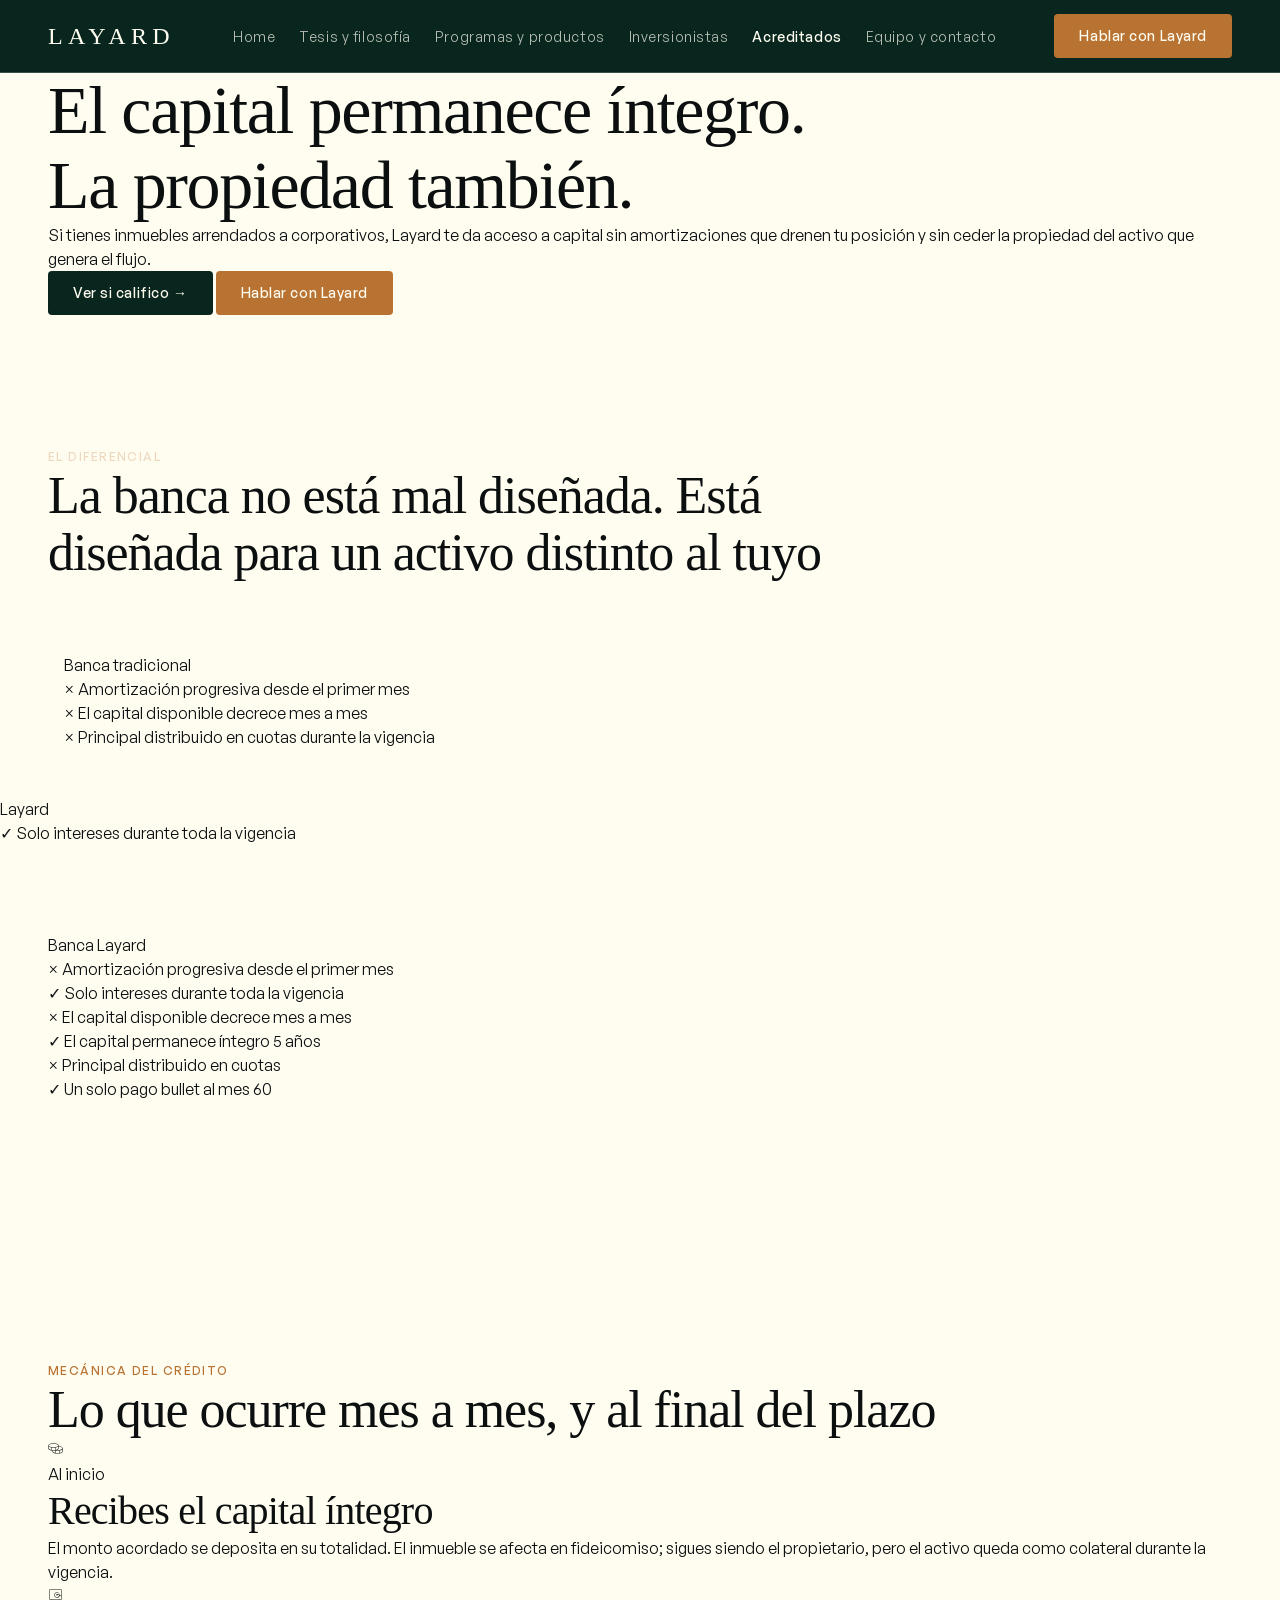
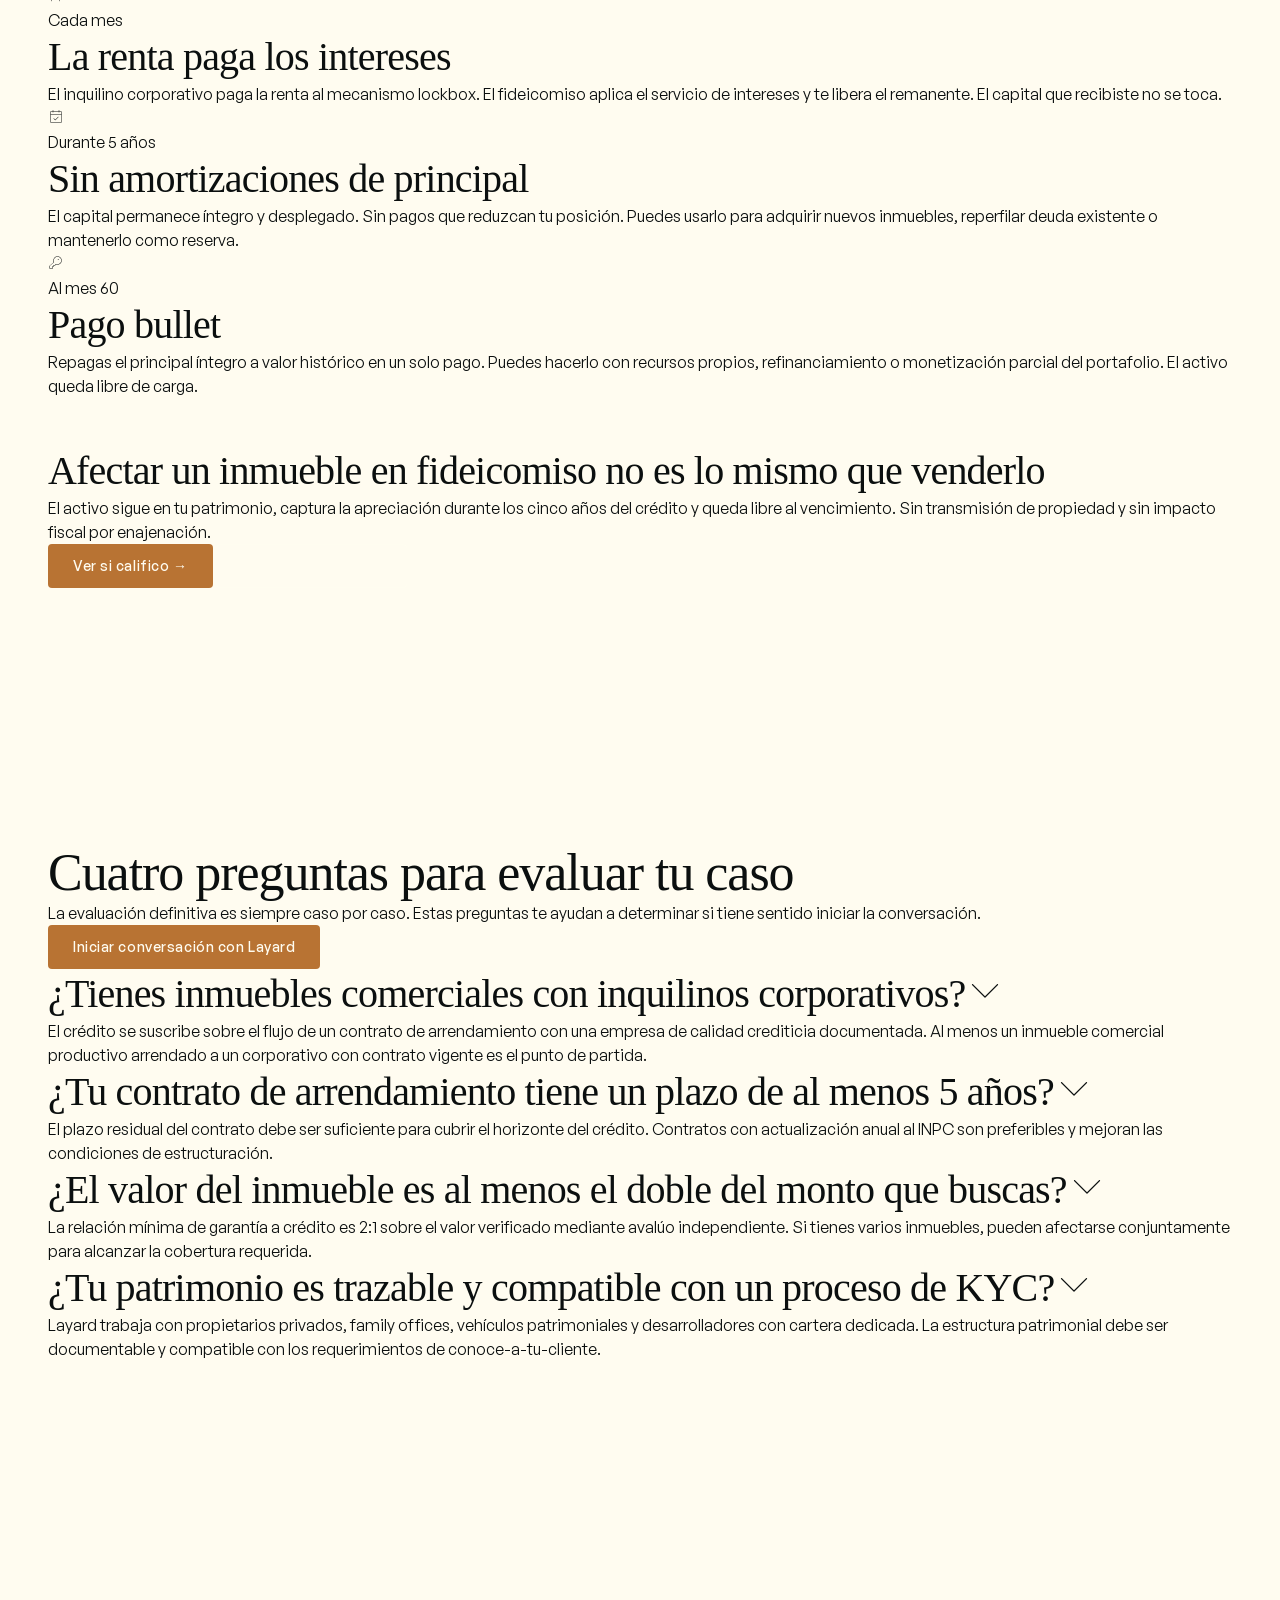
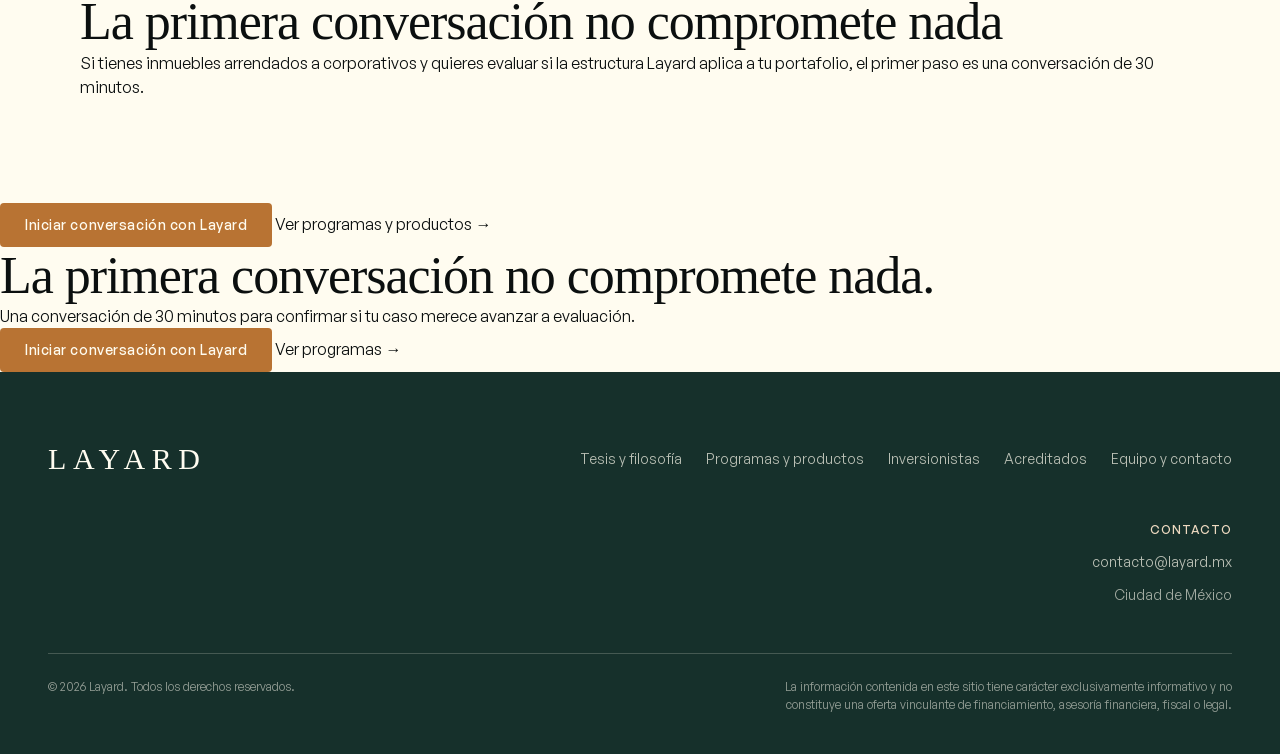
==== acreditados.html @ d3f542ac "Layard Beta v1.4" ====
<!DOCTYPE html>
<html lang="es-MX">
<head>
  <meta charset="UTF-8">
  <meta name="viewport" content="width=device-width, initial-scale=1.0">
  <title>Layard · Acreditados</title>

  <meta name="description" content="Acreditados — Layard origina crédito privado interest-only con garantía fiduciaria para propietarios de inmuebles con inquilinos corporativos. Capital íntegro, propiedad preservada.">
  <meta name="theme-color" content="#08261E">

  <meta property="og:type" content="website">
  <meta property="og:site_name" content="Layard">
  <meta property="og:title" content="Layard · Acreditados">
  <meta property="og:description" content="El capital permanece íntegro. La propiedad también. Crédito privado interest-only con garantía fiduciaria para propietarios de inmuebles con inquilinos corporativos.">
  <meta property="og:locale" content="es_MX">
  <meta property="og:image" content="assets/img/og-image.png">
  <meta property="og:image:width" content="1200">
  <meta property="og:image:height" content="630">
  <meta name="twitter:card" content="summary_large_image">
  <meta name="twitter:image" content="assets/img/og-image.png">

  <!-- Favicons -->
  <link rel="icon" type="image/png" href="assets/img/favicon-dark.png" media="(prefers-color-scheme: light)">
  <link rel="icon" type="image/png" href="assets/img/favicon-light.png" media="(prefers-color-scheme: dark)">
  <link rel="apple-touch-icon" href="assets/img/favicon-dark.png">

  <link rel="stylesheet" href="css/phosphor-thin.css">
  <link rel="stylesheet" href="css/layard.css">
  <link rel="stylesheet" href="css/acreditados.css">
</head>
<body>

  <!-- ========================================================
       COMPONENTE · Navegación principal
       ======================================================== -->
  <header class="navbar animate-in">
    <div class="container">
      <div class="navbar__inner">
        <a href="index.html" class="brand" title="Layard · inicio" aria-label="Layard · inicio">Layard</a>

        <nav class="navbar__links" aria-label="Navegación principal" style="text-align: center; justify-content: center; letter-spacing: 0px; gap: 24px">
          <a class="navbar__link" href="index.html" title="Inicio">Home</a>
          <a class="navbar__link" href="tesis-y-filosofia.html" title="Tesis y filosofía de Layard">Tesis y filosofía</a>
          <a class="navbar__link" href="programas-y-productos.html" title="Programas y productos de crédito">Programas y productos</a>
          <a class="navbar__link" href="inversionistas.html" title="Tesis de inversión para institucionales">Inversionistas</a>
          <a class="navbar__link" href="acreditados.html" title="Estructura para propietarios acreditados" aria-current="page">Acreditados</a>
          <a class="navbar__link" href="equipo-y-contacto.html" title="Equipo y contacto">Equipo y contacto</a>
        </nav>

        <a href="equipo-y-contacto.html#formulario" class="btn btn--accent navbar__cta" title="Hablar con Layard">Hablar con Layard</a>

        <button class="navbar__toggle" data-nav-toggle aria-label="Abrir menú" aria-expanded="false" aria-controls="nav-mobile">
          <i class="ph-thin ph-list" aria-hidden="true"></i>
        </button>
      </div>

      <nav class="navbar__mobile" id="nav-mobile" data-nav-mobile aria-label="Navegación principal (móvil)">
        <a href="index.html" title="Inicio">Home</a>
        <a href="tesis-y-filosofia.html" title="Tesis y filosofía de Layard">Tesis y filosofía</a>
        <a href="programas-y-productos.html" title="Programas y productos de crédito">Programas y productos</a>
        <a href="inversionistas.html" title="Tesis de inversión para institucionales">Inversionistas</a>
        <a href="acreditados.html" title="Estructura para propietarios acreditados" aria-current="page">Acreditados</a>
        <a href="equipo-y-contacto.html" title="Equipo y contacto">Equipo y contacto</a>
        <a href="equipo-y-contacto.html#formulario" class="btn btn--accent" title="Hablar con Layard">Hablar con Layard</a>
      </nav>
    </div>
  </header>

  <main>

    <!-- ====================================================
         SECCIÓN 01 · HERO — IMAGEN CON OVERLAY
         ==================================================== -->
    <section class="acr-hero" aria-labelledby="acr-hero-title" data-screen-label="Hero">
      <div class="acr-hero__bg animate-in" aria-hidden="true"></div>
      <div class="acr-hero__overlay animate-in" aria-hidden="true"></div>
      <div class="container">
        <div class="acr-hero__inner">
          <h1 id="acr-hero-title" class="acr-hero__title animate-in">El capital permanece íntegro. La propiedad también.</h1>
          <p class="acr-hero__lead animate-in">Si tienes inmuebles arrendados a corporativos, Layard te da acceso a capital sin amortizaciones que drenen tu posición y sin ceder la propiedad del activo que genera el flujo.</p>
          <div class="acr-hero__actions animate-in">
            <a href="#elegibilidad" class="btn btn--primary" title="Ver si califico">Ver si califico&nbsp;→</a>
            <a href="equipo-y-contacto.html?perfil=acreditado#formulario" class="btn btn--accent" title="Hablar con Layard">Hablar con Layard</a>
          </div>
        </div>
      </div>
    </section>

    <!-- ====================================================
         SECCIÓN 02 · EL DIFERENCIAL — COLUMNAS ENFRENTADAS
         ==================================================== -->
    <section id="estructura" class="section acr-diff" aria-labelledby="acr-diff-title" data-screen-label="El diferencial">
      <div class="container">
        <div class="acr-diff__head">
          <span class="eyebrow eyebrow--inverse scroll-animate scroll-animate--eyebrow">El diferencial</span>
          <h2 id="acr-diff-title" class="h2 scroll-animate scroll-animate--title" style="--sa-delay: 100ms">La banca no está mal diseñada. Está diseñada para un activo distinto al tuyo</h2>
        </div>
      </div>

      <div class="acr-diff__cols" style="padding: 24px 0px 40px">
        <div class="acr-diff__col acr-diff__col--bank scroll-animate" style="padding: 48px 48px 48px 64px">
          <span class="acr-diff__label">Banca tradicional</span>
          <ul class="acr-diff__list">
            <li class="acr-diff__item scroll-animate" style="--sa-delay: 0ms">
              <span class="acr-diff__icon" aria-hidden="true">×</span>
              <span>Amortización progresiva desde el primer mes</span>
            </li>
            <li class="acr-diff__item scroll-animate" style="--sa-delay: 80ms">
              <span class="acr-diff__icon" aria-hidden="true">×</span>
              <span>El capital disponible decrece mes a mes</span>
            </li>
            <li class="acr-diff__item scroll-animate" style="--sa-delay: 160ms">
              <span class="acr-diff__icon" aria-hidden="true">×</span>
              <span>Principal distribuido en cuotas durante la vigencia</span>
            </li>
          </ul>
        </div>

        <div class="acr-diff__col acr-diff__col--layard scroll-animate">
          <span class="acr-diff__label">Layard</span>
          <ul class="acr-diff__list">
            <li class="acr-diff__item scroll-animate" style="--sa-delay: 0ms">
              <span class="acr-diff__icon" aria-hidden="true">✓</span>
              <span>Solo intereses durante toda la vigencia</span>
            </li>
            <li class="acr-diff__item scroll-animate" style="--sa-delay: 80ms">
              <span class="acr-diff__icon" aria-hidden="true">✓</span>
              <span>El capital permanece íntegro 5 años</span>
            </li>
            <li class="acr-diff__item scroll-animate" style="--sa-delay: 160ms">
              <span class="acr-diff__icon" aria-hidden="true">✓</span>
              <span>Un solo pago bullet al mes 60, a valor histórico</span>
            </li>
          </ul>
        </div>
      </div>

      <div class="acr-diff__mobile" aria-hidden="true">
        <div class="container">
          <div class="acr-diff-rows">
            <div class="acr-diff-rows__head scroll-animate">
              <span class="acr-diff-rows__hcell acr-diff-rows__hcell--bank">Banca</span>
              <span class="acr-diff-rows__hcell acr-diff-rows__hcell--layard">Layard</span>
            </div>
            <div class="acr-diff-rows__row scroll-animate" style="--sa-delay: 0ms">
              <div class="acr-diff-rows__cell acr-diff-rows__cell--bank">
                <span class="acr-diff-rows__mark" aria-hidden="true">×</span>
                <span class="acr-diff-rows__text">Amortización progresiva desde el primer mes</span>
              </div>
              <div class="acr-diff-rows__cell acr-diff-rows__cell--layard">
                <span class="acr-diff-rows__mark" aria-hidden="true">✓</span>
                <span class="acr-diff-rows__text">Solo intereses durante toda la vigencia</span>
              </div>
            </div>
            <div class="acr-diff-rows__row scroll-animate" style="--sa-delay: 100ms">
              <div class="acr-diff-rows__cell acr-diff-rows__cell--bank">
                <span class="acr-diff-rows__mark" aria-hidden="true">×</span>
                <span class="acr-diff-rows__text">El capital disponible decrece mes a mes</span>
              </div>
              <div class="acr-diff-rows__cell acr-diff-rows__cell--layard">
                <span class="acr-diff-rows__mark" aria-hidden="true">✓</span>
                <span class="acr-diff-rows__text">El capital permanece íntegro 5 años</span>
              </div>
            </div>
            <div class="acr-diff-rows__row scroll-animate" style="--sa-delay: 200ms">
              <div class="acr-diff-rows__cell acr-diff-rows__cell--bank">
                <span class="acr-diff-rows__mark" aria-hidden="true">×</span>
                <span class="acr-diff-rows__text">Principal distribuido en cuotas</span>
              </div>
              <div class="acr-diff-rows__cell acr-diff-rows__cell--layard">
                <span class="acr-diff-rows__mark" aria-hidden="true">✓</span>
                <span class="acr-diff-rows__text">Un solo pago bullet al mes 60</span>
              </div>
            </div>
          </div>
        </div>
      </div>
    </section>

    <!-- ====================================================
         SECCIÓN 03 · CÓMO FUNCIONA — NÚMEROS GRANDES LATERALES
         ==================================================== -->
    <section class="section acr-mech" aria-labelledby="acr-mech-title" data-screen-label="Cómo funciona">
      <div class="container">
        <div class="acr-mech__head">
          <span class="eyebrow scroll-animate scroll-animate--eyebrow">Mecánica del crédito</span>
          <h2 id="acr-mech-title" class="h2 scroll-animate scroll-animate--title" style="--sa-delay: 100ms">Lo que ocurre mes a mes, y al final del plazo</h2>
        </div>

        <div class="acr-flow">
          <div class="acr-flow__block" data-flow>
            <i class="ph-thin ph-coins acr-flow__num" aria-hidden="true"></i>
            <div class="acr-flow__body">
              <span class="acr-flow__moment">Al inicio</span>
              <h3 class="acr-flow__title">Recibes el capital íntegro</h3>
              <p class="acr-flow__desc">El monto acordado se deposita en su totalidad. El inmueble se afecta en fideicomiso; sigues siendo el propietario, pero el activo queda como colateral durante la vigencia.</p>
            </div>
          </div>

          <div class="acr-flow__block" data-flow>
            <span class="acr-flow__sep" aria-hidden="true"></span>
            <i class="ph-thin ph-vault acr-flow__num" aria-hidden="true"></i>
            <div class="acr-flow__body">
              <span class="acr-flow__moment">Cada mes</span>
              <h3 class="acr-flow__title">La renta paga los intereses</h3>
              <p class="acr-flow__desc">El inquilino corporativo paga la renta al mecanismo lockbox. El fideicomiso aplica el servicio de intereses y te libera el remanente. El capital que recibiste no se toca.</p>
            </div>
          </div>

          <div class="acr-flow__block" data-flow>
            <span class="acr-flow__sep" aria-hidden="true"></span>
            <i class="ph-thin ph-calendar-check acr-flow__num" aria-hidden="true"></i>
            <div class="acr-flow__body">
              <span class="acr-flow__moment">Durante 5 años</span>
              <h3 class="acr-flow__title">Sin amortizaciones de principal</h3>
              <p class="acr-flow__desc">El capital permanece íntegro y desplegado. Sin pagos que reduzcan tu posición. Puedes usarlo para adquirir nuevos inmuebles, reperfilar deuda existente o mantenerlo como reserva.</p>
            </div>
          </div>

          <div class="acr-flow__block" data-flow>
            <span class="acr-flow__sep" aria-hidden="true"></span>
            <i class="ph-thin ph-key acr-flow__num" aria-hidden="true"></i>
            <div class="acr-flow__body">
              <span class="acr-flow__moment">Al mes 60</span>
              <h3 class="acr-flow__title">Pago bullet</h3>
              <p class="acr-flow__desc">Repagas el principal íntegro a valor histórico en un solo pago. Puedes hacerlo con recursos propios, refinanciamiento o monetización parcial del portafolio. El activo queda libre de carga.</p>
            </div>
          </div>
        </div>

        <div class="acr-preserve scroll-animate" style="margin: 48px 0px 0px; gap: 32px">
          <h3 class="acr-preserve__title">Afectar un inmueble en fideicomiso no es lo mismo que venderlo</h3>
          <p class="acr-preserve__desc">El activo sigue en tu patrimonio, captura la apreciación durante los cinco años del crédito y queda libre al vencimiento. Sin transmisión de propiedad y sin impacto fiscal por enajenación.</p>
          <div class="acr-preserve__actions">
            <a href="#elegibilidad" class="btn btn--accent" title="Ver si califico">Ver si califico&nbsp;→</a>
            <a href="equipo-y-contacto.html?perfil=acreditado#formulario" class="btn btn--ghost-inverse" title="Iniciar conversación">Iniciar conversación</a>
          </div>
        </div>
      </div>
    </section>

    <!-- ====================================================
         SECCIÓN 04 · ELEGIBILIDAD — FAQ PREGUNTA / RESPUESTA
         ==================================================== -->
    <section id="elegibilidad" class="section acr-elig" aria-labelledby="acr-elig-title" data-screen-label="Elegibilidad">
      <div class="container">
        <div class="acr-elig__grid">
          <aside class="acr-elig__side scroll-animate">
            <h2 id="acr-elig-title" class="h2">Cuatro preguntas para evaluar tu caso</h2>
            <p>La evaluación definitiva es siempre caso por caso. Estas preguntas te ayudan a determinar si tiene sentido iniciar la conversación.</p>
            <a href="equipo-y-contacto.html?perfil=acreditado#formulario" class="btn btn--accent" title="Iniciar conversación con Layard">Iniciar conversación con Layard</a>
          </aside>

          <div class="acr-faqs">
            <div class="acr-faq">
              <h3 class="acr-faq__q scroll-animate" style="--sa-delay: 0ms"><span class="acr-faq__qtext">¿Tienes inmuebles comerciales con inquilinos corporativos?</span><i class="ph-thin ph-caret-down acr-faq__chevron" aria-hidden="true"></i></h3>
              <p class="acr-faq__a scroll-animate" style="--sa-delay: 0ms">El crédito se suscribe sobre el flujo de un contrato de arrendamiento con una empresa de calidad crediticia documentada. Al menos un inmueble comercial productivo arrendado a un corporativo con contrato vigente es el punto de partida.</p>
            </div>
            <div class="acr-faq">
              <h3 class="acr-faq__q scroll-animate" style="--sa-delay: 100ms"><span class="acr-faq__qtext">¿Tu contrato de arrendamiento tiene un plazo de al menos 5 años?</span><i class="ph-thin ph-caret-down acr-faq__chevron" aria-hidden="true"></i></h3>
              <p class="acr-faq__a scroll-animate" style="--sa-delay: 100ms">El plazo residual del contrato debe ser suficiente para cubrir el horizonte del crédito. Contratos con actualización anual al INPC son preferibles y mejoran las condiciones de estructuración.</p>
            </div>
            <div class="acr-faq">
              <h3 class="acr-faq__q scroll-animate" style="--sa-delay: 200ms"><span class="acr-faq__qtext">¿El valor del inmueble es al menos el doble del monto que buscas?</span><i class="ph-thin ph-caret-down acr-faq__chevron" aria-hidden="true"></i></h3>
              <p class="acr-faq__a scroll-animate" style="--sa-delay: 200ms">La relación mínima de garantía a crédito es 2:1 sobre el valor verificado mediante avalúo independiente. Si tienes varios inmuebles, pueden afectarse conjuntamente para alcanzar la cobertura requerida.</p>
            </div>
            <div class="acr-faq">
              <h3 class="acr-faq__q scroll-animate" style="--sa-delay: 300ms"><span class="acr-faq__qtext">¿Tu patrimonio es trazable y compatible con un proceso de KYC?</span><i class="ph-thin ph-caret-down acr-faq__chevron" aria-hidden="true"></i></h3>
              <p class="acr-faq__a scroll-animate" style="--sa-delay: 300ms">Layard trabaja con propietarios privados, family offices, vehículos patrimoniales y desarrolladores con cartera dedicada. La estructura patrimonial debe ser documentable y compatible con los requerimientos de conoce-a-tu-cliente.</p>
            </div>
          </div>
        </div>
      </div>
    </section>

    <!-- ====================================================
         SECCIÓN 05 · CTA FINAL
         ==================================================== -->
    <section class="acr-cta" aria-labelledby="acr-cta-title" data-screen-label="CTA final">
      <div class="acr-cta__left scroll-animate" style="padding: 104px 64px 104px max(80px, calc((100vw - var(--container-max)) / 2 + var(--space-12)))">
        <h2 id="acr-cta-title" class="acr-cta__title">La primera conversación no compromete nada</h2>
        <p class="acr-cta__p">Si tienes inmuebles arrendados a corporativos y quieres evaluar si la estructura Layard aplica a tu portafolio, el primer paso es una conversación de 30 minutos.</p>
      </div>
      <div class="acr-cta__right scroll-animate" style="gap: 32px; align-items: center">
        <a href="equipo-y-contacto.html?perfil=acreditado#formulario" class="btn btn--accent acr-cta__btn" title="Iniciar conversación con Layard">Iniciar conversación con Layard</a>
        <a href="programas-y-productos.html" class="acr-cta__link" title="Programas y productos">Ver programas y productos&nbsp;→</a>
      </div>

      <div class="acr-cta__mobile scroll-animate" aria-hidden="true">
        <h2 class="acr-cta-m__title">La primera conversación no compromete nada.</h2>
        <span class="acr-cta-m__rule" aria-hidden="true"></span>
        <p class="acr-cta-m__p">Una conversación de 30 minutos para confirmar si tu caso merece avanzar a evaluación.</p>
        <a href="equipo-y-contacto.html?perfil=acreditado#formulario" class="btn btn--accent acr-cta-m__btn" title="Iniciar conversación con Layard">Iniciar conversación con Layard</a>
        <a href="programas-y-productos.html" class="acr-cta-m__link" title="Programas y productos">Ver programas&nbsp;→</a>
      </div>
    </section>

  </main>

  <!-- ========================================================
       COMPONENTE · Footer
       ======================================================== -->
  <footer class="footer">
    <div class="container">
      <div class="footer__top">
        <div class="footer__brand-col">
          <div class="footer__brand" style="margin: 0px">Layard</div>
        </div>
        <nav class="footer__nav" aria-label="Navegación secundaria">
          <a href="tesis-y-filosofia.html" title="Tesis y filosofía">Tesis y filosofía</a>
          <a href="programas-y-productos.html" title="Programas y productos">Programas y productos</a>
          <a href="inversionistas.html" title="Inversionistas">Inversionistas</a>
          <a href="acreditados.html" title="Acreditados">Acreditados</a>
          <a href="equipo-y-contacto.html" title="Equipo y contacto">Equipo y contacto</a>
        </nav>
        <div class="footer__contact">
          <span class="footer__contact-label">Contacto</span>
          <a href="mailto:contacto@layard.mx" title="Escribir a Layard">contacto@layard.mx</a>
          <span class="footer__contact-city">Ciudad de México</span>
        </div>
      </div>

      <div class="footer__bottom">
        <span class="footer__copy">© 2026 Layard. Todos los derechos reservados.</span>
        <p class="footer__legal">La información contenida en este sitio tiene carácter exclusivamente informativo y no constituye una oferta vinculante de financiamiento, asesoría financiera, fiscal o legal.</p>
      </div>
    </div>
  </footer>

  <script src="js/main.js"></script>

  <!-- Script específico de la página -->
  <script>
    (function () {
      'use strict';
      var reduced = window.matchMedia('(prefers-reduced-motion: reduce)').matches;

      /* ----- Bloques de mecánica: revelado individual -----
         IntersectionObserver propio con threshold 0.4. Cada bloque
         se anima de forma individual al entrar al viewport. */
      var blocks = Array.prototype.slice.call(document.querySelectorAll('[data-flow]'));

      function showBlock(block) {
        block.classList.add('is-shown');
      }

      if (blocks.length) {
        if (reduced || !('IntersectionObserver' in window)) {
          blocks.forEach(showBlock);
        } else {
          var flowObs = new IntersectionObserver(function (entries) {
            entries.forEach(function (e) {
              if (e.isIntersecting) { showBlock(e.target); flowObs.unobserve(e.target); }
            });
          }, { threshold: 0.4 });
          blocks.forEach(function (b) { flowObs.observe(b); });

          /* Red de seguridad: revela cualquier bloque ya en pantalla. */
          window.setTimeout(function () {
            blocks.forEach(function (b) {
              if (!b.classList.contains('is-shown')) {
                var r = b.getBoundingClientRect();
                var h = window.innerHeight || document.documentElement.clientHeight;
                if (r.top < h && r.bottom > 0) { showBlock(b); }
              }
            });
          }, 2500);
        }
      }

      /* ----- FAQ desplegable (acordeón) — solo tablet y mobile -----
         En desktop todas las respuestas se muestran siempre. En
         pantallas < 1024px las preguntas son clicables: revelan su
         respuesta. La primera arranca abierta. */
      var faqs = Array.prototype.slice.call(document.querySelectorAll('.acr-faq'));
      var faqMq = window.matchMedia('(max-width: 1023px)');

      faqs.forEach(function (faq, i) {
        var q = faq.querySelector('.acr-faq__q');
        if (!q) { return; }
        if (i === 0) { faq.classList.add('is-open'); }
        q.setAttribute('role', 'button');
        q.setAttribute('tabindex', '0');
        q.setAttribute('aria-expanded', i === 0 ? 'true' : 'false');

        function toggle() {
          if (!faqMq.matches) { return; }
          var open = faq.classList.toggle('is-open');
          q.setAttribute('aria-expanded', String(open));
        }
        q.addEventListener('click', toggle);
        q.addEventListener('keydown', function (e) {
          if ((e.key === 'Enter' || e.key === ' ') && faqMq.matches) {
            e.preventDefault();
            toggle();
          }
        });
      });
    })();
  </script>

</body>
</html>
---- css/phosphor-thin.css ----
/* ============================================================
   LAYARD — Phosphor Icons (Thin) · alojado localmente
   Fuente y glifos de Phosphor v2.1.1, servidos desde el proyecto
   para funcionar offline en GitHub Pages (sin dependencia de CDN).
   ============================================================ */
@font-face {
  font-family: "Phosphor-Thin";
  src: url("../assets/fonts/Phosphor-Thin.woff2") format("woff2");
  font-weight: normal;
  font-style: normal;
  font-display: block;
}

.ph-thin {
  /* use !important to prevent issues with browser extensions that change fonts */
  font-family: "Phosphor-Thin" !important;
  speak: never;
  font-style: normal;
  font-weight: normal;
  font-variant: normal;
  text-transform: none;
  line-height: 1;

  /* Enable Ligatures ================ */
  letter-spacing: 0;
  -webkit-font-feature-settings: "liga";
  -moz-font-feature-settings: "liga=1";
  -moz-font-feature-settings: "liga";
  -ms-font-feature-settings: "liga" 1;
  font-feature-settings: "liga";
  -webkit-font-variant-ligatures: discretionary-ligatures;
  font-variant-ligatures: discretionary-ligatures;

  /* Better Font Rendering =========== */
  -webkit-font-smoothing: antialiased;
  -moz-osx-font-smoothing: grayscale;
}

.ph-thin.ph-acorn:before {
  content: "\eb9a";
}
.ph-thin.ph-address-book:before {
  content: "\e6f8";
}
.ph-thin.ph-address-book-tabs:before {
  content: "\ee4e";
}
.ph-thin.ph-air-traffic-control:before {
  content: "\ecd8";
}
.ph-thin.ph-airplane:before {
  content: "\e002";
}
.ph-thin.ph-airplane-in-flight:before {
  content: "\e4fe";
}
.ph-thin.ph-airplane-landing:before {
  content: "\e502";
}
.ph-thin.ph-airplane-takeoff:before {
  content: "\e504";
}
.ph-thin.ph-airplane-taxiing:before {
  content: "\e500";
}
.ph-thin.ph-airplane-tilt:before {
  content: "\e5d6";
}
.ph-thin.ph-airplay:before {
  content: "\e004";
}
.ph-thin.ph-alarm:before {
  content: "\e006";
}
.ph-thin.ph-alien:before {
  content: "\e8a6";
}
.ph-thin.ph-align-bottom:before {
  content: "\e506";
}
.ph-thin.ph-align-bottom-simple:before {
  content: "\eb0c";
}
.ph-thin.ph-align-center-horizontal:before {
  content: "\e50a";
}
.ph-thin.ph-align-center-horizontal-simple:before {
  content: "\eb0e";
}
.ph-thin.ph-align-center-vertical:before {
  content: "\e50c";
}
.ph-thin.ph-align-center-vertical-simple:before {
  content: "\eb10";
}
.ph-thin.ph-align-left:before {
  content: "\e50e";
}
.ph-thin.ph-align-left-simple:before {
  content: "\eaee";
}
.ph-thin.ph-align-right:before {
  content: "\e510";
}
.ph-thin.ph-align-right-simple:before {
  content: "\eb12";
}
.ph-thin.ph-align-top:before {
  content: "\e512";
}
.ph-thin.ph-align-top-simple:before {
  content: "\eb14";
}
.ph-thin.ph-amazon-logo:before {
  content: "\e96c";
}
.ph-thin.ph-ambulance:before {
  content: "\e572";
}
.ph-thin.ph-anchor:before {
  content: "\e514";
}
.ph-thin.ph-anchor-simple:before {
  content: "\e5d8";
}
.ph-thin.ph-android-logo:before {
  content: "\e008";
}
.ph-thin.ph-angle:before {
  content: "\e7bc";
}
.ph-thin.ph-angular-logo:before {
  content: "\eb80";
}
.ph-thin.ph-aperture:before {
  content: "\e00a";
}
.ph-thin.ph-app-store-logo:before {
  content: "\e974";
}
.ph-thin.ph-app-window:before {
  content: "\e5da";
}
.ph-thin.ph-apple-logo:before {
  content: "\e516";
}
.ph-thin.ph-apple-podcasts-logo:before {
  content: "\eb96";
}
.ph-thin.ph-approximate-equals:before {
  content: "\edaa";
}
.ph-thin.ph-archive:before {
  content: "\e00c";
}
.ph-thin.ph-armchair:before {
  content: "\e012";
}
.ph-thin.ph-arrow-arc-left:before {
  content: "\e014";
}
.ph-thin.ph-arrow-arc-right:before {
  content: "\e016";
}
.ph-thin.ph-arrow-bend-double-up-left:before {
  content: "\e03a";
}
.ph-thin.ph-arrow-bend-double-up-right:before {
  content: "\e03c";
}
.ph-thin.ph-arrow-bend-down-left:before {
  content: "\e018";
}
.ph-thin.ph-arrow-bend-down-right:before {
  content: "\e01a";
}
.ph-thin.ph-arrow-bend-left-down:before {
  content: "\e01c";
}
.ph-thin.ph-arrow-bend-left-up:before {
  content: "\e01e";
}
.ph-thin.ph-arrow-bend-right-down:before {
  content: "\e020";
}
.ph-thin.ph-arrow-bend-right-up:before {
  content: "\e022";
}
.ph-thin.ph-arrow-bend-up-left:before {
  content: "\e024";
}
.ph-thin.ph-arrow-bend-up-right:before {
  content: "\e026";
}
.ph-thin.ph-arrow-circle-down:before {
  content: "\e028";
}
.ph-thin.ph-arrow-circle-down-left:before {
  content: "\e02a";
}
.ph-thin.ph-arrow-circle-down-right:before {
  content: "\e02c";
}
.ph-thin.ph-arrow-circle-left:before {
  content: "\e05a";
}
.ph-thin.ph-arrow-circle-right:before {
  content: "\e02e";
}
.ph-thin.ph-arrow-circle-up:before {
  content: "\e030";
}
.ph-thin.ph-arrow-circle-up-left:before {
  content: "\e032";
}
.ph-thin.ph-arrow-circle-up-right:before {
  content: "\e034";
}
.ph-thin.ph-arrow-clockwise:before {
  content: "\e036";
}
.ph-thin.ph-arrow-counter-clockwise:before {
  content: "\e038";
}
.ph-thin.ph-arrow-down:before {
  content: "\e03e";
}
.ph-thin.ph-arrow-down-left:before {
  content: "\e040";
}
.ph-thin.ph-arrow-down-right:before {
  content: "\e042";
}
.ph-thin.ph-arrow-elbow-down-left:before {
  content: "\e044";
}
.ph-thin.ph-arrow-elbow-down-right:before {
  content: "\e046";
}
.ph-thin.ph-arrow-elbow-left:before {
  content: "\e048";
}
.ph-thin.ph-arrow-elbow-left-down:before {
  content: "\e04a";
}
.ph-thin.ph-arrow-elbow-left-up:before {
  content: "\e04c";
}
.ph-thin.ph-arrow-elbow-right:before {
  content: "\e04e";
}
.ph-thin.ph-arrow-elbow-right-down:before {
  content: "\e050";
}
.ph-thin.ph-arrow-elbow-right-up:before {
  content: "\e052";
}
.ph-thin.ph-arrow-elbow-up-left:before {
  content: "\e054";
}
.ph-thin.ph-arrow-elbow-up-right:before {
  content: "\e056";
}
.ph-thin.ph-arrow-fat-down:before {
  content: "\e518";
}
.ph-thin.ph-arrow-fat-left:before {
  content: "\e51a";
}
.ph-thin.ph-arrow-fat-line-down:before {
  content: "\e51c";
}
.ph-thin.ph-arrow-fat-line-left:before {
  content: "\e51e";
}
.ph-thin.ph-arrow-fat-line-right:before {
  content: "\e520";
}
.ph-thin.ph-arrow-fat-line-up:before {
  content: "\e522";
}
.ph-thin.ph-arrow-fat-lines-down:before {
  content: "\e524";
}
.ph-thin.ph-arrow-fat-lines-left:before {
  content: "\e526";
}
.ph-thin.ph-arrow-fat-lines-right:before {
  content: "\e528";
}
.ph-thin.ph-arrow-fat-lines-up:before {
  content: "\e52a";
}
.ph-thin.ph-arrow-fat-right:before {
  content: "\e52c";
}
.ph-thin.ph-arrow-fat-up:before {
  content: "\e52e";
}
.ph-thin.ph-arrow-left:before {
  content: "\e058";
}
.ph-thin.ph-arrow-line-down:before {
  content: "\e05c";
}
.ph-thin.ph-arrow-line-down-left:before {
  content: "\e05e";
}
.ph-thin.ph-arrow-line-down-right:before {
  content: "\e060";
}
.ph-thin.ph-arrow-line-left:before {
  content: "\e062";
}
.ph-thin.ph-arrow-line-right:before {
  content: "\e064";
}
.ph-thin.ph-arrow-line-up:before {
  content: "\e066";
}
.ph-thin.ph-arrow-line-up-left:before {
  content: "\e068";
}
.ph-thin.ph-arrow-line-up-right:before {
  content: "\e06a";
}
.ph-thin.ph-arrow-right:before {
  content: "\e06c";
}
.ph-thin.ph-arrow-square-down:before {
  content: "\e06e";
}
.ph-thin.ph-arrow-square-down-left:before {
  content: "\e070";
}
.ph-thin.ph-arrow-square-down-right:before {
  content: "\e072";
}
.ph-thin.ph-arrow-square-in:before {
  content: "\e5dc";
}
.ph-thin.ph-arrow-square-left:before {
  content: "\e074";
}
.ph-thin.ph-arrow-square-out:before {
  content: "\e5de";
}
.ph-thin.ph-arrow-square-right:before {
  content: "\e076";
}
.ph-thin.ph-arrow-square-up:before {
  content: "\e078";
}
.ph-thin.ph-arrow-square-up-left:before {
  content: "\e07a";
}
.ph-thin.ph-arrow-square-up-right:before {
  content: "\e07c";
}
.ph-thin.ph-arrow-u-down-left:before {
  content: "\e07e";
}
.ph-thin.ph-arrow-u-down-right:before {
  content: "\e080";
}
.ph-thin.ph-arrow-u-left-down:before {
  content: "\e082";
}
.ph-thin.ph-arrow-u-left-up:before {
  content: "\e084";
}
.ph-thin.ph-arrow-u-right-down:before {
  content: "\e086";
}
.ph-thin.ph-arrow-u-right-up:before {
  content: "\e088";
}
.ph-thin.ph-arrow-u-up-left:before {
  content: "\e08a";
}
.ph-thin.ph-arrow-u-up-right:before {
  content: "\e08c";
}
.ph-thin.ph-arrow-up:before {
  content: "\e08e";
}
.ph-thin.ph-arrow-up-left:before {
  content: "\e090";
}
.ph-thin.ph-arrow-up-right:before {
  content: "\e092";
}
.ph-thin.ph-arrows-clockwise:before {
  content: "\e094";
}
.ph-thin.ph-arrows-counter-clockwise:before {
  content: "\e096";
}
.ph-thin.ph-arrows-down-up:before {
  content: "\e098";
}
.ph-thin.ph-arrows-horizontal:before {
  content: "\eb06";
}
.ph-thin.ph-arrows-in:before {
  content: "\e09a";
}
.ph-thin.ph-arrows-in-cardinal:before {
  content: "\e09c";
}
.ph-thin.ph-arrows-in-line-horizontal:before {
  content: "\e530";
}
.ph-thin.ph-arrows-in-line-vertical:before {
  content: "\e532";
}
.ph-thin.ph-arrows-in-simple:before {
  content: "\e09e";
}
.ph-thin.ph-arrows-left-right:before {
  content: "\e0a0";
}
.ph-thin.ph-arrows-merge:before {
  content: "\ed3e";
}
.ph-thin.ph-arrows-out:before {
  content: "\e0a2";
}
.ph-thin.ph-arrows-out-cardinal:before {
  content: "\e0a4";
}
.ph-thin.ph-arrows-out-line-horizontal:before {
  content: "\e534";
}
.ph-thin.ph-arrows-out-line-vertical:before {
  content: "\e536";
}
.ph-thin.ph-arrows-out-simple:before {
  content: "\e0a6";
}
.ph-thin.ph-arrows-split:before {
  content: "\ed3c";
}
.ph-thin.ph-arrows-vertical:before {
  content: "\eb04";
}
.ph-thin.ph-article:before {
  content: "\e0a8";
}
.ph-thin.ph-article-medium:before {
  content: "\e5e0";
}
.ph-thin.ph-article-ny-times:before {
  content: "\e5e2";
}
.ph-thin.ph-asclepius:before {
  content: "\ee34";
}
.ph-thin.ph-caduceus:before {
  content: "\ee34";
}
.ph-thin.ph-asterisk:before {
  content: "\e0aa";
}
.ph-thin.ph-asterisk-simple:before {
  content: "\e832";
}
.ph-thin.ph-at:before {
  content: "\e0ac";
}
.ph-thin.ph-atom:before {
  content: "\e5e4";
}
.ph-thin.ph-avocado:before {
  content: "\ee04";
}
.ph-thin.ph-axe:before {
  content: "\e9fc";
}
.ph-thin.ph-baby:before {
  content: "\e774";
}
.ph-thin.ph-baby-carriage:before {
  content: "\e818";
}
.ph-thin.ph-backpack:before {
  content: "\e922";
}
.ph-thin.ph-backspace:before {
  content: "\e0ae";
}
.ph-thin.ph-bag:before {
  content: "\e0b0";
}
.ph-thin.ph-bag-simple:before {
  content: "\e5e6";
}
.ph-thin.ph-balloon:before {
  content: "\e76c";
}
.ph-thin.ph-bandaids:before {
  content: "\e0b2";
}
.ph-thin.ph-bank:before {
  content: "\e0b4";
}
.ph-thin.ph-barbell:before {
  content: "\e0b6";
}
.ph-thin.ph-barcode:before {
  content: "\e0b8";
}
.ph-thin.ph-barn:before {
  content: "\ec72";
}
.ph-thin.ph-barricade:before {
  content: "\e948";
}
.ph-thin.ph-baseball:before {
  content: "\e71a";
}
.ph-thin.ph-baseball-cap:before {
  content: "\ea28";
}
.ph-thin.ph-baseball-helmet:before {
  content: "\ee4a";
}
.ph-thin.ph-basket:before {
  content: "\e964";
}
.ph-thin.ph-basketball:before {
  content: "\e724";
}
.ph-thin.ph-bathtub:before {
  content: "\e81e";
}
.ph-thin.ph-battery-charging:before {
  content: "\e0ba";
}
.ph-thin.ph-battery-charging-vertical:before {
  content: "\e0bc";
}
.ph-thin.ph-battery-empty:before {
  content: "\e0be";
}
.ph-thin.ph-battery-full:before {
  content: "\e0c0";
}
.ph-thin.ph-battery-high:before {
  content: "\e0c2";
}
.ph-thin.ph-battery-low:before {
  content: "\e0c4";
}
.ph-thin.ph-battery-medium:before {
  content: "\e0c6";
}
.ph-thin.ph-battery-plus:before {
  content: "\e808";
}
.ph-thin.ph-battery-plus-vertical:before {
  content: "\ec50";
}
.ph-thin.ph-battery-vertical-empty:before {
  content: "\e7c6";
}
.ph-thin.ph-battery-vertical-full:before {
  content: "\e7c4";
}
.ph-thin.ph-battery-vertical-high:before {
  content: "\e7c2";
}
.ph-thin.ph-battery-vertical-low:before {
  content: "\e7be";
}
.ph-thin.ph-battery-vertical-medium:before {
  content: "\e7c0";
}
.ph-thin.ph-battery-warning:before {
  content: "\e0c8";
}
.ph-thin.ph-battery-warning-vertical:before {
  content: "\e0ca";
}
.ph-thin.ph-beach-ball:before {
  content: "\ed24";
}
.ph-thin.ph-beanie:before {
  content: "\ea2a";
}
.ph-thin.ph-bed:before {
  content: "\e0cc";
}
.ph-thin.ph-beer-bottle:before {
  content: "\e7b0";
}
.ph-thin.ph-beer-stein:before {
  content: "\eb62";
}
.ph-thin.ph-behance-logo:before {
  content: "\e7f4";
}
.ph-thin.ph-bell:before {
  content: "\e0ce";
}
.ph-thin.ph-bell-ringing:before {
  content: "\e5e8";
}
.ph-thin.ph-bell-simple:before {
  content: "\e0d0";
}
.ph-thin.ph-bell-simple-ringing:before {
  content: "\e5ea";
}
.ph-thin.ph-bell-simple-slash:before {
  content: "\e0d2";
}
.ph-thin.ph-bell-simple-z:before {
  content: "\e5ec";
}
.ph-thin.ph-bell-slash:before {
  content: "\e0d4";
}
.ph-thin.ph-bell-z:before {
  content: "\e5ee";
}
.ph-thin.ph-belt:before {
  content: "\ea2c";
}
.ph-thin.ph-bezier-curve:before {
  content: "\eb00";
}
.ph-thin.ph-bicycle:before {
  content: "\e0d6";
}
.ph-thin.ph-binary:before {
  content: "\ee60";
}
.ph-thin.ph-binoculars:before {
  content: "\ea64";
}
.ph-thin.ph-biohazard:before {
  content: "\e9e0";
}
.ph-thin.ph-bird:before {
  content: "\e72c";
}
.ph-thin.ph-blueprint:before {
  content: "\eda0";
}
.ph-thin.ph-bluetooth:before {
  content: "\e0da";
}
.ph-thin.ph-bluetooth-connected:before {
  content: "\e0dc";
}
.ph-thin.ph-bluetooth-slash:before {
  content: "\e0de";
}
.ph-thin.ph-bluetooth-x:before {
  content: "\e0e0";
}
.ph-thin.ph-boat:before {
  content: "\e786";
}
.ph-thin.ph-bomb:before {
  content: "\ee0a";
}
.ph-thin.ph-bone:before {
  content: "\e7f2";
}
.ph-thin.ph-book:before {
  content: "\e0e2";
}
.ph-thin.ph-book-bookmark:before {
  content: "\e0e4";
}
.ph-thin.ph-book-open:before {
  content: "\e0e6";
}
.ph-thin.ph-book-open-text:before {
  content: "\e8f2";
}
.ph-thin.ph-book-open-user:before {
  content: "\ede0";
}
.ph-thin.ph-bookmark:before {
  content: "\e0e8";
}
.ph-thin.ph-bookmark-simple:before {
  content: "\e0ea";
}
.ph-thin.ph-bookmarks:before {
  content: "\e0ec";
}
.ph-thin.ph-bookmarks-simple:before {
  content: "\e5f0";
}
.ph-thin.ph-books:before {
  content: "\e758";
}
.ph-thin.ph-boot:before {
  content: "\ecca";
}
.ph-thin.ph-boules:before {
  content: "\e722";
}
.ph-thin.ph-bounding-box:before {
  content: "\e6ce";
}
.ph-thin.ph-bowl-food:before {
  content: "\eaa4";
}
.ph-thin.ph-bowl-steam:before {
  content: "\e8e4";
}
.ph-thin.ph-bowling-ball:before {
  content: "\ea34";
}
.ph-thin.ph-box-arrow-down:before {
  content: "\e00e";
}
.ph-thin.ph-archive-box:before {
  content: "\e00e";
}
.ph-thin.ph-box-arrow-up:before {
  content: "\ee54";
}
.ph-thin.ph-boxing-glove:before {
  content: "\ea36";
}
.ph-thin.ph-brackets-angle:before {
  content: "\e862";
}
.ph-thin.ph-brackets-curly:before {
  content: "\e860";
}
.ph-thin.ph-brackets-round:before {
  content: "\e864";
}
.ph-thin.ph-brackets-square:before {
  content: "\e85e";
}
.ph-thin.ph-brain:before {
  content: "\e74e";
}
.ph-thin.ph-brandy:before {
  content: "\e6b4";
}
.ph-thin.ph-bread:before {
  content: "\e81c";
}
.ph-thin.ph-bridge:before {
  content: "\ea68";
}
.ph-thin.ph-briefcase:before {
  content: "\e0ee";
}
.ph-thin.ph-briefcase-metal:before {
  content: "\e5f2";
}
.ph-thin.ph-broadcast:before {
  content: "\e0f2";
}
.ph-thin.ph-broom:before {
  content: "\ec54";
}
.ph-thin.ph-browser:before {
  content: "\e0f4";
}
.ph-thin.ph-browsers:before {
  content: "\e0f6";
}
.ph-thin.ph-bug:before {
  content: "\e5f4";
}
.ph-thin.ph-bug-beetle:before {
  content: "\e5f6";
}
.ph-thin.ph-bug-droid:before {
  content: "\e5f8";
}
.ph-thin.ph-building:before {
  content: "\e100";
}
.ph-thin.ph-building-apartment:before {
  content: "\e0fe";
}
.ph-thin.ph-building-office:before {
  content: "\e0ff";
}
.ph-thin.ph-buildings:before {
  content: "\e102";
}
.ph-thin.ph-bulldozer:before {
  content: "\ec6c";
}
.ph-thin.ph-bus:before {
  content: "\e106";
}
.ph-thin.ph-butterfly:before {
  content: "\ea6e";
}
.ph-thin.ph-cable-car:before {
  content: "\e49c";
}
.ph-thin.ph-cactus:before {
  content: "\e918";
}
.ph-thin.ph-cake:before {
  content: "\e780";
}
.ph-thin.ph-calculator:before {
  content: "\e538";
}
.ph-thin.ph-calendar:before {
  content: "\e108";
}
.ph-thin.ph-calendar-blank:before {
  content: "\e10a";
}
.ph-thin.ph-calendar-check:before {
  content: "\e712";
}
.ph-thin.ph-calendar-dot:before {
  content: "\e7b2";
}
.ph-thin.ph-calendar-dots:before {
  content: "\e7b4";
}
.ph-thin.ph-calendar-heart:before {
  content: "\e8b0";
}
.ph-thin.ph-calendar-minus:before {
  content: "\ea14";
}
.ph-thin.ph-calendar-plus:before {
  content: "\e714";
}
.ph-thin.ph-calendar-slash:before {
  content: "\ea12";
}
.ph-thin.ph-calendar-star:before {
  content: "\e8b2";
}
.ph-thin.ph-calendar-x:before {
  content: "\e10c";
}
.ph-thin.ph-call-bell:before {
  content: "\e7de";
}
.ph-thin.ph-camera:before {
  content: "\e10e";
}
.ph-thin.ph-camera-plus:before {
  content: "\ec58";
}
.ph-thin.ph-camera-rotate:before {
  content: "\e7a4";
}
.ph-thin.ph-camera-slash:before {
  content: "\e110";
}
.ph-thin.ph-campfire:before {
  content: "\e9d8";
}
.ph-thin.ph-car:before {
  content: "\e112";
}
.ph-thin.ph-car-battery:before {
  content: "\ee30";
}
.ph-thin.ph-car-profile:before {
  content: "\e8cc";
}
.ph-thin.ph-car-simple:before {
  content: "\e114";
}
.ph-thin.ph-cardholder:before {
  content: "\e5fa";
}
.ph-thin.ph-cards:before {
  content: "\e0f8";
}
.ph-thin.ph-cards-three:before {
  content: "\ee50";
}
.ph-thin.ph-caret-circle-double-down:before {
  content: "\e116";
}
.ph-thin.ph-caret-circle-double-left:before {
  content: "\e118";
}
.ph-thin.ph-caret-circle-double-right:before {
  content: "\e11a";
}
.ph-thin.ph-caret-circle-double-up:before {
  content: "\e11c";
}
.ph-thin.ph-caret-circle-down:before {
  content: "\e11e";
}
.ph-thin.ph-caret-circle-left:before {
  content: "\e120";
}
.ph-thin.ph-caret-circle-right:before {
  content: "\e122";
}
.ph-thin.ph-caret-circle-up:before {
  content: "\e124";
}
.ph-thin.ph-caret-circle-up-down:before {
  content: "\e13e";
}
.ph-thin.ph-caret-double-down:before {
  content: "\e126";
}
.ph-thin.ph-caret-double-left:before {
  content: "\e128";
}
.ph-thin.ph-caret-double-right:before {
  content: "\e12a";
}
.ph-thin.ph-caret-double-up:before {
  content: "\e12c";
}
.ph-thin.ph-caret-down:before {
  content: "\e136";
}
.ph-thin.ph-caret-left:before {
  content: "\e138";
}
.ph-thin.ph-caret-line-down:before {
  content: "\e134";
}
.ph-thin.ph-caret-line-left:before {
  content: "\e132";
}
.ph-thin.ph-caret-line-right:before {
  content: "\e130";
}
.ph-thin.ph-caret-line-up:before {
  content: "\e12e";
}
.ph-thin.ph-caret-right:before {
  content: "\e13a";
}
.ph-thin.ph-caret-up:before {
  content: "\e13c";
}
.ph-thin.ph-caret-up-down:before {
  content: "\e140";
}
.ph-thin.ph-carrot:before {
  content: "\ed38";
}
.ph-thin.ph-cash-register:before {
  content: "\ed80";
}
.ph-thin.ph-cassette-tape:before {
  content: "\ed2e";
}
.ph-thin.ph-castle-turret:before {
  content: "\e9d0";
}
.ph-thin.ph-cat:before {
  content: "\e748";
}
.ph-thin.ph-cell-signal-full:before {
  content: "\e142";
}
.ph-thin.ph-cell-signal-high:before {
  content: "\e144";
}
.ph-thin.ph-cell-signal-low:before {
  content: "\e146";
}
.ph-thin.ph-cell-signal-medium:before {
  content: "\e148";
}
.ph-thin.ph-cell-signal-none:before {
  content: "\e14a";
}
.ph-thin.ph-cell-signal-slash:before {
  content: "\e14c";
}
.ph-thin.ph-cell-signal-x:before {
  content: "\e14e";
}
.ph-thin.ph-cell-tower:before {
  content: "\ebaa";
}
.ph-thin.ph-certificate:before {
  content: "\e766";
}
.ph-thin.ph-chair:before {
  content: "\e950";
}
.ph-thin.ph-chalkboard:before {
  content: "\e5fc";
}
.ph-thin.ph-chalkboard-simple:before {
  content: "\e5fe";
}
.ph-thin.ph-chalkboard-teacher:before {
  content: "\e600";
}
.ph-thin.ph-champagne:before {
  content: "\eaca";
}
.ph-thin.ph-charging-station:before {
  content: "\e8d0";
}
.ph-thin.ph-chart-bar:before {
  content: "\e150";
}
.ph-thin.ph-chart-bar-horizontal:before {
  content: "\e152";
}
.ph-thin.ph-chart-donut:before {
  content: "\eaa6";
}
.ph-thin.ph-chart-line:before {
  content: "\e154";
}
.ph-thin.ph-chart-line-down:before {
  content: "\e8b6";
}
.ph-thin.ph-chart-line-up:before {
  content: "\e156";
}
.ph-thin.ph-chart-pie:before {
  content: "\e158";
}
.ph-thin.ph-chart-pie-slice:before {
  content: "\e15a";
}
.ph-thin.ph-chart-polar:before {
  content: "\eaa8";
}
.ph-thin.ph-chart-scatter:before {
  content: "\eaac";
}
.ph-thin.ph-chat:before {
  content: "\e15c";
}
.ph-thin.ph-chat-centered:before {
  content: "\e160";
}
.ph-thin.ph-chat-centered-dots:before {
  content: "\e164";
}
.ph-thin.ph-chat-centered-slash:before {
  content: "\e162";
}
.ph-thin.ph-chat-centered-text:before {
  content: "\e166";
}
.ph-thin.ph-chat-circle:before {
  content: "\e168";
}
.ph-thin.ph-chat-circle-dots:before {
  content: "\e16c";
}
.ph-thin.ph-chat-circle-slash:before {
  content: "\e16a";
}
.ph-thin.ph-chat-circle-text:before {
  content: "\e16e";
}
.ph-thin.ph-chat-dots:before {
  content: "\e170";
}
.ph-thin.ph-chat-slash:before {
  content: "\e15e";
}
.ph-thin.ph-chat-teardrop:before {
  content: "\e172";
}
.ph-thin.ph-chat-teardrop-dots:before {
  content: "\e176";
}
.ph-thin.ph-chat-teardrop-slash:before {
  content: "\e174";
}
.ph-thin.ph-chat-teardrop-text:before {
  content: "\e178";
}
.ph-thin.ph-chat-text:before {
  content: "\e17a";
}
.ph-thin.ph-chats:before {
  content: "\e17c";
}
.ph-thin.ph-chats-circle:before {
  content: "\e17e";
}
.ph-thin.ph-chats-teardrop:before {
  content: "\e180";
}
.ph-thin.ph-check:before {
  content: "\e182";
}
.ph-thin.ph-check-circle:before {
  content: "\e184";
}
.ph-thin.ph-check-fat:before {
  content: "\eba6";
}
.ph-thin.ph-check-square:before {
  content: "\e186";
}
.ph-thin.ph-check-square-offset:before {
  content: "\e188";
}
.ph-thin.ph-checkerboard:before {
  content: "\e8c4";
}
.ph-thin.ph-checks:before {
  content: "\e53a";
}
.ph-thin.ph-cheers:before {
  content: "\ea4a";
}
.ph-thin.ph-cheese:before {
  content: "\e9fe";
}
.ph-thin.ph-chef-hat:before {
  content: "\ed8e";
}
.ph-thin.ph-cherries:before {
  content: "\e830";
}
.ph-thin.ph-church:before {
  content: "\ecea";
}
.ph-thin.ph-cigarette:before {
  content: "\ed90";
}
.ph-thin.ph-cigarette-slash:before {
  content: "\ed92";
}
.ph-thin.ph-circle:before {
  content: "\e18a";
}
.ph-thin.ph-circle-dashed:before {
  content: "\e602";
}
.ph-thin.ph-circle-half:before {
  content: "\e18c";
}
.ph-thin.ph-circle-half-tilt:before {
  content: "\e18e";
}
.ph-thin.ph-circle-notch:before {
  content: "\eb44";
}
.ph-thin.ph-circles-four:before {
  content: "\e190";
}
.ph-thin.ph-circles-three:before {
  content: "\e192";
}
.ph-thin.ph-circles-three-plus:before {
  content: "\e194";
}
.ph-thin.ph-circuitry:before {
  content: "\e9c2";
}
.ph-thin.ph-city:before {
  content: "\ea6a";
}
.ph-thin.ph-clipboard:before {
  content: "\e196";
}
.ph-thin.ph-clipboard-text:before {
  content: "\e198";
}
.ph-thin.ph-clock:before {
  content: "\e19a";
}
.ph-thin.ph-clock-afternoon:before {
  content: "\e19c";
}
.ph-thin.ph-clock-clockwise:before {
  content: "\e19e";
}
.ph-thin.ph-clock-countdown:before {
  content: "\ed2c";
}
.ph-thin.ph-clock-counter-clockwise:before {
  content: "\e1a0";
}
.ph-thin.ph-clock-user:before {
  content: "\edec";
}
.ph-thin.ph-closed-captioning:before {
  content: "\e1a4";
}
.ph-thin.ph-cloud:before {
  content: "\e1aa";
}
.ph-thin.ph-cloud-arrow-down:before {
  content: "\e1ac";
}
.ph-thin.ph-cloud-arrow-up:before {
  content: "\e1ae";
}
.ph-thin.ph-cloud-check:before {
  content: "\e1b0";
}
.ph-thin.ph-cloud-fog:before {
  content: "\e53c";
}
.ph-thin.ph-cloud-lightning:before {
  content: "\e1b2";
}
.ph-thin.ph-cloud-moon:before {
  content: "\e53e";
}
.ph-thin.ph-cloud-rain:before {
  content: "\e1b4";
}
.ph-thin.ph-cloud-slash:before {
  content: "\e1b6";
}
.ph-thin.ph-cloud-snow:before {
  content: "\e1b8";
}
.ph-thin.ph-cloud-sun:before {
  content: "\e540";
}
.ph-thin.ph-cloud-warning:before {
  content: "\ea98";
}
.ph-thin.ph-cloud-x:before {
  content: "\ea96";
}
.ph-thin.ph-clover:before {
  content: "\edc8";
}
.ph-thin.ph-club:before {
  content: "\e1ba";
}
.ph-thin.ph-coat-hanger:before {
  content: "\e7fe";
}
.ph-thin.ph-coda-logo:before {
  content: "\e7ce";
}
.ph-thin.ph-code:before {
  content: "\e1bc";
}
.ph-thin.ph-code-block:before {
  content: "\eafe";
}
.ph-thin.ph-code-simple:before {
  content: "\e1be";
}
.ph-thin.ph-codepen-logo:before {
  content: "\e978";
}
.ph-thin.ph-codesandbox-logo:before {
  content: "\ea06";
}
.ph-thin.ph-coffee:before {
  content: "\e1c2";
}
.ph-thin.ph-coffee-bean:before {
  content: "\e1c0";
}
.ph-thin.ph-coin:before {
  content: "\e60e";
}
.ph-thin.ph-coin-vertical:before {
  content: "\eb48";
}
.ph-thin.ph-coins:before {
  content: "\e78e";
}
.ph-thin.ph-columns:before {
  content: "\e546";
}
.ph-thin.ph-columns-plus-left:before {
  content: "\e544";
}
.ph-thin.ph-columns-plus-right:before {
  content: "\e542";
}
.ph-thin.ph-command:before {
  content: "\e1c4";
}
.ph-thin.ph-compass:before {
  content: "\e1c8";
}
.ph-thin.ph-compass-rose:before {
  content: "\e1c6";
}
.ph-thin.ph-compass-tool:before {
  content: "\ea0e";
}
.ph-thin.ph-computer-tower:before {
  content: "\e548";
}
.ph-thin.ph-confetti:before {
  content: "\e81a";
}
.ph-thin.ph-contactless-payment:before {
  content: "\ed42";
}
.ph-thin.ph-control:before {
  content: "\eca6";
}
.ph-thin.ph-cookie:before {
  content: "\e6ca";
}
.ph-thin.ph-cooking-pot:before {
  content: "\e764";
}
.ph-thin.ph-copy:before {
  content: "\e1ca";
}
.ph-thin.ph-copy-simple:before {
  content: "\e1cc";
}
.ph-thin.ph-copyleft:before {
  content: "\e86a";
}
.ph-thin.ph-copyright:before {
  content: "\e54a";
}
.ph-thin.ph-corners-in:before {
  content: "\e1ce";
}
.ph-thin.ph-corners-out:before {
  content: "\e1d0";
}
.ph-thin.ph-couch:before {
  content: "\e7f6";
}
.ph-thin.ph-court-basketball:before {
  content: "\ee36";
}
.ph-thin.ph-cow:before {
  content: "\eabe";
}
.ph-thin.ph-cowboy-hat:before {
  content: "\ed12";
}
.ph-thin.ph-cpu:before {
  content: "\e610";
}
.ph-thin.ph-crane:before {
  content: "\ed48";
}
.ph-thin.ph-crane-tower:before {
  content: "\ed49";
}
.ph-thin.ph-credit-card:before {
  content: "\e1d2";
}
.ph-thin.ph-cricket:before {
  content: "\ee12";
}
.ph-thin.ph-crop:before {
  content: "\e1d4";
}
.ph-thin.ph-cross:before {
  content: "\e8a0";
}
.ph-thin.ph-crosshair:before {
  content: "\e1d6";
}
.ph-thin.ph-crosshair-simple:before {
  content: "\e1d8";
}
.ph-thin.ph-crown:before {
  content: "\e614";
}
.ph-thin.ph-crown-cross:before {
  content: "\ee5e";
}
.ph-thin.ph-crown-simple:before {
  content: "\e616";
}
.ph-thin.ph-cube:before {
  content: "\e1da";
}
.ph-thin.ph-cube-focus:before {
  content: "\ed0a";
}
.ph-thin.ph-cube-transparent:before {
  content: "\ec7c";
}
.ph-thin.ph-currency-btc:before {
  content: "\e618";
}
.ph-thin.ph-currency-circle-dollar:before {
  content: "\e54c";
}
.ph-thin.ph-currency-cny:before {
  content: "\e54e";
}
.ph-thin.ph-currency-dollar:before {
  content: "\e550";
}
.ph-thin.ph-currency-dollar-simple:before {
  content: "\e552";
}
.ph-thin.ph-currency-eth:before {
  content: "\eada";
}
.ph-thin.ph-currency-eur:before {
  content: "\e554";
}
.ph-thin.ph-currency-gbp:before {
  content: "\e556";
}
.ph-thin.ph-currency-inr:before {
  content: "\e558";
}
.ph-thin.ph-currency-jpy:before {
  content: "\e55a";
}
.ph-thin.ph-currency-krw:before {
  content: "\e55c";
}
.ph-thin.ph-currency-kzt:before {
  content: "\ec4c";
}
.ph-thin.ph-currency-ngn:before {
  content: "\eb52";
}
.ph-thin.ph-currency-rub:before {
  content: "\e55e";
}
.ph-thin.ph-cursor:before {
  content: "\e1dc";
}
.ph-thin.ph-cursor-click:before {
  content: "\e7c8";
}
.ph-thin.ph-cursor-text:before {
  content: "\e7d8";
}
.ph-thin.ph-cylinder:before {
  content: "\e8fc";
}
.ph-thin.ph-database:before {
  content: "\e1de";
}
.ph-thin.ph-desk:before {
  content: "\ed16";
}
.ph-thin.ph-desktop:before {
  content: "\e560";
}
.ph-thin.ph-desktop-tower:before {
  content: "\e562";
}
.ph-thin.ph-detective:before {
  content: "\e83e";
}
.ph-thin.ph-dev-to-logo:before {
  content: "\ed0e";
}
.ph-thin.ph-device-mobile:before {
  content: "\e1e0";
}
.ph-thin.ph-device-mobile-camera:before {
  content: "\e1e2";
}
.ph-thin.ph-device-mobile-slash:before {
  content: "\ee46";
}
.ph-thin.ph-device-mobile-speaker:before {
  content: "\e1e4";
}
.ph-thin.ph-device-rotate:before {
  content: "\edf2";
}
.ph-thin.ph-device-tablet:before {
  content: "\e1e6";
}
.ph-thin.ph-device-tablet-camera:before {
  content: "\e1e8";
}
.ph-thin.ph-device-tablet-speaker:before {
  content: "\e1ea";
}
.ph-thin.ph-devices:before {
  content: "\eba4";
}
.ph-thin.ph-diamond:before {
  content: "\e1ec";
}
.ph-thin.ph-diamonds-four:before {
  content: "\e8f4";
}
.ph-thin.ph-dice-five:before {
  content: "\e1ee";
}
.ph-thin.ph-dice-four:before {
  content: "\e1f0";
}
.ph-thin.ph-dice-one:before {
  content: "\e1f2";
}
.ph-thin.ph-dice-six:before {
  content: "\e1f4";
}
.ph-thin.ph-dice-three:before {
  content: "\e1f6";
}
.ph-thin.ph-dice-two:before {
  content: "\e1f8";
}
.ph-thin.ph-disc:before {
  content: "\e564";
}
.ph-thin.ph-disco-ball:before {
  content: "\ed98";
}
.ph-thin.ph-discord-logo:before {
  content: "\e61a";
}
.ph-thin.ph-divide:before {
  content: "\e1fa";
}
.ph-thin.ph-dna:before {
  content: "\e924";
}
.ph-thin.ph-dog:before {
  content: "\e74a";
}
.ph-thin.ph-door:before {
  content: "\e61c";
}
.ph-thin.ph-door-open:before {
  content: "\e7e6";
}
.ph-thin.ph-dot:before {
  content: "\ecde";
}
.ph-thin.ph-dot-outline:before {
  content: "\ece0";
}
.ph-thin.ph-dots-nine:before {
  content: "\e1fc";
}
.ph-thin.ph-dots-six:before {
  content: "\e794";
}
.ph-thin.ph-dots-six-vertical:before {
  content: "\eae2";
}
.ph-thin.ph-dots-three:before {
  content: "\e1fe";
}
.ph-thin.ph-dots-three-circle:before {
  content: "\e200";
}
.ph-thin.ph-dots-three-circle-vertical:before {
  content: "\e202";
}
.ph-thin.ph-dots-three-outline:before {
  content: "\e204";
}
.ph-thin.ph-dots-three-outline-vertical:before {
  content: "\e206";
}
.ph-thin.ph-dots-three-vertical:before {
  content: "\e208";
}
.ph-thin.ph-download:before {
  content: "\e20a";
}
.ph-thin.ph-download-simple:before {
  content: "\e20c";
}
.ph-thin.ph-dress:before {
  content: "\ea7e";
}
.ph-thin.ph-dresser:before {
  content: "\e94e";
}
.ph-thin.ph-dribbble-logo:before {
  content: "\e20e";
}
.ph-thin.ph-drone:before {
  content: "\ed74";
}
.ph-thin.ph-drop:before {
  content: "\e210";
}
.ph-thin.ph-drop-half:before {
  content: "\e566";
}
.ph-thin.ph-drop-half-bottom:before {
  content: "\eb40";
}
.ph-thin.ph-drop-simple:before {
  content: "\ee32";
}
.ph-thin.ph-drop-slash:before {
  content: "\e954";
}
.ph-thin.ph-dropbox-logo:before {
  content: "\e7d0";
}
.ph-thin.ph-ear:before {
  content: "\e70c";
}
.ph-thin.ph-ear-slash:before {
  content: "\e70e";
}
.ph-thin.ph-egg:before {
  content: "\e812";
}
.ph-thin.ph-egg-crack:before {
  content: "\eb64";
}
.ph-thin.ph-eject:before {
  content: "\e212";
}
.ph-thin.ph-eject-simple:before {
  content: "\e6ae";
}
.ph-thin.ph-elevator:before {
  content: "\ecc0";
}
.ph-thin.ph-empty:before {
  content: "\edbc";
}
.ph-thin.ph-engine:before {
  content: "\ea80";
}
.ph-thin.ph-envelope:before {
  content: "\e214";
}
.ph-thin.ph-envelope-open:before {
  content: "\e216";
}
.ph-thin.ph-envelope-simple:before {
  content: "\e218";
}
.ph-thin.ph-envelope-simple-open:before {
  content: "\e21a";
}
.ph-thin.ph-equalizer:before {
  content: "\ebbc";
}
.ph-thin.ph-equals:before {
  content: "\e21c";
}
.ph-thin.ph-eraser:before {
  content: "\e21e";
}
.ph-thin.ph-escalator-down:before {
  content: "\ecba";
}
.ph-thin.ph-escalator-up:before {
  content: "\ecbc";
}
.ph-thin.ph-exam:before {
  content: "\e742";
}
.ph-thin.ph-exclamation-mark:before {
  content: "\ee44";
}
.ph-thin.ph-exclude:before {
  content: "\e882";
}
.ph-thin.ph-exclude-square:before {
  content: "\e880";
}
.ph-thin.ph-export:before {
  content: "\eaf0";
}
.ph-thin.ph-eye:before {
  content: "\e220";
}
.ph-thin.ph-eye-closed:before {
  content: "\e222";
}
.ph-thin.ph-eye-slash:before {
  content: "\e224";
}
.ph-thin.ph-eyedropper:before {
  content: "\e568";
}
.ph-thin.ph-eyedropper-sample:before {
  content: "\eac4";
}
.ph-thin.ph-eyeglasses:before {
  content: "\e7ba";
}
.ph-thin.ph-eyes:before {
  content: "\ee5c";
}
.ph-thin.ph-face-mask:before {
  content: "\e56a";
}
.ph-thin.ph-facebook-logo:before {
  content: "\e226";
}
.ph-thin.ph-factory:before {
  content: "\e760";
}
.ph-thin.ph-faders:before {
  content: "\e228";
}
.ph-thin.ph-faders-horizontal:before {
  content: "\e22a";
}
.ph-thin.ph-fallout-shelter:before {
  content: "\e9de";
}
.ph-thin.ph-fan:before {
  content: "\e9f2";
}
.ph-thin.ph-farm:before {
  content: "\ec70";
}
.ph-thin.ph-fast-forward:before {
  content: "\e6a6";
}
.ph-thin.ph-fast-forward-circle:before {
  content: "\e22c";
}
.ph-thin.ph-feather:before {
  content: "\e9c0";
}
.ph-thin.ph-fediverse-logo:before {
  content: "\ed66";
}
.ph-thin.ph-figma-logo:before {
  content: "\e22e";
}
.ph-thin.ph-file:before {
  content: "\e230";
}
.ph-thin.ph-file-archive:before {
  content: "\eb2a";
}
.ph-thin.ph-file-arrow-down:before {
  content: "\e232";
}
.ph-thin.ph-file-arrow-up:before {
  content: "\e61e";
}
.ph-thin.ph-file-audio:before {
  content: "\ea20";
}
.ph-thin.ph-file-c:before {
  content: "\eb32";
}
.ph-thin.ph-file-c-sharp:before {
  content: "\eb30";
}
.ph-thin.ph-file-cloud:before {
  content: "\e95e";
}
.ph-thin.ph-file-code:before {
  content: "\e914";
}
.ph-thin.ph-file-cpp:before {
  content: "\eb2e";
}
.ph-thin.ph-file-css:before {
  content: "\eb34";
}
.ph-thin.ph-file-csv:before {
  content: "\eb1c";
}
.ph-thin.ph-file-dashed:before {
  content: "\e704";
}
.ph-thin.ph-file-dotted:before {
  content: "\e704";
}
.ph-thin.ph-file-doc:before {
  content: "\eb1e";
}
.ph-thin.ph-file-html:before {
  content: "\eb38";
}
.ph-thin.ph-file-image:before {
  content: "\ea24";
}
.ph-thin.ph-file-ini:before {
  content: "\eb33";
}
.ph-thin.ph-file-jpg:before {
  content: "\eb1a";
}
.ph-thin.ph-file-js:before {
  content: "\eb24";
}
.ph-thin.ph-file-jsx:before {
  content: "\eb3a";
}
.ph-thin.ph-file-lock:before {
  content: "\e95c";
}
.ph-thin.ph-file-magnifying-glass:before {
  content: "\e238";
}
.ph-thin.ph-file-search:before {
  content: "\e238";
}
.ph-thin.ph-file-md:before {
  content: "\ed50";
}
.ph-thin.ph-file-minus:before {
  content: "\e234";
}
.ph-thin.ph-file-pdf:before {
  content: "\e702";
}
.ph-thin.ph-file-plus:before {
  content: "\e236";
}
.ph-thin.ph-file-png:before {
  content: "\eb18";
}
.ph-thin.ph-file-ppt:before {
  content: "\eb20";
}
.ph-thin.ph-file-py:before {
  content: "\eb2c";
}
.ph-thin.ph-file-rs:before {
  content: "\eb28";
}
.ph-thin.ph-file-sql:before {
  content: "\ed4e";
}
.ph-thin.ph-file-svg:before {
  content: "\ed08";
}
.ph-thin.ph-file-text:before {
  content: "\e23a";
}
.ph-thin.ph-file-ts:before {
  content: "\eb26";
}
.ph-thin.ph-file-tsx:before {
  content: "\eb3c";
}
.ph-thin.ph-file-txt:before {
  content: "\eb35";
}
.ph-thin.ph-file-video:before {
  content: "\ea22";
}
.ph-thin.ph-file-vue:before {
  content: "\eb3e";
}
.ph-thin.ph-file-x:before {
  content: "\e23c";
}
.ph-thin.ph-file-xls:before {
  content: "\eb22";
}
.ph-thin.ph-file-zip:before {
  content: "\e958";
}
.ph-thin.ph-files:before {
  content: "\e710";
}
.ph-thin.ph-film-reel:before {
  content: "\e8c0";
}
.ph-thin.ph-film-script:before {
  content: "\eb50";
}
.ph-thin.ph-film-slate:before {
  content: "\e8c2";
}
.ph-thin.ph-film-strip:before {
  content: "\e792";
}
.ph-thin.ph-fingerprint:before {
  content: "\e23e";
}
.ph-thin.ph-fingerprint-simple:before {
  content: "\e240";
}
.ph-thin.ph-finn-the-human:before {
  content: "\e56c";
}
.ph-thin.ph-fire:before {
  content: "\e242";
}
.ph-thin.ph-fire-extinguisher:before {
  content: "\e9e8";
}
.ph-thin.ph-fire-simple:before {
  content: "\e620";
}
.ph-thin.ph-fire-truck:before {
  content: "\e574";
}
.ph-thin.ph-first-aid:before {
  content: "\e56e";
}
.ph-thin.ph-first-aid-kit:before {
  content: "\e570";
}
.ph-thin.ph-fish:before {
  content: "\e728";
}
.ph-thin.ph-fish-simple:before {
  content: "\e72a";
}
.ph-thin.ph-flag:before {
  content: "\e244";
}
.ph-thin.ph-flag-banner:before {
  content: "\e622";
}
.ph-thin.ph-flag-banner-fold:before {
  content: "\ecf2";
}
.ph-thin.ph-flag-checkered:before {
  content: "\ea38";
}
.ph-thin.ph-flag-pennant:before {
  content: "\ecf0";
}
.ph-thin.ph-flame:before {
  content: "\e624";
}
.ph-thin.ph-flashlight:before {
  content: "\e246";
}
.ph-thin.ph-flask:before {
  content: "\e79e";
}
.ph-thin.ph-flip-horizontal:before {
  content: "\ed6a";
}
.ph-thin.ph-flip-vertical:before {
  content: "\ed6c";
}
.ph-thin.ph-floppy-disk:before {
  content: "\e248";
}
.ph-thin.ph-floppy-disk-back:before {
  content: "\eaf4";
}
.ph-thin.ph-flow-arrow:before {
  content: "\e6ec";
}
.ph-thin.ph-flower:before {
  content: "\e75e";
}
.ph-thin.ph-flower-lotus:before {
  content: "\e6cc";
}
.ph-thin.ph-flower-tulip:before {
  content: "\eacc";
}
.ph-thin.ph-flying-saucer:before {
  content: "\eb4a";
}
.ph-thin.ph-folder:before {
  content: "\e24a";
}
.ph-thin.ph-folder-notch:before {
  content: "\e24a";
}
.ph-thin.ph-folder-dashed:before {
  content: "\e8f8";
}
.ph-thin.ph-folder-dotted:before {
  content: "\e8f8";
}
.ph-thin.ph-folder-lock:before {
  content: "\ea3c";
}
.ph-thin.ph-folder-minus:before {
  content: "\e254";
}
.ph-thin.ph-folder-notch-minus:before {
  content: "\e254";
}
.ph-thin.ph-folder-open:before {
  content: "\e256";
}
.ph-thin.ph-folder-notch-open:before {
  content: "\e256";
}
.ph-thin.ph-folder-plus:before {
  content: "\e258";
}
.ph-thin.ph-folder-notch-plus:before {
  content: "\e258";
}
.ph-thin.ph-folder-simple:before {
  content: "\e25a";
}
.ph-thin.ph-folder-simple-dashed:before {
  content: "\ec2a";
}
.ph-thin.ph-folder-simple-dotted:before {
  content: "\ec2a";
}
.ph-thin.ph-folder-simple-lock:before {
  content: "\eb5e";
}
.ph-thin.ph-folder-simple-minus:before {
  content: "\e25c";
}
.ph-thin.ph-folder-simple-plus:before {
  content: "\e25e";
}
.ph-thin.ph-folder-simple-star:before {
  content: "\ec2e";
}
.ph-thin.ph-folder-simple-user:before {
  content: "\eb60";
}
.ph-thin.ph-folder-star:before {
  content: "\ea86";
}
.ph-thin.ph-folder-user:before {
  content: "\eb46";
}
.ph-thin.ph-folders:before {
  content: "\e260";
}
.ph-thin.ph-football:before {
  content: "\e718";
}
.ph-thin.ph-football-helmet:before {
  content: "\ee4c";
}
.ph-thin.ph-footprints:before {
  content: "\ea88";
}
.ph-thin.ph-fork-knife:before {
  content: "\e262";
}
.ph-thin.ph-four-k:before {
  content: "\ea5c";
}
.ph-thin.ph-frame-corners:before {
  content: "\e626";
}
.ph-thin.ph-framer-logo:before {
  content: "\e264";
}
.ph-thin.ph-function:before {
  content: "\ebe4";
}
.ph-thin.ph-funnel:before {
  content: "\e266";
}
.ph-thin.ph-funnel-simple:before {
  content: "\e268";
}
.ph-thin.ph-funnel-simple-x:before {
  content: "\e26a";
}
.ph-thin.ph-funnel-x:before {
  content: "\e26c";
}
.ph-thin.ph-game-controller:before {
  content: "\e26e";
}
.ph-thin.ph-garage:before {
  content: "\ecd6";
}
.ph-thin.ph-gas-can:before {
  content: "\e8ce";
}
.ph-thin.ph-gas-pump:before {
  content: "\e768";
}
.ph-thin.ph-gauge:before {
  content: "\e628";
}
.ph-thin.ph-gavel:before {
  content: "\ea32";
}
.ph-thin.ph-gear:before {
  content: "\e270";
}
.ph-thin.ph-gear-fine:before {
  content: "\e87c";
}
.ph-thin.ph-gear-six:before {
  content: "\e272";
}
.ph-thin.ph-gender-female:before {
  content: "\e6e0";
}
.ph-thin.ph-gender-intersex:before {
  content: "\e6e6";
}
.ph-thin.ph-gender-male:before {
  content: "\e6e2";
}
.ph-thin.ph-gender-neuter:before {
  content: "\e6ea";
}
.ph-thin.ph-gender-nonbinary:before {
  content: "\e6e4";
}
.ph-thin.ph-gender-transgender:before {
  content: "\e6e8";
}
.ph-thin.ph-ghost:before {
  content: "\e62a";
}
.ph-thin.ph-gif:before {
  content: "\e274";
}
.ph-thin.ph-gift:before {
  content: "\e276";
}
.ph-thin.ph-git-branch:before {
  content: "\e278";
}
.ph-thin.ph-git-commit:before {
  content: "\e27a";
}
.ph-thin.ph-git-diff:before {
  content: "\e27c";
}
.ph-thin.ph-git-fork:before {
  content: "\e27e";
}
.ph-thin.ph-git-merge:before {
  content: "\e280";
}
.ph-thin.ph-git-pull-request:before {
  content: "\e282";
}
.ph-thin.ph-github-logo:before {
  content: "\e576";
}
.ph-thin.ph-gitlab-logo:before {
  content: "\e694";
}
.ph-thin.ph-gitlab-logo-simple:before {
  content: "\e696";
}
.ph-thin.ph-globe:before {
  content: "\e288";
}
.ph-thin.ph-globe-hemisphere-east:before {
  content: "\e28a";
}
.ph-thin.ph-globe-hemisphere-west:before {
  content: "\e28c";
}
.ph-thin.ph-globe-simple:before {
  content: "\e28e";
}
.ph-thin.ph-globe-simple-x:before {
  content: "\e284";
}
.ph-thin.ph-globe-stand:before {
  content: "\e290";
}
.ph-thin.ph-globe-x:before {
  content: "\e286";
}
.ph-thin.ph-goggles:before {
  content: "\ecb4";
}
.ph-thin.ph-golf:before {
  content: "\ea3e";
}
.ph-thin.ph-goodreads-logo:before {
  content: "\ed10";
}
.ph-thin.ph-google-cardboard-logo:before {
  content: "\e7b6";
}
.ph-thin.ph-google-chrome-logo:before {
  content: "\e976";
}
.ph-thin.ph-google-drive-logo:before {
  content: "\e8f6";
}
.ph-thin.ph-google-logo:before {
  content: "\e292";
}
.ph-thin.ph-google-photos-logo:before {
  content: "\eb92";
}
.ph-thin.ph-google-play-logo:before {
  content: "\e294";
}
.ph-thin.ph-google-podcasts-logo:before {
  content: "\eb94";
}
.ph-thin.ph-gps:before {
  content: "\edd8";
}
.ph-thin.ph-gps-fix:before {
  content: "\edd6";
}
.ph-thin.ph-gps-slash:before {
  content: "\edd4";
}
.ph-thin.ph-gradient:before {
  content: "\eb42";
}
.ph-thin.ph-graduation-cap:before {
  content: "\e62c";
}
.ph-thin.ph-grains:before {
  content: "\ec68";
}
.ph-thin.ph-grains-slash:before {
  content: "\ec6a";
}
.ph-thin.ph-graph:before {
  content: "\eb58";
}
.ph-thin.ph-graphics-card:before {
  content: "\e612";
}
.ph-thin.ph-greater-than:before {
  content: "\edc4";
}
.ph-thin.ph-greater-than-or-equal:before {
  content: "\eda2";
}
.ph-thin.ph-grid-four:before {
  content: "\e296";
}
.ph-thin.ph-grid-nine:before {
  content: "\ec8c";
}
.ph-thin.ph-guitar:before {
  content: "\ea8a";
}
.ph-thin.ph-hair-dryer:before {
  content: "\ea66";
}
.ph-thin.ph-hamburger:before {
  content: "\e790";
}
.ph-thin.ph-hammer:before {
  content: "\e80e";
}
.ph-thin.ph-hand:before {
  content: "\e298";
}
.ph-thin.ph-hand-arrow-down:before {
  content: "\ea4e";
}
.ph-thin.ph-hand-arrow-up:before {
  content: "\ee5a";
}
.ph-thin.ph-hand-coins:before {
  content: "\ea8c";
}
.ph-thin.ph-hand-deposit:before {
  content: "\ee82";
}
.ph-thin.ph-hand-eye:before {
  content: "\ea4c";
}
.ph-thin.ph-hand-fist:before {
  content: "\e57a";
}
.ph-thin.ph-hand-grabbing:before {
  content: "\e57c";
}
.ph-thin.ph-hand-heart:before {
  content: "\e810";
}
.ph-thin.ph-hand-palm:before {
  content: "\e57e";
}
.ph-thin.ph-hand-peace:before {
  content: "\e7cc";
}
.ph-thin.ph-hand-pointing:before {
  content: "\e29a";
}
.ph-thin.ph-hand-soap:before {
  content: "\e630";
}
.ph-thin.ph-hand-swipe-left:before {
  content: "\ec94";
}
.ph-thin.ph-hand-swipe-right:before {
  content: "\ec92";
}
.ph-thin.ph-hand-tap:before {
  content: "\ec90";
}
.ph-thin.ph-hand-waving:before {
  content: "\e580";
}
.ph-thin.ph-hand-withdraw:before {
  content: "\ee80";
}
.ph-thin.ph-handbag:before {
  content: "\e29c";
}
.ph-thin.ph-handbag-simple:before {
  content: "\e62e";
}
.ph-thin.ph-hands-clapping:before {
  content: "\e6a0";
}
.ph-thin.ph-hands-praying:before {
  content: "\ecc8";
}
.ph-thin.ph-handshake:before {
  content: "\e582";
}
.ph-thin.ph-hard-drive:before {
  content: "\e29e";
}
.ph-thin.ph-hard-drives:before {
  content: "\e2a0";
}
.ph-thin.ph-hard-hat:before {
  content: "\ed46";
}
.ph-thin.ph-hash:before {
  content: "\e2a2";
}
.ph-thin.ph-hash-straight:before {
  content: "\e2a4";
}
.ph-thin.ph-head-circuit:before {
  content: "\e7d4";
}
.ph-thin.ph-headlights:before {
  content: "\e6fe";
}
.ph-thin.ph-headphones:before {
  content: "\e2a6";
}
.ph-thin.ph-headset:before {
  content: "\e584";
}
.ph-thin.ph-heart:before {
  content: "\e2a8";
}
.ph-thin.ph-heart-break:before {
  content: "\ebe8";
}
.ph-thin.ph-heart-half:before {
  content: "\ec48";
}
.ph-thin.ph-heart-straight:before {
  content: "\e2aa";
}
.ph-thin.ph-heart-straight-break:before {
  content: "\eb98";
}
.ph-thin.ph-heartbeat:before {
  content: "\e2ac";
}
.ph-thin.ph-hexagon:before {
  content: "\e2ae";
}
.ph-thin.ph-high-definition:before {
  content: "\ea8e";
}
.ph-thin.ph-high-heel:before {
  content: "\e8e8";
}
.ph-thin.ph-highlighter:before {
  content: "\ec76";
}
.ph-thin.ph-highlighter-circle:before {
  content: "\e632";
}
.ph-thin.ph-hockey:before {
  content: "\ec86";
}
.ph-thin.ph-hoodie:before {
  content: "\ecd0";
}
.ph-thin.ph-horse:before {
  content: "\e2b0";
}
.ph-thin.ph-hospital:before {
  content: "\e844";
}
.ph-thin.ph-hourglass:before {
  content: "\e2b2";
}
.ph-thin.ph-hourglass-high:before {
  content: "\e2b4";
}
.ph-thin.ph-hourglass-low:before {
  content: "\e2b6";
}
.ph-thin.ph-hourglass-medium:before {
  content: "\e2b8";
}
.ph-thin.ph-hourglass-simple:before {
  content: "\e2ba";
}
.ph-thin.ph-hourglass-simple-high:before {
  content: "\e2bc";
}
.ph-thin.ph-hourglass-simple-low:before {
  content: "\e2be";
}
.ph-thin.ph-hourglass-simple-medium:before {
  content: "\e2c0";
}
.ph-thin.ph-house:before {
  content: "\e2c2";
}
.ph-thin.ph-house-line:before {
  content: "\e2c4";
}
.ph-thin.ph-house-simple:before {
  content: "\e2c6";
}
.ph-thin.ph-hurricane:before {
  content: "\e88e";
}
.ph-thin.ph-ice-cream:before {
  content: "\e804";
}
.ph-thin.ph-identification-badge:before {
  content: "\e6f6";
}
.ph-thin.ph-identification-card:before {
  content: "\e2c8";
}
.ph-thin.ph-image:before {
  content: "\e2ca";
}
.ph-thin.ph-image-broken:before {
  content: "\e7a8";
}
.ph-thin.ph-image-square:before {
  content: "\e2cc";
}
.ph-thin.ph-images:before {
  content: "\e836";
}
.ph-thin.ph-images-square:before {
  content: "\e834";
}
.ph-thin.ph-infinity:before {
  content: "\e634";
}
.ph-thin.ph-lemniscate:before {
  content: "\e634";
}
.ph-thin.ph-info:before {
  content: "\e2ce";
}
.ph-thin.ph-instagram-logo:before {
  content: "\e2d0";
}
.ph-thin.ph-intersect:before {
  content: "\e2d2";
}
.ph-thin.ph-intersect-square:before {
  content: "\e87a";
}
.ph-thin.ph-intersect-three:before {
  content: "\ecc4";
}
.ph-thin.ph-intersection:before {
  content: "\edba";
}
.ph-thin.ph-invoice:before {
  content: "\ee42";
}
.ph-thin.ph-island:before {
  content: "\ee06";
}
.ph-thin.ph-jar:before {
  content: "\e7e0";
}
.ph-thin.ph-jar-label:before {
  content: "\e7e1";
}
.ph-thin.ph-jeep:before {
  content: "\e2d4";
}
.ph-thin.ph-joystick:before {
  content: "\ea5e";
}
.ph-thin.ph-kanban:before {
  content: "\eb54";
}
.ph-thin.ph-key:before {
  content: "\e2d6";
}
.ph-thin.ph-key-return:before {
  content: "\e782";
}
.ph-thin.ph-keyboard:before {
  content: "\e2d8";
}
.ph-thin.ph-keyhole:before {
  content: "\ea78";
}
.ph-thin.ph-knife:before {
  content: "\e636";
}
.ph-thin.ph-ladder:before {
  content: "\e9e4";
}
.ph-thin.ph-ladder-simple:before {
  content: "\ec26";
}
.ph-thin.ph-lamp:before {
  content: "\e638";
}
.ph-thin.ph-lamp-pendant:before {
  content: "\ee2e";
}
.ph-thin.ph-laptop:before {
  content: "\e586";
}
.ph-thin.ph-lasso:before {
  content: "\edc6";
}
.ph-thin.ph-lastfm-logo:before {
  content: "\e842";
}
.ph-thin.ph-layout:before {
  content: "\e6d6";
}
.ph-thin.ph-leaf:before {
  content: "\e2da";
}
.ph-thin.ph-lectern:before {
  content: "\e95a";
}
.ph-thin.ph-lego:before {
  content: "\e8c6";
}
.ph-thin.ph-lego-smiley:before {
  content: "\e8c7";
}
.ph-thin.ph-less-than:before {
  content: "\edac";
}
.ph-thin.ph-less-than-or-equal:before {
  content: "\eda4";
}
.ph-thin.ph-letter-circle-h:before {
  content: "\ebf8";
}
.ph-thin.ph-letter-circle-p:before {
  content: "\ec08";
}
.ph-thin.ph-letter-circle-v:before {
  content: "\ec14";
}
.ph-thin.ph-lifebuoy:before {
  content: "\e63a";
}
.ph-thin.ph-lightbulb:before {
  content: "\e2dc";
}
.ph-thin.ph-lightbulb-filament:before {
  content: "\e63c";
}
.ph-thin.ph-lighthouse:before {
  content: "\e9f6";
}
.ph-thin.ph-lightning:before {
  content: "\e2de";
}
.ph-thin.ph-lightning-a:before {
  content: "\ea84";
}
.ph-thin.ph-lightning-slash:before {
  content: "\e2e0";
}
.ph-thin.ph-line-segment:before {
  content: "\e6d2";
}
.ph-thin.ph-line-segments:before {
  content: "\e6d4";
}
.ph-thin.ph-line-vertical:before {
  content: "\ed70";
}
.ph-thin.ph-link:before {
  content: "\e2e2";
}
.ph-thin.ph-link-break:before {
  content: "\e2e4";
}
.ph-thin.ph-link-simple:before {
  content: "\e2e6";
}
.ph-thin.ph-link-simple-break:before {
  content: "\e2e8";
}
.ph-thin.ph-link-simple-horizontal:before {
  content: "\e2ea";
}
.ph-thin.ph-link-simple-horizontal-break:before {
  content: "\e2ec";
}
.ph-thin.ph-linkedin-logo:before {
  content: "\e2ee";
}
.ph-thin.ph-linktree-logo:before {
  content: "\edee";
}
.ph-thin.ph-linux-logo:before {
  content: "\eb02";
}
.ph-thin.ph-list:before {
  content: "\e2f0";
}
.ph-thin.ph-list-bullets:before {
  content: "\e2f2";
}
.ph-thin.ph-list-checks:before {
  content: "\eadc";
}
.ph-thin.ph-list-dashes:before {
  content: "\e2f4";
}
.ph-thin.ph-list-heart:before {
  content: "\ebde";
}
.ph-thin.ph-list-magnifying-glass:before {
  content: "\ebe0";
}
.ph-thin.ph-list-numbers:before {
  content: "\e2f6";
}
.ph-thin.ph-list-plus:before {
  content: "\e2f8";
}
.ph-thin.ph-list-star:before {
  content: "\ebdc";
}
.ph-thin.ph-lock:before {
  content: "\e2fa";
}
.ph-thin.ph-lock-key:before {
  content: "\e2fe";
}
.ph-thin.ph-lock-key-open:before {
  content: "\e300";
}
.ph-thin.ph-lock-laminated:before {
  content: "\e302";
}
.ph-thin.ph-lock-laminated-open:before {
  content: "\e304";
}
.ph-thin.ph-lock-open:before {
  content: "\e306";
}
.ph-thin.ph-lock-simple:before {
  content: "\e308";
}
.ph-thin.ph-lock-simple-open:before {
  content: "\e30a";
}
.ph-thin.ph-lockers:before {
  content: "\ecb8";
}
.ph-thin.ph-log:before {
  content: "\ed82";
}
.ph-thin.ph-magic-wand:before {
  content: "\e6b6";
}
.ph-thin.ph-magnet:before {
  content: "\e680";
}
.ph-thin.ph-magnet-straight:before {
  content: "\e682";
}
.ph-thin.ph-magnifying-glass:before {
  content: "\e30c";
}
.ph-thin.ph-magnifying-glass-minus:before {
  content: "\e30e";
}
.ph-thin.ph-magnifying-glass-plus:before {
  content: "\e310";
}
.ph-thin.ph-mailbox:before {
  content: "\ec1e";
}
.ph-thin.ph-map-pin:before {
  content: "\e316";
}
.ph-thin.ph-map-pin-area:before {
  content: "\ee3a";
}
.ph-thin.ph-map-pin-line:before {
  content: "\e318";
}
.ph-thin.ph-map-pin-plus:before {
  content: "\e314";
}
.ph-thin.ph-map-pin-simple:before {
  content: "\ee3e";
}
.ph-thin.ph-map-pin-simple-area:before {
  content: "\ee3c";
}
.ph-thin.ph-map-pin-simple-line:before {
  content: "\ee38";
}
.ph-thin.ph-map-trifold:before {
  content: "\e31a";
}
.ph-thin.ph-markdown-logo:before {
  content: "\e508";
}
.ph-thin.ph-marker-circle:before {
  content: "\e640";
}
.ph-thin.ph-martini:before {
  content: "\e31c";
}
.ph-thin.ph-mask-happy:before {
  content: "\e9f4";
}
.ph-thin.ph-mask-sad:before {
  content: "\eb9e";
}
.ph-thin.ph-mastodon-logo:before {
  content: "\ed68";
}
.ph-thin.ph-math-operations:before {
  content: "\e31e";
}
.ph-thin.ph-matrix-logo:before {
  content: "\ed64";
}
.ph-thin.ph-medal:before {
  content: "\e320";
}
.ph-thin.ph-medal-military:before {
  content: "\ecfc";
}
.ph-thin.ph-medium-logo:before {
  content: "\e322";
}
.ph-thin.ph-megaphone:before {
  content: "\e324";
}
.ph-thin.ph-megaphone-simple:before {
  content: "\e642";
}
.ph-thin.ph-member-of:before {
  content: "\edc2";
}
.ph-thin.ph-memory:before {
  content: "\e9c4";
}
.ph-thin.ph-messenger-logo:before {
  content: "\e6d8";
}
.ph-thin.ph-meta-logo:before {
  content: "\ed02";
}
.ph-thin.ph-meteor:before {
  content: "\e9ba";
}
.ph-thin.ph-metronome:before {
  content: "\ec8e";
}
.ph-thin.ph-microphone:before {
  content: "\e326";
}
.ph-thin.ph-microphone-slash:before {
  content: "\e328";
}
.ph-thin.ph-microphone-stage:before {
  content: "\e75c";
}
.ph-thin.ph-microscope:before {
  content: "\ec7a";
}
.ph-thin.ph-microsoft-excel-logo:before {
  content: "\eb6c";
}
.ph-thin.ph-microsoft-outlook-logo:before {
  content: "\eb70";
}
.ph-thin.ph-microsoft-powerpoint-logo:before {
  content: "\eace";
}
.ph-thin.ph-microsoft-teams-logo:before {
  content: "\eb66";
}
.ph-thin.ph-microsoft-word-logo:before {
  content: "\eb6a";
}
.ph-thin.ph-minus:before {
  content: "\e32a";
}
.ph-thin.ph-minus-circle:before {
  content: "\e32c";
}
.ph-thin.ph-minus-square:before {
  content: "\ed4c";
}
.ph-thin.ph-money:before {
  content: "\e588";
}
.ph-thin.ph-money-wavy:before {
  content: "\ee68";
}
.ph-thin.ph-monitor:before {
  content: "\e32e";
}
.ph-thin.ph-monitor-arrow-up:before {
  content: "\e58a";
}
.ph-thin.ph-monitor-play:before {
  content: "\e58c";
}
.ph-thin.ph-moon:before {
  content: "\e330";
}
.ph-thin.ph-moon-stars:before {
  content: "\e58e";
}
.ph-thin.ph-moped:before {
  content: "\e824";
}
.ph-thin.ph-moped-front:before {
  content: "\e822";
}
.ph-thin.ph-mosque:before {
  content: "\ecee";
}
.ph-thin.ph-motorcycle:before {
  content: "\e80a";
}
.ph-thin.ph-mountains:before {
  content: "\e7ae";
}
.ph-thin.ph-mouse:before {
  content: "\e33a";
}
.ph-thin.ph-mouse-left-click:before {
  content: "\e334";
}
.ph-thin.ph-mouse-middle-click:before {
  content: "\e338";
}
.ph-thin.ph-mouse-right-click:before {
  content: "\e336";
}
.ph-thin.ph-mouse-scroll:before {
  content: "\e332";
}
.ph-thin.ph-mouse-simple:before {
  content: "\e644";
}
.ph-thin.ph-music-note:before {
  content: "\e33c";
}
.ph-thin.ph-music-note-simple:before {
  content: "\e33e";
}
.ph-thin.ph-music-notes:before {
  content: "\e340";
}
.ph-thin.ph-music-notes-minus:before {
  content: "\ee0c";
}
.ph-thin.ph-music-notes-plus:before {
  content: "\eb7c";
}
.ph-thin.ph-music-notes-simple:before {
  content: "\e342";
}
.ph-thin.ph-navigation-arrow:before {
  content: "\eade";
}
.ph-thin.ph-needle:before {
  content: "\e82e";
}
.ph-thin.ph-network:before {
  content: "\edde";
}
.ph-thin.ph-network-slash:before {
  content: "\eddc";
}
.ph-thin.ph-network-x:before {
  content: "\edda";
}
.ph-thin.ph-newspaper:before {
  content: "\e344";
}
.ph-thin.ph-newspaper-clipping:before {
  content: "\e346";
}
.ph-thin.ph-not-equals:before {
  content: "\eda6";
}
.ph-thin.ph-not-member-of:before {
  content: "\edae";
}
.ph-thin.ph-not-subset-of:before {
  content: "\edb0";
}
.ph-thin.ph-not-superset-of:before {
  content: "\edb2";
}
.ph-thin.ph-notches:before {
  content: "\ed3a";
}
.ph-thin.ph-note:before {
  content: "\e348";
}
.ph-thin.ph-note-blank:before {
  content: "\e34a";
}
.ph-thin.ph-note-pencil:before {
  content: "\e34c";
}
.ph-thin.ph-notebook:before {
  content: "\e34e";
}
.ph-thin.ph-notepad:before {
  content: "\e63e";
}
.ph-thin.ph-notification:before {
  content: "\e6fa";
}
.ph-thin.ph-notion-logo:before {
  content: "\e9a0";
}
.ph-thin.ph-nuclear-plant:before {
  content: "\ed7c";
}
.ph-thin.ph-number-circle-eight:before {
  content: "\e352";
}
.ph-thin.ph-number-circle-five:before {
  content: "\e358";
}
.ph-thin.ph-number-circle-four:before {
  content: "\e35e";
}
.ph-thin.ph-number-circle-nine:before {
  content: "\e364";
}
.ph-thin.ph-number-circle-one:before {
  content: "\e36a";
}
.ph-thin.ph-number-circle-seven:before {
  content: "\e370";
}
.ph-thin.ph-number-circle-six:before {
  content: "\e376";
}
.ph-thin.ph-number-circle-three:before {
  content: "\e37c";
}
.ph-thin.ph-number-circle-two:before {
  content: "\e382";
}
.ph-thin.ph-number-circle-zero:before {
  content: "\e388";
}
.ph-thin.ph-number-eight:before {
  content: "\e350";
}
.ph-thin.ph-number-five:before {
  content: "\e356";
}
.ph-thin.ph-number-four:before {
  content: "\e35c";
}
.ph-thin.ph-number-nine:before {
  content: "\e362";
}
.ph-thin.ph-number-one:before {
  content: "\e368";
}
.ph-thin.ph-number-seven:before {
  content: "\e36e";
}
.ph-thin.ph-number-six:before {
  content: "\e374";
}
.ph-thin.ph-number-square-eight:before {
  content: "\e354";
}
.ph-thin.ph-number-square-five:before {
  content: "\e35a";
}
.ph-thin.ph-number-square-four:before {
  content: "\e360";
}
.ph-thin.ph-number-square-nine:before {
  content: "\e366";
}
.ph-thin.ph-number-square-one:before {
  content: "\e36c";
}
.ph-thin.ph-number-square-seven:before {
  content: "\e372";
}
.ph-thin.ph-number-square-six:before {
  content: "\e378";
}
.ph-thin.ph-number-square-three:before {
  content: "\e37e";
}
.ph-thin.ph-number-square-two:before {
  content: "\e384";
}
.ph-thin.ph-number-square-zero:before {
  content: "\e38a";
}
.ph-thin.ph-number-three:before {
  content: "\e37a";
}
.ph-thin.ph-number-two:before {
  content: "\e380";
}
.ph-thin.ph-number-zero:before {
  content: "\e386";
}
.ph-thin.ph-numpad:before {
  content: "\e3c8";
}
.ph-thin.ph-nut:before {
  content: "\e38c";
}
.ph-thin.ph-ny-times-logo:before {
  content: "\e646";
}
.ph-thin.ph-octagon:before {
  content: "\e38e";
}
.ph-thin.ph-office-chair:before {
  content: "\ea46";
}
.ph-thin.ph-onigiri:before {
  content: "\ee2c";
}
.ph-thin.ph-open-ai-logo:before {
  content: "\e7d2";
}
.ph-thin.ph-option:before {
  content: "\e8a8";
}
.ph-thin.ph-orange:before {
  content: "\ee40";
}
.ph-thin.ph-orange-slice:before {
  content: "\ed36";
}
.ph-thin.ph-oven:before {
  content: "\ed8c";
}
.ph-thin.ph-package:before {
  content: "\e390";
}
.ph-thin.ph-paint-brush:before {
  content: "\e6f0";
}
.ph-thin.ph-paint-brush-broad:before {
  content: "\e590";
}
.ph-thin.ph-paint-brush-household:before {
  content: "\e6f2";
}
.ph-thin.ph-paint-bucket:before {
  content: "\e392";
}
.ph-thin.ph-paint-roller:before {
  content: "\e6f4";
}
.ph-thin.ph-palette:before {
  content: "\e6c8";
}
.ph-thin.ph-panorama:before {
  content: "\eaa2";
}
.ph-thin.ph-pants:before {
  content: "\ec88";
}
.ph-thin.ph-paper-plane:before {
  content: "\e394";
}
.ph-thin.ph-paper-plane-right:before {
  content: "\e396";
}
.ph-thin.ph-paper-plane-tilt:before {
  content: "\e398";
}
.ph-thin.ph-paperclip:before {
  content: "\e39a";
}
.ph-thin.ph-paperclip-horizontal:before {
  content: "\e592";
}
.ph-thin.ph-parachute:before {
  content: "\ea7c";
}
.ph-thin.ph-paragraph:before {
  content: "\e960";
}
.ph-thin.ph-parallelogram:before {
  content: "\ecc6";
}
.ph-thin.ph-park:before {
  content: "\ecb2";
}
.ph-thin.ph-password:before {
  content: "\e752";
}
.ph-thin.ph-path:before {
  content: "\e39c";
}
.ph-thin.ph-patreon-logo:before {
  content: "\e98a";
}
.ph-thin.ph-pause:before {
  content: "\e39e";
}
.ph-thin.ph-pause-circle:before {
  content: "\e3a0";
}
.ph-thin.ph-paw-print:before {
  content: "\e648";
}
.ph-thin.ph-paypal-logo:before {
  content: "\e98c";
}
.ph-thin.ph-peace:before {
  content: "\e3a2";
}
.ph-thin.ph-pen:before {
  content: "\e3aa";
}
.ph-thin.ph-pen-nib:before {
  content: "\e3ac";
}
.ph-thin.ph-pen-nib-straight:before {
  content: "\e64a";
}
.ph-thin.ph-pencil:before {
  content: "\e3ae";
}
.ph-thin.ph-pencil-circle:before {
  content: "\e3b0";
}
.ph-thin.ph-pencil-line:before {
  content: "\e3b2";
}
.ph-thin.ph-pencil-ruler:before {
  content: "\e906";
}
.ph-thin.ph-pencil-simple:before {
  content: "\e3b4";
}
.ph-thin.ph-pencil-simple-line:before {
  content: "\ebc6";
}
.ph-thin.ph-pencil-simple-slash:before {
  content: "\ecf6";
}
.ph-thin.ph-pencil-slash:before {
  content: "\ecf8";
}
.ph-thin.ph-pentagon:before {
  content: "\ec7e";
}
.ph-thin.ph-pentagram:before {
  content: "\ec5c";
}
.ph-thin.ph-pepper:before {
  content: "\e94a";
}
.ph-thin.ph-percent:before {
  content: "\e3b6";
}
.ph-thin.ph-person:before {
  content: "\e3a8";
}
.ph-thin.ph-person-arms-spread:before {
  content: "\ecfe";
}
.ph-thin.ph-person-simple:before {
  content: "\e72e";
}
.ph-thin.ph-person-simple-bike:before {
  content: "\e734";
}
.ph-thin.ph-person-simple-circle:before {
  content: "\ee58";
}
.ph-thin.ph-person-simple-hike:before {
  content: "\ed54";
}
.ph-thin.ph-person-simple-run:before {
  content: "\e730";
}
.ph-thin.ph-person-simple-ski:before {
  content: "\e71c";
}
.ph-thin.ph-person-simple-snowboard:before {
  content: "\e71e";
}
.ph-thin.ph-person-simple-swim:before {
  content: "\e736";
}
.ph-thin.ph-person-simple-tai-chi:before {
  content: "\ed5c";
}
.ph-thin.ph-person-simple-throw:before {
  content: "\e732";
}
.ph-thin.ph-person-simple-walk:before {
  content: "\e73a";
}
.ph-thin.ph-perspective:before {
  content: "\ebe6";
}
.ph-thin.ph-phone:before {
  content: "\e3b8";
}
.ph-thin.ph-phone-call:before {
  content: "\e3ba";
}
.ph-thin.ph-phone-disconnect:before {
  content: "\e3bc";
}
.ph-thin.ph-phone-incoming:before {
  content: "\e3be";
}
.ph-thin.ph-phone-list:before {
  content: "\e3cc";
}
.ph-thin.ph-phone-outgoing:before {
  content: "\e3c0";
}
.ph-thin.ph-phone-pause:before {
  content: "\e3ca";
}
.ph-thin.ph-phone-plus:before {
  content: "\ec56";
}
.ph-thin.ph-phone-slash:before {
  content: "\e3c2";
}
.ph-thin.ph-phone-transfer:before {
  content: "\e3c6";
}
.ph-thin.ph-phone-x:before {
  content: "\e3c4";
}
.ph-thin.ph-phosphor-logo:before {
  content: "\e3ce";
}
.ph-thin.ph-pi:before {
  content: "\ec80";
}
.ph-thin.ph-piano-keys:before {
  content: "\e9c8";
}
.ph-thin.ph-picnic-table:before {
  content: "\ee26";
}
.ph-thin.ph-picture-in-picture:before {
  content: "\e64c";
}
.ph-thin.ph-piggy-bank:before {
  content: "\ea04";
}
.ph-thin.ph-pill:before {
  content: "\e700";
}
.ph-thin.ph-ping-pong:before {
  content: "\ea42";
}
.ph-thin.ph-pint-glass:before {
  content: "\edd0";
}
.ph-thin.ph-pinterest-logo:before {
  content: "\e64e";
}
.ph-thin.ph-pinwheel:before {
  content: "\eb9c";
}
.ph-thin.ph-pipe:before {
  content: "\ed86";
}
.ph-thin.ph-pipe-wrench:before {
  content: "\ed88";
}
.ph-thin.ph-pix-logo:before {
  content: "\ecc2";
}
.ph-thin.ph-pizza:before {
  content: "\e796";
}
.ph-thin.ph-placeholder:before {
  content: "\e650";
}
.ph-thin.ph-planet:before {
  content: "\e652";
}
.ph-thin.ph-plant:before {
  content: "\ebae";
}
.ph-thin.ph-play:before {
  content: "\e3d0";
}
.ph-thin.ph-play-circle:before {
  content: "\e3d2";
}
.ph-thin.ph-play-pause:before {
  content: "\e8be";
}
.ph-thin.ph-playlist:before {
  content: "\e6aa";
}
.ph-thin.ph-plug:before {
  content: "\e946";
}
.ph-thin.ph-plug-charging:before {
  content: "\eb5c";
}
.ph-thin.ph-plugs:before {
  content: "\eb56";
}
.ph-thin.ph-plugs-connected:before {
  content: "\eb5a";
}
.ph-thin.ph-plus:before {
  content: "\e3d4";
}
.ph-thin.ph-plus-circle:before {
  content: "\e3d6";
}
.ph-thin.ph-plus-minus:before {
  content: "\e3d8";
}
.ph-thin.ph-plus-square:before {
  content: "\ed4a";
}
.ph-thin.ph-poker-chip:before {
  content: "\e594";
}
.ph-thin.ph-police-car:before {
  content: "\ec4a";
}
.ph-thin.ph-polygon:before {
  content: "\e6d0";
}
.ph-thin.ph-popcorn:before {
  content: "\eb4e";
}
.ph-thin.ph-popsicle:before {
  content: "\ebbe";
}
.ph-thin.ph-potted-plant:before {
  content: "\ec22";
}
.ph-thin.ph-power:before {
  content: "\e3da";
}
.ph-thin.ph-prescription:before {
  content: "\e7a2";
}
.ph-thin.ph-presentation:before {
  content: "\e654";
}
.ph-thin.ph-presentation-chart:before {
  content: "\e656";
}
.ph-thin.ph-printer:before {
  content: "\e3dc";
}
.ph-thin.ph-prohibit:before {
  content: "\e3de";
}
.ph-thin.ph-prohibit-inset:before {
  content: "\e3e0";
}
.ph-thin.ph-projector-screen:before {
  content: "\e658";
}
.ph-thin.ph-projector-screen-chart:before {
  content: "\e65a";
}
.ph-thin.ph-pulse:before {
  content: "\e000";
}
.ph-thin.ph-activity:before {
  content: "\e000";
}
.ph-thin.ph-push-pin:before {
  content: "\e3e2";
}
.ph-thin.ph-push-pin-simple:before {
  content: "\e65c";
}
.ph-thin.ph-push-pin-simple-slash:before {
  content: "\e65e";
}
.ph-thin.ph-push-pin-slash:before {
  content: "\e3e4";
}
.ph-thin.ph-puzzle-piece:before {
  content: "\e596";
}
.ph-thin.ph-qr-code:before {
  content: "\e3e6";
}
.ph-thin.ph-question:before {
  content: "\e3e8";
}
.ph-thin.ph-question-mark:before {
  content: "\e3e9";
}
.ph-thin.ph-queue:before {
  content: "\e6ac";
}
.ph-thin.ph-quotes:before {
  content: "\e660";
}
.ph-thin.ph-rabbit:before {
  content: "\eac2";
}
.ph-thin.ph-racquet:before {
  content: "\ee02";
}
.ph-thin.ph-radical:before {
  content: "\e3ea";
}
.ph-thin.ph-radio:before {
  content: "\e77e";
}
.ph-thin.ph-radio-button:before {
  content: "\eb08";
}
.ph-thin.ph-radioactive:before {
  content: "\e9dc";
}
.ph-thin.ph-rainbow:before {
  content: "\e598";
}
.ph-thin.ph-rainbow-cloud:before {
  content: "\e59a";
}
.ph-thin.ph-ranking:before {
  content: "\ed62";
}
.ph-thin.ph-read-cv-logo:before {
  content: "\ed0c";
}
.ph-thin.ph-receipt:before {
  content: "\e3ec";
}
.ph-thin.ph-receipt-x:before {
  content: "\ed40";
}
.ph-thin.ph-record:before {
  content: "\e3ee";
}
.ph-thin.ph-rectangle:before {
  content: "\e3f0";
}
.ph-thin.ph-rectangle-dashed:before {
  content: "\e3f2";
}
.ph-thin.ph-recycle:before {
  content: "\e75a";
}
.ph-thin.ph-reddit-logo:before {
  content: "\e59c";
}
.ph-thin.ph-repeat:before {
  content: "\e3f6";
}
.ph-thin.ph-repeat-once:before {
  content: "\e3f8";
}
.ph-thin.ph-replit-logo:before {
  content: "\eb8a";
}
.ph-thin.ph-resize:before {
  content: "\ed6e";
}
.ph-thin.ph-rewind:before {
  content: "\e6a8";
}
.ph-thin.ph-rewind-circle:before {
  content: "\e3fa";
}
.ph-thin.ph-road-horizon:before {
  content: "\e838";
}
.ph-thin.ph-robot:before {
  content: "\e762";
}
.ph-thin.ph-rocket:before {
  content: "\e3fc";
}
.ph-thin.ph-rocket-launch:before {
  content: "\e3fe";
}
.ph-thin.ph-rows:before {
  content: "\e5a2";
}
.ph-thin.ph-rows-plus-bottom:before {
  content: "\e59e";
}
.ph-thin.ph-rows-plus-top:before {
  content: "\e5a0";
}
.ph-thin.ph-rss:before {
  content: "\e400";
}
.ph-thin.ph-rss-simple:before {
  content: "\e402";
}
.ph-thin.ph-rug:before {
  content: "\ea1a";
}
.ph-thin.ph-ruler:before {
  content: "\e6b8";
}
.ph-thin.ph-sailboat:before {
  content: "\e78a";
}
.ph-thin.ph-scales:before {
  content: "\e750";
}
.ph-thin.ph-scan:before {
  content: "\ebb6";
}
.ph-thin.ph-scan-smiley:before {
  content: "\ebb4";
}
.ph-thin.ph-scissors:before {
  content: "\eae0";
}
.ph-thin.ph-scooter:before {
  content: "\e820";
}
.ph-thin.ph-screencast:before {
  content: "\e404";
}
.ph-thin.ph-screwdriver:before {
  content: "\e86e";
}
.ph-thin.ph-scribble:before {
  content: "\e806";
}
.ph-thin.ph-scribble-loop:before {
  content: "\e662";
}
.ph-thin.ph-scroll:before {
  content: "\eb7a";
}
.ph-thin.ph-seal:before {
  content: "\e604";
}
.ph-thin.ph-circle-wavy:before {
  content: "\e604";
}
.ph-thin.ph-seal-check:before {
  content: "\e606";
}
.ph-thin.ph-circle-wavy-check:before {
  content: "\e606";
}
.ph-thin.ph-seal-percent:before {
  content: "\e60a";
}
.ph-thin.ph-seal-question:before {
  content: "\e608";
}
.ph-thin.ph-circle-wavy-question:before {
  content: "\e608";
}
.ph-thin.ph-seal-warning:before {
  content: "\e60c";
}
.ph-thin.ph-circle-wavy-warning:before {
  content: "\e60c";
}
.ph-thin.ph-seat:before {
  content: "\eb8e";
}
.ph-thin.ph-seatbelt:before {
  content: "\edfe";
}
.ph-thin.ph-security-camera:before {
  content: "\eca4";
}
.ph-thin.ph-selection:before {
  content: "\e69a";
}
.ph-thin.ph-selection-all:before {
  content: "\e746";
}
.ph-thin.ph-selection-background:before {
  content: "\eaf8";
}
.ph-thin.ph-selection-foreground:before {
  content: "\eaf6";
}
.ph-thin.ph-selection-inverse:before {
  content: "\e744";
}
.ph-thin.ph-selection-plus:before {
  content: "\e69c";
}
.ph-thin.ph-selection-slash:before {
  content: "\e69e";
}
.ph-thin.ph-shapes:before {
  content: "\ec5e";
}
.ph-thin.ph-share:before {
  content: "\e406";
}
.ph-thin.ph-share-fat:before {
  content: "\ed52";
}
.ph-thin.ph-share-network:before {
  content: "\e408";
}
.ph-thin.ph-shield:before {
  content: "\e40a";
}
.ph-thin.ph-shield-check:before {
  content: "\e40c";
}
.ph-thin.ph-shield-checkered:before {
  content: "\e708";
}
.ph-thin.ph-shield-chevron:before {
  content: "\e40e";
}
.ph-thin.ph-shield-plus:before {
  content: "\e706";
}
.ph-thin.ph-shield-slash:before {
  content: "\e410";
}
.ph-thin.ph-shield-star:before {
  content: "\ec34";
}
.ph-thin.ph-shield-warning:before {
  content: "\e412";
}
.ph-thin.ph-shipping-container:before {
  content: "\e78c";
}
.ph-thin.ph-shirt-folded:before {
  content: "\ea92";
}
.ph-thin.ph-shooting-star:before {
  content: "\ecfa";
}
.ph-thin.ph-shopping-bag:before {
  content: "\e416";
}
.ph-thin.ph-shopping-bag-open:before {
  content: "\e418";
}
.ph-thin.ph-shopping-cart:before {
  content: "\e41e";
}
.ph-thin.ph-shopping-cart-simple:before {
  content: "\e420";
}
.ph-thin.ph-shovel:before {
  content: "\e9e6";
}
.ph-thin.ph-shower:before {
  content: "\e776";
}
.ph-thin.ph-shrimp:before {
  content: "\eab4";
}
.ph-thin.ph-shuffle:before {
  content: "\e422";
}
.ph-thin.ph-shuffle-angular:before {
  content: "\e424";
}
.ph-thin.ph-shuffle-simple:before {
  content: "\e426";
}
.ph-thin.ph-sidebar:before {
  content: "\eab6";
}
.ph-thin.ph-sidebar-simple:before {
  content: "\ec24";
}
.ph-thin.ph-sigma:before {
  content: "\eab8";
}
.ph-thin.ph-sign-in:before {
  content: "\e428";
}
.ph-thin.ph-sign-out:before {
  content: "\e42a";
}
.ph-thin.ph-signature:before {
  content: "\ebac";
}
.ph-thin.ph-signpost:before {
  content: "\e89c";
}
.ph-thin.ph-sim-card:before {
  content: "\e664";
}
.ph-thin.ph-siren:before {
  content: "\e9b8";
}
.ph-thin.ph-sketch-logo:before {
  content: "\e42c";
}
.ph-thin.ph-skip-back:before {
  content: "\e5a4";
}
.ph-thin.ph-skip-back-circle:before {
  content: "\e42e";
}
.ph-thin.ph-skip-forward:before {
  content: "\e5a6";
}
.ph-thin.ph-skip-forward-circle:before {
  content: "\e430";
}
.ph-thin.ph-skull:before {
  content: "\e916";
}
.ph-thin.ph-skype-logo:before {
  content: "\e8dc";
}
.ph-thin.ph-slack-logo:before {
  content: "\e5a8";
}
.ph-thin.ph-sliders:before {
  content: "\e432";
}
.ph-thin.ph-sliders-horizontal:before {
  content: "\e434";
}
.ph-thin.ph-slideshow:before {
  content: "\ed32";
}
.ph-thin.ph-smiley:before {
  content: "\e436";
}
.ph-thin.ph-smiley-angry:before {
  content: "\ec62";
}
.ph-thin.ph-smiley-blank:before {
  content: "\e438";
}
.ph-thin.ph-smiley-meh:before {
  content: "\e43a";
}
.ph-thin.ph-smiley-melting:before {
  content: "\ee56";
}
.ph-thin.ph-smiley-nervous:before {
  content: "\e43c";
}
.ph-thin.ph-smiley-sad:before {
  content: "\e43e";
}
.ph-thin.ph-smiley-sticker:before {
  content: "\e440";
}
.ph-thin.ph-smiley-wink:before {
  content: "\e666";
}
.ph-thin.ph-smiley-x-eyes:before {
  content: "\e442";
}
.ph-thin.ph-snapchat-logo:before {
  content: "\e668";
}
.ph-thin.ph-sneaker:before {
  content: "\e80c";
}
.ph-thin.ph-sneaker-move:before {
  content: "\ed60";
}
.ph-thin.ph-snowflake:before {
  content: "\e5aa";
}
.ph-thin.ph-soccer-ball:before {
  content: "\e716";
}
.ph-thin.ph-sock:before {
  content: "\ecce";
}
.ph-thin.ph-solar-panel:before {
  content: "\ed7a";
}
.ph-thin.ph-solar-roof:before {
  content: "\ed7b";
}
.ph-thin.ph-sort-ascending:before {
  content: "\e444";
}
.ph-thin.ph-sort-descending:before {
  content: "\e446";
}
.ph-thin.ph-soundcloud-logo:before {
  content: "\e8de";
}
.ph-thin.ph-spade:before {
  content: "\e448";
}
.ph-thin.ph-sparkle:before {
  content: "\e6a2";
}
.ph-thin.ph-speaker-hifi:before {
  content: "\ea08";
}
.ph-thin.ph-speaker-high:before {
  content: "\e44a";
}
.ph-thin.ph-speaker-low:before {
  content: "\e44c";
}
.ph-thin.ph-speaker-none:before {
  content: "\e44e";
}
.ph-thin.ph-speaker-simple-high:before {
  content: "\e450";
}
.ph-thin.ph-speaker-simple-low:before {
  content: "\e452";
}
.ph-thin.ph-speaker-simple-none:before {
  content: "\e454";
}
.ph-thin.ph-speaker-simple-slash:before {
  content: "\e456";
}
.ph-thin.ph-speaker-simple-x:before {
  content: "\e458";
}
.ph-thin.ph-speaker-slash:before {
  content: "\e45a";
}
.ph-thin.ph-speaker-x:before {
  content: "\e45c";
}
.ph-thin.ph-speedometer:before {
  content: "\ee74";
}
.ph-thin.ph-sphere:before {
  content: "\ee66";
}
.ph-thin.ph-spinner:before {
  content: "\e66a";
}
.ph-thin.ph-spinner-ball:before {
  content: "\ee28";
}
.ph-thin.ph-spinner-gap:before {
  content: "\e66c";
}
.ph-thin.ph-spiral:before {
  content: "\e9fa";
}
.ph-thin.ph-split-horizontal:before {
  content: "\e872";
}
.ph-thin.ph-split-vertical:before {
  content: "\e876";
}
.ph-thin.ph-spotify-logo:before {
  content: "\e66e";
}
.ph-thin.ph-spray-bottle:before {
  content: "\e7e4";
}
.ph-thin.ph-square:before {
  content: "\e45e";
}
.ph-thin.ph-square-half:before {
  content: "\e462";
}
.ph-thin.ph-square-half-bottom:before {
  content: "\eb16";
}
.ph-thin.ph-square-logo:before {
  content: "\e690";
}
.ph-thin.ph-square-split-horizontal:before {
  content: "\e870";
}
.ph-thin.ph-square-split-vertical:before {
  content: "\e874";
}
.ph-thin.ph-squares-four:before {
  content: "\e464";
}
.ph-thin.ph-stack:before {
  content: "\e466";
}
.ph-thin.ph-stack-minus:before {
  content: "\edf4";
}
.ph-thin.ph-stack-overflow-logo:before {
  content: "\eb78";
}
.ph-thin.ph-stack-plus:before {
  content: "\edf6";
}
.ph-thin.ph-stack-simple:before {
  content: "\e468";
}
.ph-thin.ph-stairs:before {
  content: "\e8ec";
}
.ph-thin.ph-stamp:before {
  content: "\ea48";
}
.ph-thin.ph-standard-definition:before {
  content: "\ea90";
}
.ph-thin.ph-star:before {
  content: "\e46a";
}
.ph-thin.ph-star-and-crescent:before {
  content: "\ecf4";
}
.ph-thin.ph-star-four:before {
  content: "\e6a4";
}
.ph-thin.ph-star-half:before {
  content: "\e70a";
}
.ph-thin.ph-star-of-david:before {
  content: "\e89e";
}
.ph-thin.ph-steam-logo:before {
  content: "\ead4";
}
.ph-thin.ph-steering-wheel:before {
  content: "\e9ac";
}
.ph-thin.ph-steps:before {
  content: "\ecbe";
}
.ph-thin.ph-stethoscope:before {
  content: "\e7ea";
}
.ph-thin.ph-sticker:before {
  content: "\e5ac";
}
.ph-thin.ph-stool:before {
  content: "\ea44";
}
.ph-thin.ph-stop:before {
  content: "\e46c";
}
.ph-thin.ph-stop-circle:before {
  content: "\e46e";
}
.ph-thin.ph-storefront:before {
  content: "\e470";
}
.ph-thin.ph-strategy:before {
  content: "\ea3a";
}
.ph-thin.ph-stripe-logo:before {
  content: "\e698";
}
.ph-thin.ph-student:before {
  content: "\e73e";
}
.ph-thin.ph-subset-of:before {
  content: "\edc0";
}
.ph-thin.ph-subset-proper-of:before {
  content: "\edb6";
}
.ph-thin.ph-subtitles:before {
  content: "\e1a8";
}
.ph-thin.ph-subtitles-slash:before {
  content: "\e1a6";
}
.ph-thin.ph-subtract:before {
  content: "\ebd6";
}
.ph-thin.ph-subtract-square:before {
  content: "\ebd4";
}
.ph-thin.ph-subway:before {
  content: "\e498";
}
.ph-thin.ph-suitcase:before {
  content: "\e5ae";
}
.ph-thin.ph-suitcase-rolling:before {
  content: "\e9b0";
}
.ph-thin.ph-suitcase-simple:before {
  content: "\e5b0";
}
.ph-thin.ph-sun:before {
  content: "\e472";
}
.ph-thin.ph-sun-dim:before {
  content: "\e474";
}
.ph-thin.ph-sun-horizon:before {
  content: "\e5b6";
}
.ph-thin.ph-sunglasses:before {
  content: "\e816";
}
.ph-thin.ph-superset-of:before {
  content: "\edb8";
}
.ph-thin.ph-superset-proper-of:before {
  content: "\edb4";
}
.ph-thin.ph-swap:before {
  content: "\e83c";
}
.ph-thin.ph-swatches:before {
  content: "\e5b8";
}
.ph-thin.ph-swimming-pool:before {
  content: "\ecb6";
}
.ph-thin.ph-sword:before {
  content: "\e5ba";
}
.ph-thin.ph-synagogue:before {
  content: "\ecec";
}
.ph-thin.ph-syringe:before {
  content: "\e968";
}
.ph-thin.ph-t-shirt:before {
  content: "\e670";
}
.ph-thin.ph-table:before {
  content: "\e476";
}
.ph-thin.ph-tabs:before {
  content: "\e778";
}
.ph-thin.ph-tag:before {
  content: "\e478";
}
.ph-thin.ph-tag-chevron:before {
  content: "\e672";
}
.ph-thin.ph-tag-simple:before {
  content: "\e47a";
}
.ph-thin.ph-target:before {
  content: "\e47c";
}
.ph-thin.ph-taxi:before {
  content: "\e902";
}
.ph-thin.ph-tea-bag:before {
  content: "\e8e6";
}
.ph-thin.ph-telegram-logo:before {
  content: "\e5bc";
}
.ph-thin.ph-television:before {
  content: "\e754";
}
.ph-thin.ph-television-simple:before {
  content: "\eae6";
}
.ph-thin.ph-tennis-ball:before {
  content: "\e720";
}
.ph-thin.ph-tent:before {
  content: "\e8ba";
}
.ph-thin.ph-terminal:before {
  content: "\e47e";
}
.ph-thin.ph-terminal-window:before {
  content: "\eae8";
}
.ph-thin.ph-test-tube:before {
  content: "\e7a0";
}
.ph-thin.ph-text-a-underline:before {
  content: "\ed34";
}
.ph-thin.ph-text-aa:before {
  content: "\e6ee";
}
.ph-thin.ph-text-align-center:before {
  content: "\e480";
}
.ph-thin.ph-text-align-justify:before {
  content: "\e482";
}
.ph-thin.ph-text-align-left:before {
  content: "\e484";
}
.ph-thin.ph-text-align-right:before {
  content: "\e486";
}
.ph-thin.ph-text-b:before {
  content: "\e5be";
}
.ph-thin.ph-text-bolder:before {
  content: "\e5be";
}
.ph-thin.ph-text-columns:before {
  content: "\ec96";
}
.ph-thin.ph-text-h:before {
  content: "\e6ba";
}
.ph-thin.ph-text-h-five:before {
  content: "\e6c4";
}
.ph-thin.ph-text-h-four:before {
  content: "\e6c2";
}
.ph-thin.ph-text-h-one:before {
  content: "\e6bc";
}
.ph-thin.ph-text-h-six:before {
  content: "\e6c6";
}
.ph-thin.ph-text-h-three:before {
  content: "\e6c0";
}
.ph-thin.ph-text-h-two:before {
  content: "\e6be";
}
.ph-thin.ph-text-indent:before {
  content: "\ea1e";
}
.ph-thin.ph-text-italic:before {
  content: "\e5c0";
}
.ph-thin.ph-text-outdent:before {
  content: "\ea1c";
}
.ph-thin.ph-text-strikethrough:before {
  content: "\e5c2";
}
.ph-thin.ph-text-subscript:before {
  content: "\ec98";
}
.ph-thin.ph-text-superscript:before {
  content: "\ec9a";
}
.ph-thin.ph-text-t:before {
  content: "\e48a";
}
.ph-thin.ph-text-t-slash:before {
  content: "\e488";
}
.ph-thin.ph-text-underline:before {
  content: "\e5c4";
}
.ph-thin.ph-textbox:before {
  content: "\eb0a";
}
.ph-thin.ph-thermometer:before {
  content: "\e5c6";
}
.ph-thin.ph-thermometer-cold:before {
  content: "\e5c8";
}
.ph-thin.ph-thermometer-hot:before {
  content: "\e5ca";
}
.ph-thin.ph-thermometer-simple:before {
  content: "\e5cc";
}
.ph-thin.ph-threads-logo:before {
  content: "\ed9e";
}
.ph-thin.ph-three-d:before {
  content: "\ea5a";
}
.ph-thin.ph-thumbs-down:before {
  content: "\e48c";
}
.ph-thin.ph-thumbs-up:before {
  content: "\e48e";
}
.ph-thin.ph-ticket:before {
  content: "\e490";
}
.ph-thin.ph-tidal-logo:before {
  content: "\ed1c";
}
.ph-thin.ph-tiktok-logo:before {
  content: "\eaf2";
}
.ph-thin.ph-tilde:before {
  content: "\eda8";
}
.ph-thin.ph-timer:before {
  content: "\e492";
}
.ph-thin.ph-tip-jar:before {
  content: "\e7e2";
}
.ph-thin.ph-tipi:before {
  content: "\ed30";
}
.ph-thin.ph-tire:before {
  content: "\edd2";
}
.ph-thin.ph-toggle-left:before {
  content: "\e674";
}
.ph-thin.ph-toggle-right:before {
  content: "\e676";
}
.ph-thin.ph-toilet:before {
  content: "\e79a";
}
.ph-thin.ph-toilet-paper:before {
  content: "\e79c";
}
.ph-thin.ph-toolbox:before {
  content: "\eca0";
}
.ph-thin.ph-tooth:before {
  content: "\e9cc";
}
.ph-thin.ph-tornado:before {
  content: "\e88c";
}
.ph-thin.ph-tote:before {
  content: "\e494";
}
.ph-thin.ph-tote-simple:before {
  content: "\e678";
}
.ph-thin.ph-towel:before {
  content: "\ede6";
}
.ph-thin.ph-tractor:before {
  content: "\ec6e";
}
.ph-thin.ph-trademark:before {
  content: "\e9f0";
}
.ph-thin.ph-trademark-registered:before {
  content: "\e3f4";
}
.ph-thin.ph-traffic-cone:before {
  content: "\e9a8";
}
.ph-thin.ph-traffic-sign:before {
  content: "\e67a";
}
.ph-thin.ph-traffic-signal:before {
  content: "\e9aa";
}
.ph-thin.ph-train:before {
  content: "\e496";
}
.ph-thin.ph-train-regional:before {
  content: "\e49e";
}
.ph-thin.ph-train-simple:before {
  content: "\e4a0";
}
.ph-thin.ph-tram:before {
  content: "\e9ec";
}
.ph-thin.ph-translate:before {
  content: "\e4a2";
}
.ph-thin.ph-trash:before {
  content: "\e4a6";
}
.ph-thin.ph-trash-simple:before {
  content: "\e4a8";
}
.ph-thin.ph-tray:before {
  content: "\e4aa";
}
.ph-thin.ph-tray-arrow-down:before {
  content: "\e010";
}
.ph-thin.ph-archive-tray:before {
  content: "\e010";
}
.ph-thin.ph-tray-arrow-up:before {
  content: "\ee52";
}
.ph-thin.ph-treasure-chest:before {
  content: "\ede2";
}
.ph-thin.ph-tree:before {
  content: "\e6da";
}
.ph-thin.ph-tree-evergreen:before {
  content: "\e6dc";
}
.ph-thin.ph-tree-palm:before {
  content: "\e91a";
}
.ph-thin.ph-tree-structure:before {
  content: "\e67c";
}
.ph-thin.ph-tree-view:before {
  content: "\ee48";
}
.ph-thin.ph-trend-down:before {
  content: "\e4ac";
}
.ph-thin.ph-trend-up:before {
  content: "\e4ae";
}
.ph-thin.ph-triangle:before {
  content: "\e4b0";
}
.ph-thin.ph-triangle-dashed:before {
  content: "\e4b2";
}
.ph-thin.ph-trolley:before {
  content: "\e5b2";
}
.ph-thin.ph-trolley-suitcase:before {
  content: "\e5b4";
}
.ph-thin.ph-trophy:before {
  content: "\e67e";
}
.ph-thin.ph-truck:before {
  content: "\e4b4";
}
.ph-thin.ph-truck-trailer:before {
  content: "\e4b6";
}
.ph-thin.ph-tumblr-logo:before {
  content: "\e8d4";
}
.ph-thin.ph-twitch-logo:before {
  content: "\e5ce";
}
.ph-thin.ph-twitter-logo:before {
  content: "\e4ba";
}
.ph-thin.ph-umbrella:before {
  content: "\e684";
}
.ph-thin.ph-umbrella-simple:before {
  content: "\e686";
}
.ph-thin.ph-union:before {
  content: "\edbe";
}
.ph-thin.ph-unite:before {
  content: "\e87e";
}
.ph-thin.ph-unite-square:before {
  content: "\e878";
}
.ph-thin.ph-upload:before {
  content: "\e4be";
}
.ph-thin.ph-upload-simple:before {
  content: "\e4c0";
}
.ph-thin.ph-usb:before {
  content: "\e956";
}
.ph-thin.ph-user:before {
  content: "\e4c2";
}
.ph-thin.ph-user-check:before {
  content: "\eafa";
}
.ph-thin.ph-user-circle:before {
  content: "\e4c4";
}
.ph-thin.ph-user-circle-check:before {
  content: "\ec38";
}
.ph-thin.ph-user-circle-dashed:before {
  content: "\ec36";
}
.ph-thin.ph-user-circle-gear:before {
  content: "\e4c6";
}
.ph-thin.ph-user-circle-minus:before {
  content: "\e4c8";
}
.ph-thin.ph-user-circle-plus:before {
  content: "\e4ca";
}
.ph-thin.ph-user-focus:before {
  content: "\e6fc";
}
.ph-thin.ph-user-gear:before {
  content: "\e4cc";
}
.ph-thin.ph-user-list:before {
  content: "\e73c";
}
.ph-thin.ph-user-minus:before {
  content: "\e4ce";
}
.ph-thin.ph-user-plus:before {
  content: "\e4d0";
}
.ph-thin.ph-user-rectangle:before {
  content: "\e4d2";
}
.ph-thin.ph-user-sound:before {
  content: "\eca8";
}
.ph-thin.ph-user-square:before {
  content: "\e4d4";
}
.ph-thin.ph-user-switch:before {
  content: "\e756";
}
.ph-thin.ph-users:before {
  content: "\e4d6";
}
.ph-thin.ph-users-four:before {
  content: "\e68c";
}
.ph-thin.ph-users-three:before {
  content: "\e68e";
}
.ph-thin.ph-van:before {
  content: "\e826";
}
.ph-thin.ph-vault:before {
  content: "\e76e";
}
.ph-thin.ph-vector-three:before {
  content: "\ee62";
}
.ph-thin.ph-vector-two:before {
  content: "\ee64";
}
.ph-thin.ph-vibrate:before {
  content: "\e4d8";
}
.ph-thin.ph-video:before {
  content: "\e740";
}
.ph-thin.ph-video-camera:before {
  content: "\e4da";
}
.ph-thin.ph-video-camera-slash:before {
  content: "\e4dc";
}
.ph-thin.ph-video-conference:before {
  content: "\edce";
}
.ph-thin.ph-vignette:before {
  content: "\eba2";
}
.ph-thin.ph-vinyl-record:before {
  content: "\ecac";
}
.ph-thin.ph-virtual-reality:before {
  content: "\e7b8";
}
.ph-thin.ph-virus:before {
  content: "\e7d6";
}
.ph-thin.ph-visor:before {
  content: "\ee2a";
}
.ph-thin.ph-voicemail:before {
  content: "\e4de";
}
.ph-thin.ph-volleyball:before {
  content: "\e726";
}
.ph-thin.ph-wall:before {
  content: "\e688";
}
.ph-thin.ph-wallet:before {
  content: "\e68a";
}
.ph-thin.ph-warehouse:before {
  content: "\ecd4";
}
.ph-thin.ph-warning:before {
  content: "\e4e0";
}
.ph-thin.ph-warning-circle:before {
  content: "\e4e2";
}
.ph-thin.ph-warning-diamond:before {
  content: "\e7fc";
}
.ph-thin.ph-warning-octagon:before {
  content: "\e4e4";
}
.ph-thin.ph-washing-machine:before {
  content: "\ede8";
}
.ph-thin.ph-watch:before {
  content: "\e4e6";
}
.ph-thin.ph-wave-sawtooth:before {
  content: "\ea9c";
}
.ph-thin.ph-wave-sine:before {
  content: "\ea9a";
}
.ph-thin.ph-wave-square:before {
  content: "\ea9e";
}
.ph-thin.ph-wave-triangle:before {
  content: "\eaa0";
}
.ph-thin.ph-waveform:before {
  content: "\e802";
}
.ph-thin.ph-waveform-slash:before {
  content: "\e800";
}
.ph-thin.ph-waves:before {
  content: "\e6de";
}
.ph-thin.ph-webcam:before {
  content: "\e9b2";
}
.ph-thin.ph-webcam-slash:before {
  content: "\ecdc";
}
.ph-thin.ph-webhooks-logo:before {
  content: "\ecae";
}
.ph-thin.ph-wechat-logo:before {
  content: "\e8d2";
}
.ph-thin.ph-whatsapp-logo:before {
  content: "\e5d0";
}
.ph-thin.ph-wheelchair:before {
  content: "\e4e8";
}
.ph-thin.ph-wheelchair-motion:before {
  content: "\e89a";
}
.ph-thin.ph-wifi-high:before {
  content: "\e4ea";
}
.ph-thin.ph-wifi-low:before {
  content: "\e4ec";
}
.ph-thin.ph-wifi-medium:before {
  content: "\e4ee";
}
.ph-thin.ph-wifi-none:before {
  content: "\e4f0";
}
.ph-thin.ph-wifi-slash:before {
  content: "\e4f2";
}
.ph-thin.ph-wifi-x:before {
  content: "\e4f4";
}
.ph-thin.ph-wind:before {
  content: "\e5d2";
}
.ph-thin.ph-windmill:before {
  content: "\e9f8";
}
.ph-thin.ph-windows-logo:before {
  content: "\e692";
}
.ph-thin.ph-wine:before {
  content: "\e6b2";
}
.ph-thin.ph-wrench:before {
  content: "\e5d4";
}
.ph-thin.ph-x:before {
  content: "\e4f6";
}
.ph-thin.ph-x-circle:before {
  content: "\e4f8";
}
.ph-thin.ph-x-logo:before {
  content: "\e4bc";
}
.ph-thin.ph-x-square:before {
  content: "\e4fa";
}
.ph-thin.ph-yarn:before {
  content: "\ed9a";
}
.ph-thin.ph-yin-yang:before {
  content: "\e92a";
}
.ph-thin.ph-youtube-logo:before {
  content: "\e4fc";
}
---- css/layard.css ----
/* ============================================================
   MOBILE OVERRIDES — 320px a 639px
   Todas las reglas van dentro de max-width: 639px para no
   afectar tablet ni desktop. Mobile-first donde ya existía
   la regla base; override donde el layout necesita ajuste.
   ============================================================ */
@media (max-width: 639px) {

  /* — Contenedor: padding 16px en móvil — */
  .container { padding-inline: var(--space-4); }

  /* — Secciones: padding vertical reducido — */
  .section { padding-block: var(--space-12); }

  /* ---- NAVEGACIÓN ----------------------------------------- */
  /* Toggle ya visible por defecto (regla base ok).
     Asegurar que el menú móvil tiene el estilo correcto. */
  .navbar__mobile {
    padding-inline: var(--space-6);
    padding-block: var(--space-5) var(--space-8);
  }
  .navbar__mobile a {
    font-size: var(--text-body-lg);
    padding-block: var(--space-4);
    border-bottom: var(--border-width-thin) solid rgba(255,252,240,.1);
  }
  .navbar__mobile .btn {
    margin-top: var(--space-6);
    width: 100%;
    justify-content: center;
  }

  /* ---- HERO ----------------------------------------------- */
  /* Columnas apiladas (flex column): imagen arriba, contenido abajo */
  .hero { display: flex; flex-direction: column; grid-template-columns: none; overflow-x: hidden; max-width: 100%; }
  .photo--hero { aspect-ratio: unset; min-height: 55vh; height: auto; width: 100%; max-width: 100%; box-sizing: border-box; border-radius: 0; }
  .hero__media { display: block; width: 100%; max-width: 100%; }

  .hero .hero__content {
    width: 100%;
    max-width: 100%;
    box-sizing: border-box;
    padding-block: var(--space-20);
    padding-inline: var(--space-6) !important;
  }
  .hero__content-inner { max-width: none; width: 100%; margin-inline: auto; }

  /* Evita que palabras largas (Credit Tenant Lease, interest-only) desborden */
  .hero h1, .hero__lead, .hero__content { overflow-wrap: break-word; word-break: normal; }

  .hero__lead { font-size: 1rem; line-height: 1.6; }

  .hero__actions {
    flex-direction: column;
    align-items: stretch;
    gap: var(--space-3);
  }
  .hero__actions .btn { width: 100%; justify-content: center; }

  .audience-links { gap: var(--space-2); }

  /* ---- TESIS (fondo verde) --------------------------------- */
  .tesis-synth { padding-block: var(--space-16); }
  /* Reset max-widths para que ocupen el 100% del contenedor */
  .section-head { max-width: 100%; }
  .tesis-synth__intro { max-width: none; margin-inline: auto; padding-inline: var(--space-10); }
  .tesis-synth__intro[style] { margin: 0 !important; }
  .tesis-synth__p { text-align: center; font-size: 1rem; }

  /* Pilares: apilar verticalmente, líneas divisorias horizontales */
  .pillars { margin-top: var(--space-10); }
  .pillars--numbered .pillar {
    padding-inline: 0 !important;
    border-left: none !important;
  }
  .pillars--numbered .pillar + .pillar {
    border-left: none !important;
    border-top: var(--border-width-thin) solid var(--color-border-inverse);
    padding-top: var(--space-10);
  }

  .tesis-synth__cta .btn { width: 100%; justify-content: center; }

  /* ---- PARÁMETROS: contexto alineado a la izquierda ------- */
  .params__grid { grid-template-columns: 1fr; gap: var(--space-10); justify-items: center; }
  .params__context { text-align: left; }
  .params__context .text-cta { justify-content: flex-start; }
  .params__h { max-width: none; margin-inline: 0; }
  .params__p { max-width: none; margin-inline: 0; }
  .statcards { gap: var(--space-3); }
  .statcard { padding: var(--space-5) var(--space-6); }

  /* ---- AUDIENCIAS ----------------------------------------- */
  .audiences-sec { padding-block: var(--space-12); }
  .audiences { display: flex; flex-direction: column; }
  .audiences .card { padding: var(--space-4); }

  /* ---- REFERENCIAS INTERNACIONALES ------------------------ */
  .anchor-intl { padding-block: var(--space-12); }
  .anchor-intl__grid { grid-template-columns: 1fr; gap: var(--space-10); }

  /* ---- CTA FINAL ------------------------------------------ */
  .cta-final { padding-block: var(--space-16); }
  .cta-final__title { max-width: 100%; }
  .cta-final__lead  { max-width: 100%; }
  .cta-final__actions {
    flex-direction: column;
    align-items: stretch;
    gap: var(--space-3);
  }
  .cta-final__actions .btn { width: 100%; justify-content: center; }

  /* ---- FOOTER: una columna centrada (mobile) -------------- */
  .footer { padding-block: var(--space-12) var(--space-8); }
  .footer__top {
    grid-template-columns: 1fr;
    gap: var(--space-10);
    text-align: center;
    justify-items: center;
  }
  .footer__brand-col { grid-column: 1; text-align: center; }
  .footer__nav {
    grid-column: 1;
    display: flex;
    flex-direction: column;
    flex-wrap: nowrap;
    align-items: center;
    text-align: center;
    gap: var(--space-5);
  }
  .footer__contact {
    grid-column: 1;
    display: flex;
    flex-direction: column;
    align-items: center;
    text-align: center;
  }
  /* Bottom: copyright y aviso legal centrados */
  .footer__bottom { text-align: center; }
  .footer__legal { text-align: center; }

}
/* ============================================================
   Fin de MOBILE OVERRIDES
   ============================================================ */

/* ============================================================
   TABLET VERTICAL — 640px a 767px
   ============================================================ */
@media (min-width: 640px) and (max-width: 767px) {

  /* — Contenedor: padding 32px en tablet — */
  .container { padding-inline: var(--space-8); }

  /* ---- NAVEGACIÓN: mantiene hamburguesa de mobile ---------- */
  .navbar__links { display: none !important; }
  .navbar__inner > .navbar__cta { display: none !important; }
  .navbar__toggle { display: inline-flex !important; }

  /* ---- HERO: apilado vertical, más espacio ----------------- */
  .hero { grid-template-columns: 1fr; overflow-x: hidden; }
  .photo--hero { aspect-ratio: unset; min-height: 55vh; height: auto; width: 100%; max-width: 100%; box-sizing: border-box; border-radius: 0; }
  .hero__media { display: block; width: 100%; max-width: 100%; }
  .hero__content { padding: var(--space-12) var(--space-8); }
  .hero__lead { font-size: 1rem; line-height: 1.6; }
  /* Reset max-widths en tablet */
  .hero__content-inner { max-width: none; width: 100%; margin-inline: auto; }
  .section-head { max-width: 100%; }
  .tesis-synth__intro { max-width: none; margin-inline: auto; padding-inline: var(--space-10); }
  /* Botones en fila, no ancho completo */
  .hero__actions { flex-direction: row; flex-wrap: wrap; gap: var(--space-3); }
  .hero__actions .btn { width: auto; }

  /* ---- TESIS: pilares 3 columnas con separadores ---------- */
  .tesis-synth { padding-block: var(--space-20); }
  .tesis-synth__intro[style] { margin: 0 !important; }
  .pillars { grid-template-columns: repeat(3, 1fr); gap: 0; }
  .pillars--numbered .pillar { padding-inline: var(--space-6) !important; border-left: none !important; border-top: none !important; padding-top: 0 !important; }
  .pillars--numbered .pillar:first-child { padding-left: 0 !important; }
  .pillars--numbered .pillar:last-child { padding-right: 0 !important; }
  .pillars--numbered .pillar + .pillar {
    border-left: var(--border-width-thin) solid var(--color-border-inverse) !important;
    border-top: none !important;
    padding-top: 0 !important;
  }
  .tesis-synth__cta .btn { width: auto; }

  /* ---- PARÁMETROS: centrar contexto en tablet ------------- */
  .params__grid { grid-template-columns: 1fr; gap: var(--space-10); justify-items: center; }
  .statcards { grid-template-columns: repeat(2, 1fr); gap: var(--space-3); }
  .params__context { text-align: left; }
  .params__context .text-cta { justify-content: flex-start; }
  .params__h { max-width: none; margin-inline: 0; }
  .params__p { max-width: none; margin-inline: 0; }

  /* ---- AUDIENCIAS: 1 columna ------------------------------ */
  .audiences-sec { padding-block: var(--space-16); }
  .audiences { display: flex; flex-direction: column; }
  .audiences .card { padding: var(--space-6); }

  /* ---- REFERENCIAS: apilado ------------------------------- */
  .anchor-intl { padding-block: var(--space-16); }
  .anchor-intl__grid { grid-template-columns: 1fr; gap: var(--space-10); }

  /* ---- CTA FINAL: botones en fila ------------------------- */
  .cta-final { padding-block: var(--space-20); }
  .cta-final__title { max-width: 100%; }
  .cta-final__lead  { max-width: 100%; }
  .cta-final__actions { flex-direction: row; justify-content: center; gap: var(--space-3); }
  .cta-final__actions .btn { width: auto; }

  /* ---- FOOTER: 2 columnas (marca | nav+contacto) ---------- */
  .footer { padding-block: var(--space-12) var(--space-8); }
  .footer__top { grid-template-columns: 1fr 1fr; gap: var(--space-8); }
  .footer__nav    { grid-column: 2; grid-row: 1; }
  .footer__contact { grid-column: 1 / 3; grid-row: 2; align-items: center; text-align: center; }
  .footer__brand-col { grid-column: 1; grid-row: 1; }
}
/* ============================================================
   Fin de TABLET VERTICAL
   ============================================================ */

/* ============================================================
   TABLET PORTRAIT GRANDE — 768px a 1023px
   Hero: apilado vertical, imagen 60vh. Resto: layout base.
   ============================================================ */
@media (min-width: 768px) and (max-width: 1023px) {
  .hero { grid-template-columns: 1fr; overflow-x: hidden; }
  .photo--hero { aspect-ratio: unset; min-height: 55vh; height: auto; width: 100%; max-width: 100%; box-sizing: border-box; border-radius: 0; }
  .hero__media { display: block; width: 100%; max-width: 100%; }
  .hero__content-inner { max-width: none; width: 100%; margin-inline: auto; }
}
/* ============================================================
   Fin de TABLET PORTRAIT GRANDE
   ============================================================ */

/* — Simulador de dispositivo (Tweak) ----------------------- */
html.sim-mobile,
html.sim-tablet {
  background-color: var(--color-surface-3);
  min-height: 100%;
}
html.sim-mobile body,
html.sim-tablet body {
  margin: var(--space-6) auto;
  box-shadow: 0 0 0 1px var(--color-border-medium), var(--shadow-lg);
  overflow-x: hidden;
}
html.sim-mobile body { max-width: 390px; }
html.sim-tablet body { max-width: 768px; }

/* ============================================================
   TWEAKS — Variantes expresivas (paleta, hero, escala)
   Controladas por clases en <body> y/o variables en :root.
   ============================================================ */

/* — Paleta: Pizarra — */
body.paleta-pizarra {
  --color-primary:        #1B2B3B;
  --color-secondary-1:    #3D505F;
  --color-secondary-2:    #283D4D;
  --color-secondary-3:    #0D1B26;
  --color-accent:         #C07040;
  --color-accent-light:   #EDD9C0;
  --color-accent-dark:    #8A4E20;
  --color-surface-1:      #F4F1EB;
  --color-surface-2:      #EBE6DC;
  --color-surface-3:      #DDD6C8;
  --color-surface-dark-1: #1B2B3B;
  --color-surface-dark-2: #283D4D;
  --color-text-accent:    #C07040;
  --color-text-secondary: #3D505F;
  --color-border-light:   rgba(27,43,59,0.12);
  --color-border-medium:  rgba(27,43,59,0.25);
  --color-border-inverse: rgba(244,241,235,0.2);
}
/* — Paleta: Tierra — */
body.paleta-tierra {
  --color-primary:        #2D1F14;
  --color-secondary-1:    #5C4030;
  --color-secondary-2:    #3D2A1E;
  --color-secondary-3:    #180E08;
  --color-accent:         #B87333;
  --color-accent-light:   #F0DBBF;
  --color-accent-dark:    #7A4A1A;
  --color-surface-1:      #FDF6EE;
  --color-surface-2:      #F4EDE1;
  --color-surface-3:      #E8DECB;
  --color-surface-dark-1: #2D1F14;
  --color-surface-dark-2: #3D2A1E;
  --color-text-accent:    #B87333;
  --color-text-secondary: #5C4030;
  --color-border-light:   rgba(45,31,20,0.12);
  --color-border-medium:  rgba(45,31,20,0.25);
  --color-border-inverse: rgba(253,246,238,0.2);
}

/* — Hero: Editorial (texto centrado, sin imagen) — */
@media (min-width: 1024px) {
  body.hero-editorial .hero { grid-template-columns: 1fr; }
}
body.hero-editorial .hero__media         { display: none; }
body.hero-editorial .hero__content       { padding-block: var(--space-32); text-align: center; justify-content: center; }
body.hero-editorial .hero__content-inner { max-width: var(--container-prose); margin-inline: auto; }
body.hero-editorial .hero__actions       { justify-content: center; }
body.hero-editorial .hero__audiences     { align-items: center; }
body.hero-editorial .hero__lead          { margin-inline: auto; }

/* — Hero: Oscuro (fondo verde profundo, texto inverso) — */
@media (min-width: 1024px) {
  body.hero-oscuro .hero { grid-template-columns: 1fr; }
}
body.hero-oscuro .hero                   { background-color: var(--color-primary); }
body.hero-oscuro .hero__media            { display: none; }
body.hero-oscuro .hero__content          { padding-block: var(--space-32); }
body.hero-oscuro .hero h1                { color: var(--color-text-inverse); }
body.hero-oscuro .hero__content .eyebrow { color: var(--color-accent-light); }
body.hero-oscuro .hero__lead             { color: rgba(255,252,240,.78); }
body.hero-oscuro .hero__audiences        { border-top-color: var(--color-border-inverse); }
body.hero-oscuro .audience-links a       { color: var(--color-text-inverse); opacity: .8; }
body.hero-oscuro .audience-links a:hover { color: var(--color-accent-light); opacity: 1; }
body.hero-oscuro .btn--primary           { background: var(--color-surface-1); color: var(--color-primary); border-color: var(--color-surface-1); }
body.hero-oscuro .btn--primary:hover     { background: var(--color-surface-2); }

/* — Escala tipográfica: Compacta — */
body.escala-compacta {
  --text-h1: clamp(1.875rem, 4.5vw + 0.5rem, 3rem);
  --text-h2: clamp(1.5rem,   3vw   + 0.5rem, 2.25rem);
  --text-h3: clamp(1.25rem,  2vw   + 0.5rem, 1.75rem);
}
body.escala-compacta .section      { padding-block: var(--space-12); }
body.escala-compacta .hero__content { padding-block: var(--space-12); }

/* — Escala tipográfica: Monumental — */
body.escala-monumental {
  --text-h1: clamp(3rem, 10vw + 0.5rem, 6.5rem);
  --text-h2: clamp(2.5rem, 6vw  + 0.5rem, 5rem);
  --text-h3: clamp(2rem,   3.5vw + 0.5rem, 3.5rem);
  --leading-tight: 1.0;
}
body.escala-monumental .section      { padding-block: var(--space-32); }
body.escala-monumental .eyebrow      { font-size: 0.875rem; letter-spacing: 0.18em; }
body.escala-monumental .hero__content { padding-block: var(--space-24); }

   Tokens del Design System (Nuclea Studio · S26079) + componentes
   vanilla. Mobile-first. Sin frameworks.
   ============================================================ */

/* ------------------------------------------------------------
   01 · Webfonts
   Gloock (serif editorial, titulares) · General Sans (sans, cuerpo)
   Se sirven localmente para garantizar consistencia en GitHub Pages.
   ------------------------------------------------------------ */
@font-face {
  font-family: 'Gloock';
  src: url('../assets/fonts/Gloock-Regular.ttf') format('truetype');
  font-weight: 400;
  font-style: normal;
  font-display: swap;
}
@font-face {
  font-family: 'General Sans';
  src: url('../assets/fonts/GeneralSans-Variable.ttf') format('truetype');
  font-weight: 200 700;
  font-style: normal;
  font-display: swap;
}
@font-face {
  font-family: 'General Sans';
  src: url('../assets/fonts/GeneralSans-VariableItalic.ttf') format('truetype');
  font-weight: 200 700;
  font-style: italic;
  font-display: swap;
}

/* ------------------------------------------------------------
   02 · Tokens — color, tipografía, espaciado, motion
   Valores exactos del Design System. No inventar fuera de aquí.
   ------------------------------------------------------------ */
:root {
  /* — Verdes (base de marca) — */
  --color-primary:        #08261E;
  --color-secondary-1:    #3B5250;
  --color-secondary-2:    #16302B;
  --color-secondary-3:    #051712;

  /* — Acento ámbar cobre — */
  --color-accent:         #B87333;
  --color-accent-light:   #EDD9C0;
  --color-accent-dark:    #8A5420;

  /* — Bases — */
  --color-base-light:     #FFFCF0;
  --color-base-dark:      #0B0F0F;
  --color-base-white:     #FFFFFF;

  /* — Texto — */
  --color-text-primary:   #0B0F0F;
  --color-text-secondary: #3B5250;
  --color-text-muted:     #6B8C82;
  --color-text-inverse:   #FFFCF0;
  --color-text-accent:    #B87333;

  /* — Bordes — */
  --color-border-light:   rgba(8, 38, 30, 0.12);
  --color-border-medium:  rgba(8, 38, 30, 0.25);
  --color-border-strong:  rgba(8, 38, 30, 0.45);
  --color-border-inverse: rgba(255, 252, 240, 0.2);

  /* — Superficies claras — */
  --color-surface-1:      #FFFCF0;
  --color-surface-2:      #F2EDE3;
  --color-surface-3:      #E8E0D0;

  /* — Superficies oscuras — */
  --color-surface-dark-1: #08261E;
  --color-surface-dark-2: #16302B;
  --color-surface-dark-3: #3B5250;

  /* — Estados — */
  --color-state-hover-dark:  rgba(255, 252, 240, 0.06);
  --color-state-hover-light: rgba(8, 38, 30, 0.05);
  --color-state-focus:       #B87333;
  --color-state-disabled:    rgba(8, 38, 30, 0.3);

  /* — Placeholder fotográfico — */
  --color-photo-placeholder: #D4C9B0;

  /* — Familias — */
  --font-serif: 'Gloock', Georgia, 'Times New Roman', serif;
  --font-sans:  'General Sans', 'Helvetica Neue', Arial, sans-serif;

  /* — Escala tipográfica · base mobile (<640px) — */
  --text-h1:      2.25rem;   /* 36px */
  --text-h2:      1.75rem;   /* 28px */
  --text-h3:      1.5rem;    /* 24px */
  --text-h4:      1.25rem;   /* 20px */
  --text-h5:      1.125rem;  /* 18px */
  --text-body-lg: 1rem;      /* 16px */
  --text-body:    0.9375rem; /* 15px */
  --text-body-sm: 0.875rem;
  --text-label:   0.6875rem; /* 11px */
  --text-figure:  2rem;      /* 32px */

  /* — Pesos — */
  --weight-regular: 400;
  --weight-medium:  500;

  /* — Interlineado — */
  --leading-tight:   1.1;
  --leading-snug:    1.25;
  --leading-normal:  1.5;
  --leading-relaxed: 1.7;

  /* — Tracking — */
  --tracking-tight:  -0.02em;
  --tracking-normal:  0;
  --tracking-wide:    0.04em;
  --tracking-wider:   0.08em;
  --tracking-widest:  0.12em;

  /* — Espaciado (múltiplos de 4) — */
  --space-1:  4px;   --space-2:  8px;   --space-3:  12px;
  --space-4:  16px;  --space-5:  20px;  --space-6:  24px;
  --space-8:  32px;  --space-10: 40px;  --space-12: 48px;
  --space-16: 64px;  --space-20: 80px;  --space-24: 96px;
  --space-32: 128px;

  /* — Contenedores — */
  --container-max:   1280px;
  --container-prose: 720px;

  /* — Padding horizontal de página — */
  --page-padding-mobile:  var(--space-4);
  --page-padding-tablet:  var(--space-8);
  --page-padding-desktop: var(--space-12);

  /* — Radios · contenidos — */
  --radius-sm:   2px;
  --radius-md:   4px;
  --radius-lg:   6px;
  --radius-xl:   8px;
  --radius-full: 9999px;

  /* — Borde — */
  --border-width-thin:   0.5px;
  --border-width-base:   1px;
  --border-width-medium: 1.5px;
  --border-width-thick:  2px;

  /* — Sombras · mínimas — */
  --shadow-sm: 0 1px 3px rgba(8, 38, 30, 0.08);
  --shadow-md: 0 2px 8px rgba(8, 38, 30, 0.10);
  --shadow-lg: 0 4px 16px rgba(8, 38, 30, 0.12);

  /* — Transiciones — */
  --transition-fast:   150ms ease;
  --transition-base:   220ms ease;
  --transition-slow:   350ms ease;
  --transition-reveal: 620ms cubic-bezier(0.16, 1, 0.3, 1);

  /* — Z-index — */
  --z-sticky: 200;
  --z-modal:  400;
}

/* ------------------------------------------------------------
   03 · Reset + base
   ------------------------------------------------------------ */
*, *::before, *::after { box-sizing: border-box; }

html {
  font-size: 16px;
  scroll-behavior: smooth;
  -webkit-font-smoothing: antialiased;
  -moz-osx-font-smoothing: grayscale;
  text-rendering: optimizeLegibility;
}

body {
  margin: 0;
  font-family: var(--font-sans);
  font-size: var(--text-body);
  line-height: var(--leading-normal);
  color: var(--color-text-primary);
  background-color: var(--color-surface-1);
}

h1, h2, h3, h4, h5 {
  font-family: var(--font-serif);
  font-weight: var(--weight-regular);
  margin: 0;
  letter-spacing: var(--tracking-tight);
  text-wrap: balance;
}
h1, .h1 { font-size: var(--text-h1); line-height: var(--leading-tight); }
h2, .h2 { font-size: var(--text-h2); line-height: var(--leading-tight); }
h3, .h3 { font-size: var(--text-h3); line-height: var(--leading-snug); }
h4, .h4 { font-size: var(--text-h4); line-height: var(--leading-snug); }
h5, .h5 { font-size: var(--text-h5); line-height: var(--leading-snug); }

/* — Escala tipográfica responsive · tabla de tamaños exactos — */
/* 640px */
@media (min-width: 640px) {
  :root {
    --text-h1:      2.5rem;    /* 40px */
    --text-h2:      2rem;      /* 32px */
    --text-h3:      1.625rem;  /* 26px */
    --text-h4:      1.375rem;  /* 22px */
    --text-h5:      1.1875rem; /* 19px */
    --text-body-lg: 1.0625rem; /* 17px */
    --text-body:    1rem;      /* 16px */
    --text-label:   0.6875rem; /* 11px */
    --text-figure:  2.25rem;   /* 36px */
  }
}
/* 768px */
@media (min-width: 768px) {
  :root {
    --text-h1:      3rem;      /* 48px */
    --text-h2:      2.375rem;  /* 38px */
    --text-h3:      1.875rem;  /* 30px */
    --text-h4:      1.5rem;    /* 24px */
    --text-h5:      1.25rem;   /* 20px */
    --text-body-lg: 1.125rem;  /* 18px */
    --text-body:    1rem;      /* 16px */
    --text-label:   0.75rem;   /* 12px */
    --text-figure:  2.625rem;  /* 42px */
  }
}
/* 1024px */
@media (min-width: 1024px) {
  :root {
    --text-h1:      3.75rem;   /* 60px */
    --text-h2:      3rem;      /* 48px */
    --text-h3:      2.25rem;   /* 36px */
    --text-h4:      1.75rem;   /* 28px */
    --text-h5:      1.375rem;  /* 22px */
    --text-figure:  3rem;      /* 48px */
  }
}
/* 1280px */
@media (min-width: 1280px) {
  :root {
    --text-h1:      4.25rem;   /* 68px */
    --text-h2:      3.25rem;   /* 52px */
    --text-h3:      2.5rem;    /* 40px */
    --text-h4:      1.875rem;  /* 30px */
    --text-h5:      1.5rem;    /* 24px */
    --text-figure:  3.25rem;   /* 52px */
  }
}
/* 1440px+ */
@media (min-width: 1440px) {
  :root {
    --text-h1:      4.5rem;    /* 72px */
    --text-h2:      3.5rem;    /* 56px */
    --text-h3:      2.5rem;    /* 40px */
    --text-h4:      2rem;      /* 32px */
    --text-h5:      1.5rem;    /* 24px */
    --text-figure:  3.5rem;    /* 56px */
  }
}

p { margin: 0; }
a { color: inherit; text-decoration: none; }
img, svg { display: block; max-width: 100%; }
ul { margin: 0; padding: 0; list-style: none; }

:focus-visible {
  outline: var(--border-width-thick) solid var(--color-state-focus);
  outline-offset: 2px;
}

/* — Reduced motion — */
@media (prefers-reduced-motion: reduce) {
  html { scroll-behavior: auto; }
  *, *::before, *::after {
    animation-duration: 0.01ms !important;
    animation-iteration-count: 1 !important;
    transition-duration: 0.01ms !important;
  }
}

/* ------------------------------------------------------------
   04 · Utilidades tipográficas
   ------------------------------------------------------------ */
.h1 { font-family: var(--font-serif); font-size: var(--text-h1); font-weight: 400; line-height: var(--leading-tight); letter-spacing: var(--tracking-tight); }
.h2 { font-family: var(--font-serif); font-size: var(--text-h2); font-weight: 400; line-height: var(--leading-tight); letter-spacing: var(--tracking-tight); }
.h3 { font-family: var(--font-serif); font-size: var(--text-h3); font-weight: 400; line-height: var(--leading-snug); letter-spacing: var(--tracking-tight); }
.h4 { font-family: var(--font-serif); font-size: var(--text-h4); font-weight: 400; line-height: var(--leading-snug); }
.h5 { font-family: var(--font-serif); font-size: var(--text-h5); font-weight: 400; line-height: var(--leading-snug); }

.body-lg { font-size: var(--text-body-lg); line-height: var(--leading-relaxed); }
.body-sm { font-size: var(--text-body-sm); line-height: var(--leading-normal); }

.eyebrow {
  font-family: var(--font-sans);
  font-size: var(--text-label);
  font-weight: var(--weight-medium);
  letter-spacing: var(--tracking-widest);
  text-transform: uppercase;
  color: var(--color-text-accent);
  line-height: 1;
}
.eyebrow--muted { color: var(--color-text-muted); }
.eyebrow--inverse { color: var(--color-accent-light); }

.label {
  font-family: var(--font-sans);
  font-size: var(--text-label);
  font-weight: var(--weight-medium);
  letter-spacing: var(--tracking-wider);
  text-transform: uppercase;
  line-height: 1;
}

.text-secondary { color: var(--color-text-secondary); }
.text-muted     { color: var(--color-text-muted); }
.text-accent    { color: var(--color-text-accent); }
.text-inverse   { color: var(--color-text-inverse); }

/* — Cifra editorial (serif) — */
.figure {
  font-family: var(--font-serif);
  font-weight: 400;
  line-height: 1;
  letter-spacing: var(--tracking-tight);
}
.figure-unit {
  font-family: var(--font-sans);
  font-weight: var(--weight-medium);
  font-size: 0.42em;
  letter-spacing: var(--tracking-wide);
}

/* ------------------------------------------------------------
   05 · Layout
   ------------------------------------------------------------ */
.container {
  width: 100%;
  max-width: var(--container-max);
  margin-inline: auto;
  padding-inline: var(--page-padding-mobile);
}
@media (min-width: 640px)  { .container { padding-inline: var(--page-padding-tablet); } }
@media (min-width: 1024px) { .container { padding-inline: var(--page-padding-desktop); } }

.prose { max-width: var(--container-prose); }

.section { padding-block: var(--space-20); }
@media (min-width: 768px)  { .section { padding-block: var(--space-24); } }
@media (min-width: 1024px) { .section { padding-block: var(--space-32); } }

.section--tight { padding-block: var(--space-16); }

.bg-cream  { background-color: var(--color-surface-1); }
.bg-cream2 { background-color: var(--color-surface-2); }
.bg-primary { background-color: var(--color-primary); color: var(--color-text-inverse); }
.bg-dark    { background-color: var(--color-secondary-3); color: var(--color-text-inverse); }

.divider {
  border: none;
  border-top: var(--border-width-thin) solid var(--color-border-light);
  margin: 0;
}
.divider--dark { border-top-color: var(--color-border-inverse); }

/* — Encabezado de sección estándar — */
.section-head { max-width: 760px; }
.section-head .eyebrow { display: block; margin-bottom: var(--space-5); }
.section-head h2 { margin-bottom: var(--space-5); }
.section-head p { color: var(--color-text-secondary); }

/* ------------------------------------------------------------
   06 · Navbar (full-width, verde profundo)
   ------------------------------------------------------------ */
.navbar {
  position: sticky;
  top: 0;
  z-index: var(--z-sticky);
  background-color: var(--color-primary);
  border-bottom: var(--border-width-base) solid var(--color-border-inverse);
}
.navbar__inner {
  display: flex;
  align-items: center;
  justify-content: space-between;
  gap: var(--space-8);
  min-height: 72px;
}
.brand {
  font-family: var(--font-serif);
  font-size: var(--text-h5);
  color: var(--color-text-inverse);
  letter-spacing: 0.22em;
  text-transform: uppercase;
  padding-block: var(--space-2);
  white-space: nowrap;
}
.navbar__links {
  display: none;
  align-items: center;
  gap: var(--space-8);
}
.navbar__link {
  font-family: var(--font-sans);
  font-size: var(--text-body-sm);
  color: var(--color-text-inverse);
  opacity: 0.7;
  letter-spacing: var(--tracking-wide);
  transition: opacity var(--transition-base);
  padding-block: var(--space-2);
}
.navbar__link:hover { opacity: 1; }
.navbar__link[aria-current="page"] {
  opacity: 1;
  font-weight: var(--weight-medium);
}
.navbar__inner > .navbar__cta { display: none; }
@media (min-width: 1024px) {
  .navbar__links { display: flex; }
  .navbar__inner > .navbar__cta { display: inline-flex; }
}

/* — Botón hamburguesa — */
.navbar__toggle {
  display: inline-flex;
  align-items: center;
  justify-content: center;
  width: 44px; height: 44px;
  background: none;
  border: var(--border-width-base) solid var(--color-border-inverse);
  border-radius: var(--radius-md);
  color: var(--color-text-inverse);
  cursor: pointer;
  font-size: 22px;
}
@media (min-width: 1024px) { .navbar__toggle { display: none; } }

/* — Menú móvil desplegable — */
.navbar__mobile {
  display: none;
  flex-direction: column;
  gap: var(--space-1);
  padding-block: var(--space-4) var(--space-6);
  border-top: var(--border-width-base) solid var(--color-border-inverse);
}
.navbar__mobile.is-open { display: flex; }
.navbar__mobile a {
  color: var(--color-text-inverse);
  font-size: var(--text-body);
  padding-block: var(--space-3);
  opacity: 0.85;
}
.navbar__mobile a[aria-current="page"] { color: var(--color-accent-light); opacity: 1; }
.navbar__mobile .btn { margin-top: var(--space-4); }

/* Menú abierto a pantalla completa (tablet y mobile) */
@media (max-width: 1023px) {
  .navbar__mobile.is-open {
    position: fixed;
    left: 0;
    right: 0;
    top: 72px;
    height: calc(100vh - 72px);
    height: calc(100dvh - 72px);
    padding-inline: var(--space-8);
    background-color: var(--color-primary);
    overflow-y: auto;
    z-index: var(--z-sticky);
  }
}
@media (min-width: 1024px) { .navbar__mobile { display: none !important; } }

/* ------------------------------------------------------------
   07 · Botones
   ------------------------------------------------------------ */
.btn {
  display: inline-flex;
  align-items: center;
  justify-content: center;
  gap: var(--space-2);
  font-family: var(--font-sans);
  font-size: var(--text-body-sm);
  font-weight: var(--weight-medium);
  letter-spacing: var(--tracking-wide);
  line-height: 1;
  padding: 14px var(--space-6);
  border: var(--border-width-base) solid transparent;
  border-radius: var(--radius-md);
  cursor: pointer;
  transition: background-color var(--transition-base),
              border-color var(--transition-base),
              color var(--transition-base),
              transform var(--transition-fast);
  white-space: nowrap;
}
.btn:active { transform: scale(0.98); }
.btn .ph { font-size: 18px; }

.btn--primary {
  background-color: var(--color-primary);
  color: var(--color-text-inverse);
}
.btn--primary:hover { background-color: var(--color-secondary-2); }

.btn--accent {
  background-color: var(--color-accent);
  color: var(--color-base-light);
}
.btn--accent:hover { background-color: var(--color-accent-dark); }

.btn--ghost {
  background-color: transparent;
  border-color: var(--color-border-medium);
  color: var(--color-text-primary);
}
.btn--ghost:hover {
  background-color: var(--color-state-hover-light);
  border-color: var(--color-border-strong);
}

.btn--ghost-inverse {
  background-color: transparent;
  border-color: var(--color-border-inverse);
  color: var(--color-text-inverse);
}
.btn--ghost-inverse:hover {
  background-color: var(--color-state-hover-dark);
  border-color: rgba(255, 252, 240, 0.45);
}

.btn--lg { padding: 18px var(--space-8); font-size: var(--text-body); }

/* — Link con flecha Unicode (text-cta) — */
.text-cta {
  display: inline-flex;
  align-items: center;
  gap: var(--space-2);
  font-family: var(--font-sans);
  font-size: var(--text-body-sm);
  font-weight: var(--weight-medium);
  letter-spacing: var(--tracking-wide);
  color: var(--color-text-accent);
  transition: color var(--transition-base);
}
.text-cta .arr { transition: transform var(--transition-base); display: inline-block; }
.text-cta:hover { color: var(--color-accent-dark); }
.text-cta:hover .arr { transform: translateX(3px); }
.text-cta--inverse { color: var(--color-accent-light); }
.text-cta--inverse:hover { color: var(--color-base-light); }

/* ------------------------------------------------------------
   08 · Tags, badges, eyebrows
   ------------------------------------------------------------ */
.tag {
  display: inline-flex;
  align-items: center;
  font-family: var(--font-sans);
  font-size: var(--text-label);
  font-weight: var(--weight-medium);
  letter-spacing: var(--tracking-wider);
  text-transform: uppercase;
  padding: 5px var(--space-2);
  border-radius: var(--radius-sm);
  border: var(--border-width-base) solid var(--color-border-medium);
  color: var(--color-text-secondary);
  line-height: 1;
}
.tag--accent { border-color: var(--color-accent); color: var(--color-text-accent); }
.tag--dark { background-color: var(--color-primary); border-color: var(--color-primary); color: var(--color-text-inverse); }
.tag--inverse { border-color: var(--color-border-inverse); color: var(--color-text-inverse); }

.badge {
  display: inline-flex;
  align-items: center;
  gap: var(--space-2);
  font-family: var(--font-sans);
  font-size: var(--text-label);
  font-weight: var(--weight-medium);
  letter-spacing: var(--tracking-wide);
  text-transform: uppercase;
  padding: 6px var(--space-3);
  border-radius: var(--radius-full);
  border: var(--border-width-base) solid var(--color-border-inverse);
  color: var(--color-text-inverse);
}
.badge__dot {
  width: 6px; height: 6px;
  border-radius: var(--radius-full);
  background-color: var(--color-accent);
}

/* ------------------------------------------------------------
   09 · Cards
   ------------------------------------------------------------ */
.card {
  background-color: var(--color-base-white);
  border: var(--border-width-base) solid var(--color-border-light);
  border-radius: var(--radius-lg);
  padding: var(--space-8);
  transition: border-color var(--transition-base), box-shadow var(--transition-base);
}
.card--top-rule { border-top: var(--border-width-thick) solid var(--color-accent); }
.card--dark {
  background-color: var(--color-surface-dark-2);
  border-color: var(--color-border-inverse);
  color: var(--color-text-inverse);
}
.card--cream { background-color: var(--color-surface-2); border-color: var(--color-border-light); }
.card__icon {
  font-size: 28px;
  color: var(--color-text-accent);
  margin-bottom: var(--space-5);
  line-height: 1;
}
.card h4, .card h5 { margin-bottom: var(--space-3); }
.card p { color: var(--color-text-secondary); }
.card--dark p { color: rgba(255, 252, 240, 0.75); }

/* ------------------------------------------------------------
   10 · Cifras editoriales (StatFigure)
   ------------------------------------------------------------ */
.stat__label {
  display: block;
  font-family: var(--font-sans);
  font-size: var(--text-label);
  font-weight: var(--weight-medium);
  letter-spacing: var(--tracking-wider);
  text-transform: uppercase;
  color: var(--color-text-accent);
  margin-bottom: var(--space-4);
}
.stat__value {
  font-family: var(--font-serif);
  font-size: var(--text-figure);
  line-height: 1;
  letter-spacing: var(--tracking-tight);
}
.stat__value .figure-unit { margin-left: 4px; }
.stat__caption {
  margin-top: var(--space-4);
  font-size: var(--text-body-sm);
  color: var(--color-text-secondary);
  max-width: 34ch;
}
.bg-primary .stat__caption, .bg-dark .stat__caption { color: rgba(255, 252, 240, 0.7); }

/* ------------------------------------------------------------
   11 · Placeholder fotográfico
   ------------------------------------------------------------ */
.photo {
  position: relative;
  background-color: var(--color-photo-placeholder);
  border-radius: var(--radius-lg);
  overflow: hidden;
  display: flex;
  align-items: flex-end;
}
.photo::after {
  content: attr(data-registro);
  position: absolute;
  left: var(--space-4);
  bottom: var(--space-4);
  font-family: var(--font-sans);
  font-size: var(--text-label);
  font-weight: var(--weight-medium);
  letter-spacing: var(--tracking-wide);
  text-transform: uppercase;
  color: rgba(11, 15, 15, 0.55);
  background-color: rgba(255, 252, 240, 0.55);
  padding: 6px var(--space-3);
  border-radius: var(--radius-sm);
}
.photo--16-9  { aspect-ratio: 16 / 9; }
.photo--1-12  { aspect-ratio: 1 / 1.2; }
.photo--4-3   { aspect-ratio: 4 / 3; }
.photo--square { aspect-ratio: 1 / 1; }
.photo img { width: 100%; height: 100%; object-fit: cover; }

/* ------------------------------------------------------------
   12 · Animación de revelado (scroll-triggered)
   ------------------------------------------------------------ */
@media (prefers-reduced-motion: no-preference) {
  .reveal {
    transition: opacity var(--transition-reveal), transform var(--transition-reveal);
    transition-delay: 150ms; /* delay base: hace más perceptible la entrada */
  }
  .reveal:not(.is-visible) {
    opacity: 0;
    transform: translateY(24px);
  }
  .reveal[data-delay="1"] { transition-delay: 270ms; }
  .reveal[data-delay="2"] { transition-delay: 390ms; }
  .reveal[data-delay="3"] { transition-delay: 510ms; }
  .reveal[data-delay="4"] { transition-delay: 630ms; }

  /* ----------------------------------------------------------
     Animación de entrada de CARDS (statcards + audiencias)
     · En columna única (distintas filas): deslizan desde la derecha.
     · En varias columnas: aparecen con fade hacia arriba.
     · Carga diferida de 150 ms entre cada una. Aplica en todas
       las pantallas — el tipo de movimiento se decide por el
       layout activo en cada breakpoint.
     ---------------------------------------------------------- */
  /* Por defecto (columna única): entrada desde la derecha */
  .card-reveal:not(.is-visible) {
    opacity: 0;
    transform: translateX(40px);
  }
  /* Escalonado de 150 ms entre cards */
  .card-reveal[data-delay="1"] { transition-delay: 150ms; }
  .card-reveal[data-delay="2"] { transition-delay: 300ms; }
  .card-reveal[data-delay="3"] { transition-delay: 450ms; }

  /* Multi-columna → fade hacia arriba en lugar de deslizamiento */
  /* Audiencias: 3 columnas desde 1024px */
  @media (min-width: 1024px) {
    .audiences .card-reveal:not(.is-visible) { transform: translateY(24px); }
  }
  /* StatFigures: 2 columnas en tablet vertical (640–767px) */
  @media (min-width: 640px) and (max-width: 767px) {
    .statcards .card-reveal:not(.is-visible) { transform: translateY(24px); }
  }
}

/* ------------------------------------------------------------
   12b · Animación de carga de página (page load)
   Entrada institucional y sobria del contenido del hero.
   Curva única: cubic-bezier(0.16, 1, 0.3, 1).
   Estado inicial opacity:0 solo bajo no-preference; con
   prefers-reduced-motion los elementos aparecen sin transición.
   ------------------------------------------------------------ */
@media (prefers-reduced-motion: no-preference) {
  .animate-in {
    opacity: 0;
    transition: opacity 400ms cubic-bezier(0.16, 1, 0.3, 1),
                transform 400ms cubic-bezier(0.16, 1, 0.3, 1);
    transition-delay: 0ms;
    will-change: opacity, transform;
  }
  /* Estado final permanente al cargar la página */
  .page-loaded .animate-in {
    opacity: 1;
    transform: none;
  }

  /* — Secuencia escalonada del hero (timings exactos) — */
  /* 1 · Navbar — fade, 400ms, delay 0 */
  .navbar.animate-in { transition-duration: 400ms; transition-delay: 0ms; }

  /* 2 · Imagen del hero — fade + scale 1.02→1, 600ms, delay 100ms */
  .hero__media.animate-in {
    transition-duration: 600ms;
    transition-delay: 100ms;
    transform: scale(1.02);
  }

  /* 3 · Eyebrow — fade + translateY 12px, 350ms, delay 300ms */
  .hero .eyebrow.animate-in {
    transition-duration: 350ms;
    transition-delay: 300ms;
    transform: translateY(12px);
  }

  /* 4 · Titular H1 — fade + translateY 20px, 500ms, delay 450ms */
  #hero-title.animate-in {
    transition-duration: 500ms;
    transition-delay: 450ms;
    transform: translateY(20px);
  }

  /* 5 · Subtítulo — fade + translateY 16px, 400ms, delay 600ms */
  .hero__lead.animate-in {
    transition-duration: 400ms;
    transition-delay: 600ms;
    transform: translateY(16px);
  }

  /* 6 · Botones CTA — fade + translateY 12px, 350ms, delay 750ms */
  .hero__actions.animate-in {
    transition-duration: 350ms;
    transition-delay: 750ms;
    transform: translateY(12px);
  }

  /* 7 · Enlaces de audiencia — fade, 300ms, delay 900ms */
  .hero__audiences.animate-in {
    transition-duration: 300ms;
    transition-delay: 900ms;
  }
}

/* ------------------------------------------------------------
   12c · Animaciones por scroll (scroll-triggered)
   Tipadas por elemento. Estado inicial solo bajo no-preference;
   con prefers-reduced-motion todo aparece sin transición.
   El delay relativo de cada elemento se pasa por --sa-delay.
   Curvas: ease-out o cubic-bezier(0.16,1,0.3,1) según el tipo.
   ------------------------------------------------------------ */
@media (prefers-reduced-motion: no-preference) {
  .scroll-animate { opacity: 0; }
  .scroll-animate.is-visible { opacity: 1; transform: none; }

  /* Eyebrows / labels */
  .scroll-animate--eyebrow {
    transform: translateY(8px);
    transition: opacity 350ms ease-out, transform 350ms ease-out;
    transition-delay: var(--sa-delay, 0ms);
  }
  /* Títulos H1–H3 (Gloock) */
  .scroll-animate--title {
    transform: translateY(24px);
    transition: opacity 550ms cubic-bezier(0.16, 1, 0.3, 1), transform 550ms cubic-bezier(0.16, 1, 0.3, 1);
    transition-delay: var(--sa-delay, 0ms);
  }
  /* Párrafos de cuerpo */
  .scroll-animate--body {
    transform: translateY(16px);
    transition: opacity 450ms ease-out, transform 450ms ease-out;
    transition-delay: var(--sa-delay, 100ms);
  }
  /* StatFigures */
  .scroll-animate--stat {
    transform: translateY(20px);
    transition: opacity 500ms cubic-bezier(0.16, 1, 0.3, 1), transform 500ms cubic-bezier(0.16, 1, 0.3, 1);
    transition-delay: var(--sa-delay, 0ms);
  }
  /* Tarjetas de audiencia */
  .scroll-animate--card {
    transform: translateY(28px);
    transition: opacity 550ms cubic-bezier(0.16, 1, 0.3, 1), transform 550ms cubic-bezier(0.16, 1, 0.3, 1);
    transition-delay: var(--sa-delay, 0ms);
  }
  /* Ítems de lista (referencias) — desde la izquierda */
  .scroll-animate--list-item {
    transform: translateX(-12px);
    transition: opacity 400ms ease-out, transform 400ms ease-out;
    transition-delay: var(--sa-delay, 0ms);
  }
  /* Números grandes (01, 02, 03) */
  .scroll-animate--number {
    transform: scale(0.85);
    transform-origin: left center;
    transition: opacity 600ms cubic-bezier(0.16, 1, 0.3, 1), transform 600ms cubic-bezier(0.16, 1, 0.3, 1);
    transition-delay: var(--sa-delay, 0ms);
  }
  /* Botones CTA dentro de secciones */
  .scroll-animate--cta {
    transform: translateY(12px);
    transition: opacity 350ms ease-out, transform 350ms ease-out;
    transition-delay: var(--sa-delay, 200ms);
  }
}

/* ------------------------------------------------------------
   13b · Home — secciones específicas
   ------------------------------------------------------------ */

/* — SECCIÓN 01 · Hero — split layout (imagen + crema) — */
.hero {
  display: grid;
  grid-template-columns: 1fr;
  background-color: var(--color-surface-1);
}
@media (min-width: 1024px) {
  .hero {
    grid-template-columns: 1fr 1fr;
    overflow: hidden;
  }
}
.hero__media { margin: 0; }
.photo--hero { border-radius: 0; }
@media (min-width: 1024px) {
  /* La imagen se estira para llenar la altura del contenido.
     El grid la hace crecer por align-items: stretch (default). */
  .hero__media { display: flex; }
  .photo--hero { aspect-ratio: auto; flex: 1; min-height: 100%; }
}
.hero__content {
  display: flex;
  align-items: center;
  padding: var(--space-16) var(--page-padding-mobile);
}
@media (min-width: 640px)  { .hero__content { padding-inline: var(--page-padding-tablet); } }
@media (min-width: 1024px) { .hero__content { padding: var(--space-20) var(--space-16); } }
.hero__content-inner { max-width: 540px; }
.hero__content .eyebrow { display: block; margin-bottom: var(--space-6); }
.hero h1 { color: var(--color-text-primary); margin-bottom: var(--space-6); }
.hero__lead { color: var(--color-text-secondary); max-width: 48ch; }
.hero__actions {
  display: flex;
  flex-wrap: wrap;
  gap: var(--space-3);
  margin-top: var(--space-8);
}
@media (max-width: 519px) {
  .hero__actions { flex-direction: column; align-items: stretch; }
  .hero__actions .btn { width: 100%; }
}

/* Separador de audiencias + enlaces de texto */
.hero__audiences {
  margin-top: var(--space-10);
  padding-top: var(--space-6);
  border-top: var(--border-width-thin) solid var(--color-border-light);
}
.hero__audiences-label {
  display: block;
  font-size: var(--text-body-sm);
  color: var(--color-text-muted);
  margin-bottom: var(--space-4);
}
.audience-links { display: flex; flex-direction: column; gap: var(--space-3); }
.audience-links a {
  display: inline-flex;
  align-items: center;
  gap: var(--space-2);
  width: fit-content;
  font-family: var(--font-sans);
  font-weight: var(--weight-medium);
  font-size: var(--text-body-sm);
  color: var(--color-primary);
  transition: color var(--transition-base);
}
.audience-links a:hover { color: var(--color-text-accent); text-decoration: underline; text-underline-offset: 3px; }
.audience-links .arr { transition: transform var(--transition-base); }
.audience-links a:hover .arr { transform: translateX(3px); }

/* — SECCIÓN 02 · Síntesis de la tesis (fondo verde) — */
.tesis-synth__intro { max-width: var(--container-prose); margin-inline: auto; text-align: center; }
.tesis-synth__intro .eyebrow { display: block; margin-bottom: var(--space-5); }
.tesis-synth__h { margin-bottom: var(--space-8); }
.tesis-synth__p { color: rgba(255, 252, 240, 0.82); margin-bottom: var(--space-5); }
.tesis-synth__p:last-child { margin-bottom: 0; }

.pillars {
  display: grid;
  gap: var(--space-10);
  grid-template-columns: 1fr;
  margin-top: var(--space-16);
}
@media (min-width: 768px) {
  .pillars { grid-template-columns: repeat(3, 1fr); gap: 0; }
  .pillars--numbered .pillar { padding-inline: var(--space-8); }
  .pillars--numbered .pillar:first-child { padding-left: 0; }
  .pillars--numbered .pillar:last-child { padding-right: 0; }
  .pillars--numbered .pillar + .pillar { border-left: var(--border-width-thin) solid var(--color-border-inverse); }
}
.pillar__num {
  display: block;
  font-family: var(--font-serif);
  font-size: var(--text-h3);
  color: var(--color-text-accent);
  line-height: 1;
  margin-bottom: var(--space-5);
}
.pillar h3 { margin-bottom: var(--space-3); }
.pillars--numbered .pillar p { color: rgba(255, 252, 240, 0.74); }
.tesis-synth__cta { margin-top: var(--space-16); text-align: center; }
.pillars--numbered { list-style: none; padding: 0; }

/* — SECCIÓN 03 · Parámetros de la operación — */
.params__grid {
  display: grid;
  gap: var(--space-12);
  grid-template-columns: 1fr;
  align-items: start;
  justify-items: center;
}
@media (min-width: 1024px) { .params__grid { grid-template-columns: 1fr 1fr; gap: var(--space-20); justify-items: stretch; } }
.params__context .eyebrow { display: block; margin-bottom: var(--space-5); }
.params__h { margin-bottom: var(--space-6); max-width: 16ch; }
.params__p { color: var(--color-text-secondary); margin-bottom: var(--space-5); max-width: 52ch; }
.params__context .text-cta { margin-top: var(--space-2); }

.statcards { display: grid; gap: var(--space-4); }
.statcard {
  background-color: var(--color-surface-2);
  border: var(--border-width-base) solid var(--color-border-light);
  border-radius: var(--radius-lg);
  padding: var(--space-6) var(--space-8);
}
.statcard__label {
  display: block;
  font-family: var(--font-sans);
  font-size: var(--text-label);
  font-weight: var(--weight-medium);
  letter-spacing: var(--tracking-wider);
  text-transform: uppercase;
  color: var(--color-text-muted);
  margin-bottom: var(--space-3);
}
.statcard__value {
  display: block;
  font-size: var(--text-figure);
  color: var(--color-text-primary);
}
.statcard__value--accent { color: var(--color-text-accent); }
.statcard__desc { margin-top: var(--space-3); font-size: var(--text-body-sm); color: var(--color-text-secondary); }

/* — SECCIÓN 04 · Tres audiencias — */
.audiences {
  display: grid;
  gap: var(--space-6);
  grid-template-columns: 1fr;
  margin-top: var(--space-12);
}
@media (min-width: 1024px)  { .audiences { grid-template-columns: repeat(3, 1fr); } }
.audience {
  display: flex;
  flex-direction: column;
  border-top: var(--border-width-thick) solid transparent;
  box-shadow: var(--shadow-sm);
  transition: box-shadow var(--transition-base), border-top-color var(--transition-base);
}
.audience:hover { box-shadow: var(--shadow-md); border-top-color: var(--color-accent); }
.audience .eyebrow { display: block; margin-bottom: var(--space-4); }
.audience h3 { margin-bottom: var(--space-4); }
.audience p { flex: 1; margin-bottom: var(--space-6); color: var(--color-text-secondary); }
.audience.card--dark p { color: rgba(255, 252, 240, 0.78); }

/* — SECCIÓN 05 · Anclaje internacional — */
.anchor-intl__grid {
  display: grid;
  gap: var(--space-12);
  grid-template-columns: 1fr;
  align-items: start;
}
@media (min-width: 1024px) { .anchor-intl__grid { grid-template-columns: 1fr 1fr; gap: var(--space-20); } }
.anchor-intl__text .eyebrow { display: block; margin-bottom: var(--space-5); }
.anchor-intl__h { margin-bottom: var(--space-6); max-width: 18ch; }
.anchor-intl__p { color: var(--color-text-secondary); margin-bottom: var(--space-5); }

.refs-list { display: block; }
.refs-eyebrow { display: block; margin-bottom: var(--space-5); }
.ref {
  display: flex;
  flex-direction: column;
  gap: var(--space-2);
  padding-block: var(--space-6);
  border-top: var(--border-width-thin) solid var(--color-border-light);
}
.ref:last-child { border-bottom: var(--border-width-thin) solid var(--color-border-light); }
.ref__name {
  font-family: var(--font-sans);
  font-weight: var(--weight-medium);
  font-size: var(--text-body-lg);
  color: var(--color-text-primary);
}
.ref__desc { font-size: var(--text-body-sm); color: var(--color-text-muted); }

/* — SECCIÓN 06 · CTA final — */
.cta-final { text-align: center; }
.cta-final__title { max-width: 20ch; margin: var(--space-5) auto var(--space-6); }
.cta-final__lead { max-width: 60ch; margin: 0 auto var(--space-10); color: rgba(255, 252, 240, 0.82); }
.cta-final__actions { justify-content: center; margin-top: 0; }
@media (max-width: 519px) {
  .cta-final__actions { flex-direction: column; align-items: stretch; }
  .cta-final__actions .btn { width: 100%; }
}

/* ------------------------------------------------------------
   14 · Footer — fondo verde secundario #16302B
   ------------------------------------------------------------ */
.footer {
  background-color: var(--color-secondary-2);
  color: var(--color-text-inverse);
  padding-block: var(--space-16) var(--space-10);
}
.footer a { color: rgba(255, 252, 240, 0.7); transition: color var(--transition-base); }
.footer a:hover { color: var(--color-text-inverse); }

.footer__top {
  display: grid;
  gap: var(--space-10);
  grid-template-columns: 1fr;
}
@media (min-width: 768px) {
  .footer__top {
    grid-template-columns: 1fr 2fr;
    gap: var(--space-10) var(--space-12);
  }
  .footer__brand-col { grid-column: 1; grid-row: 1; text-align: left; }
  .footer .footer__nav { grid-column: 2; grid-row: 1; flex-direction: row; flex-wrap: nowrap; justify-content: flex-end; align-items: center; gap: var(--space-3) var(--space-6); white-space: nowrap; }
  .footer__contact { grid-column: 1 / 3; grid-row: 2; align-items: center; text-align: center; }
}
.footer__brand {
  font-family: var(--font-serif);
  font-size: var(--text-h4);
  letter-spacing: 0.22em;
  text-transform: uppercase;
  margin-bottom: var(--space-3);
}
.footer__tagline { font-size: var(--text-body-sm); color: rgba(255, 252, 240, 0.6); }
.footer__nav { display: flex; flex-direction: column; gap: var(--space-3); font-size: var(--text-body-sm); }
.footer__contact { display: flex; flex-direction: column; gap: var(--space-3); font-size: var(--text-body-sm); }
.footer__contact-label {
  font-family: var(--font-sans);
  font-size: var(--text-label);
  font-weight: var(--weight-medium);
  letter-spacing: var(--tracking-wider);
  text-transform: uppercase;
  color: var(--color-accent-light);
}
.footer__contact-city { color: rgba(255, 252, 240, 0.6); }

.footer__bottom {
  margin-top: var(--space-12);
  padding-top: var(--space-6);
  border-top: var(--border-width-base) solid var(--color-border-inverse);
  display: grid;
  gap: var(--space-4);
  grid-template-columns: 1fr;
}
@media (min-width: 768px) { .footer__bottom { grid-template-columns: 1fr 1.6fr; align-items: start; } }
.footer__copy { font-size: var(--text-label); color: rgba(255, 252, 240, 0.55); }
.footer__legal { font-size: var(--text-label); line-height: var(--leading-normal); color: rgba(255, 252, 240, 0.55); text-wrap: balance; }
@media (min-width: 768px) { .footer__legal { text-align: right; } }

/* — DESKTOP (≥1024px): contacto alineado al final — */
@media (min-width: 1024px) {
  .footer__contact { text-align: end; align-items: flex-end; }
}

/* — TABLET (640–1023px): footer apilado y centrado — */
@media (min-width: 640px) and (max-width: 1023px) {
  .footer__top {
    display: flex;
    flex-direction: column;
    align-items: center;
    text-align: center;
    gap: var(--space-10);
  }
  .footer__brand-col { text-align: center; }
  .footer .footer__nav {
    flex-direction: row;
    flex-wrap: wrap;
    justify-content: center;
    align-items: center;
    gap: var(--space-3) var(--space-6);
  }
  .footer__contact { align-items: center; text-align: center; }
}
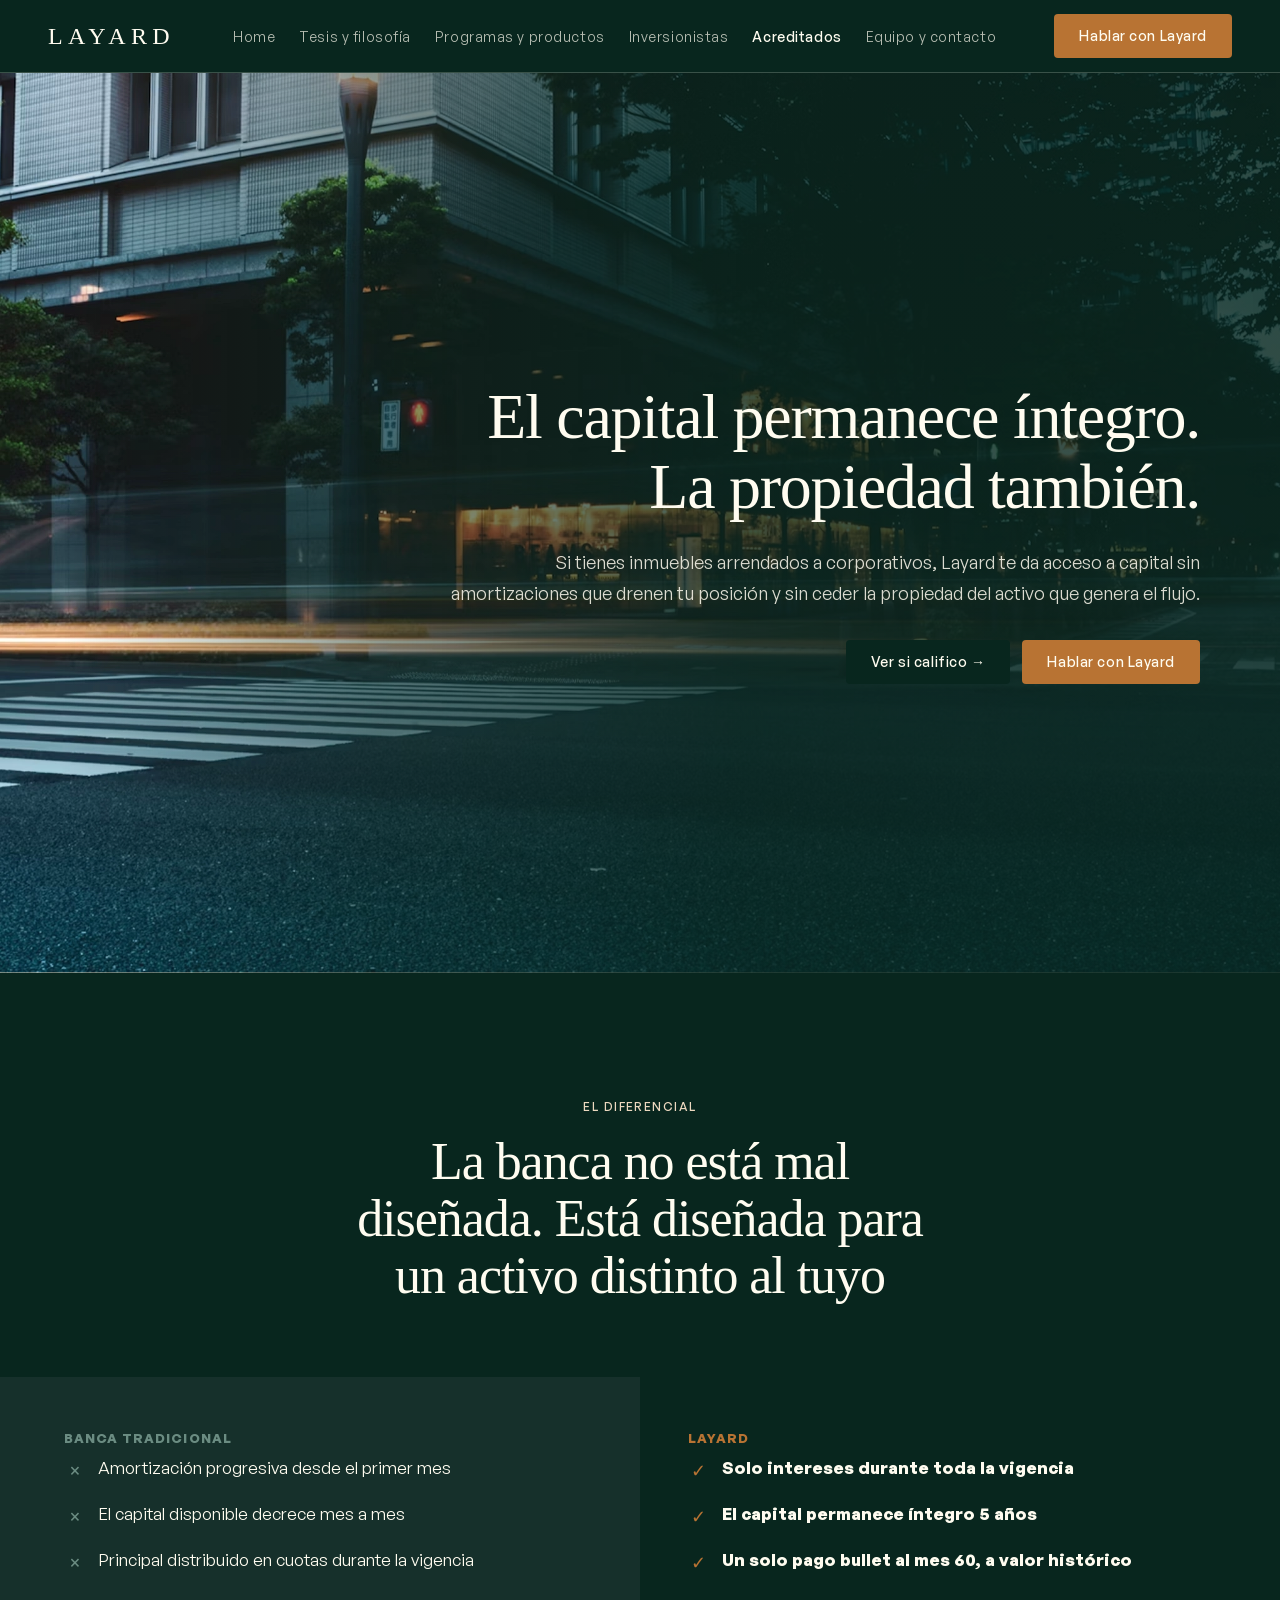
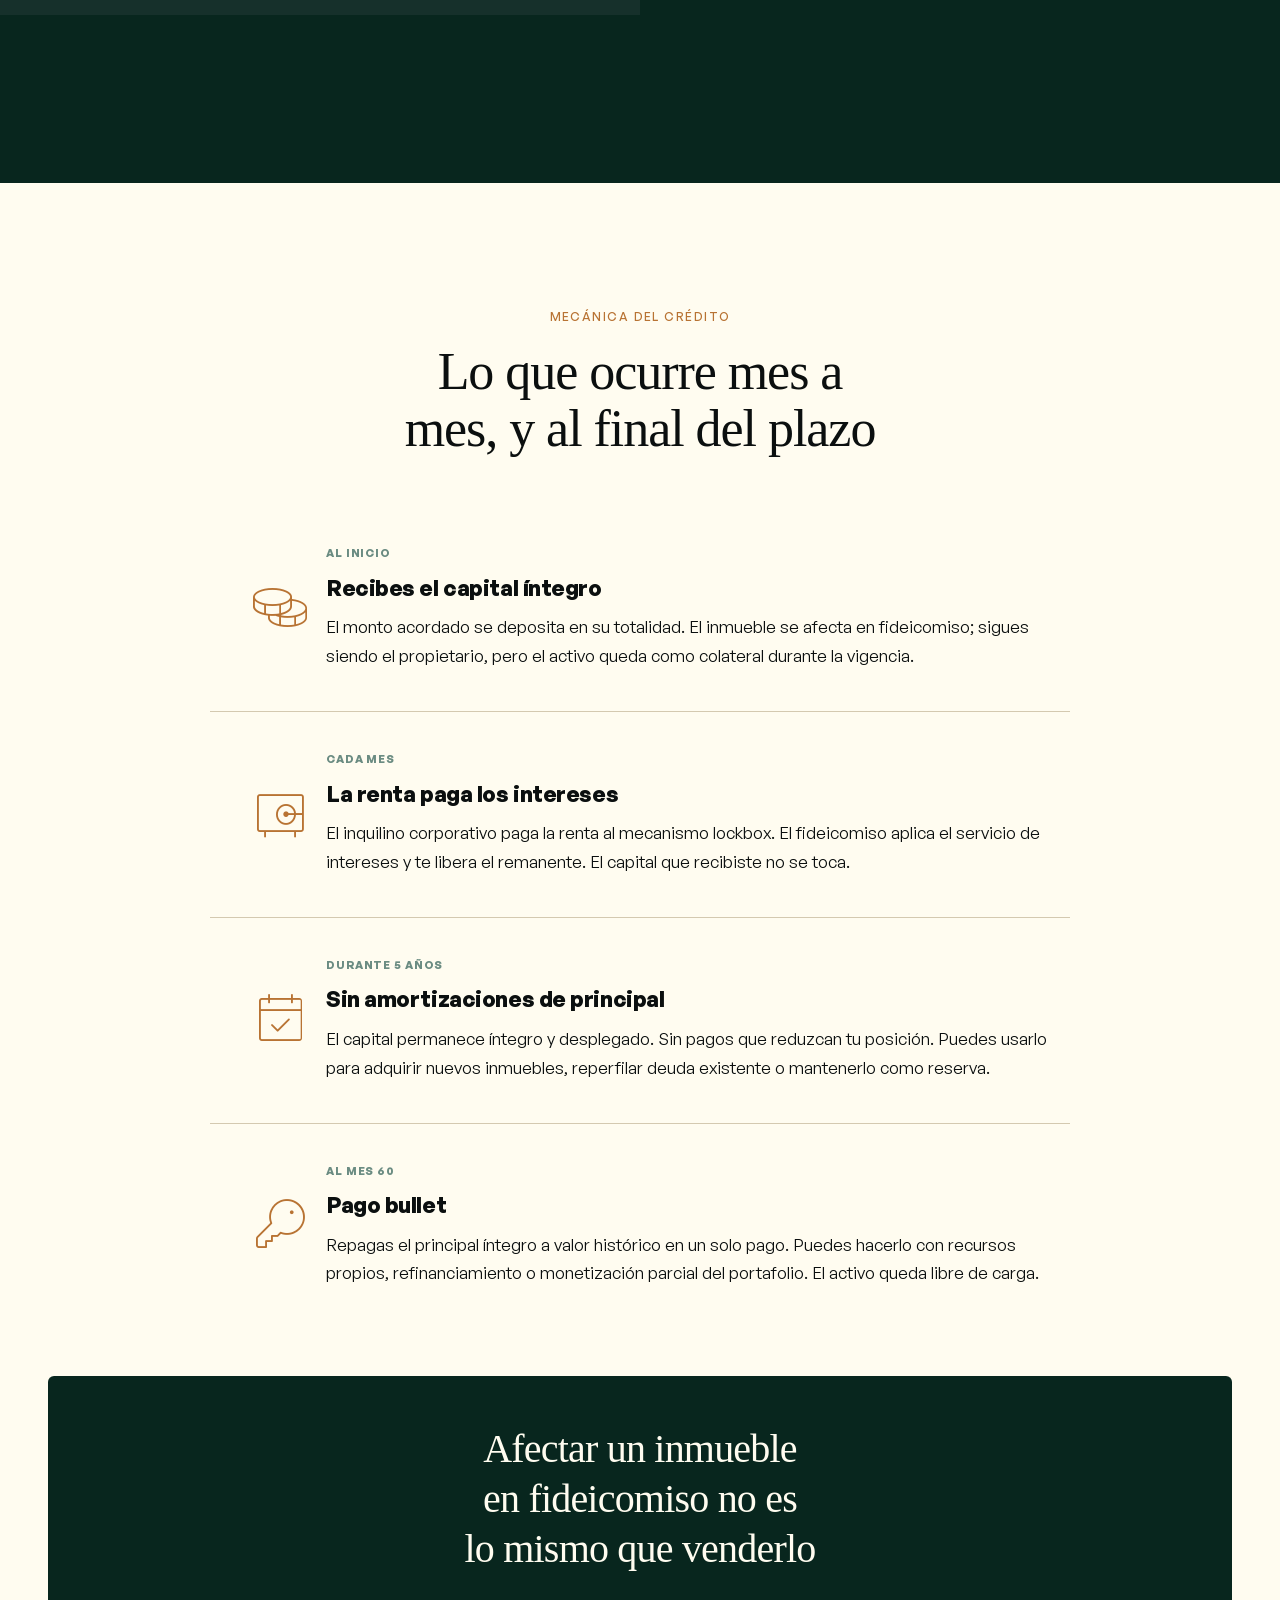
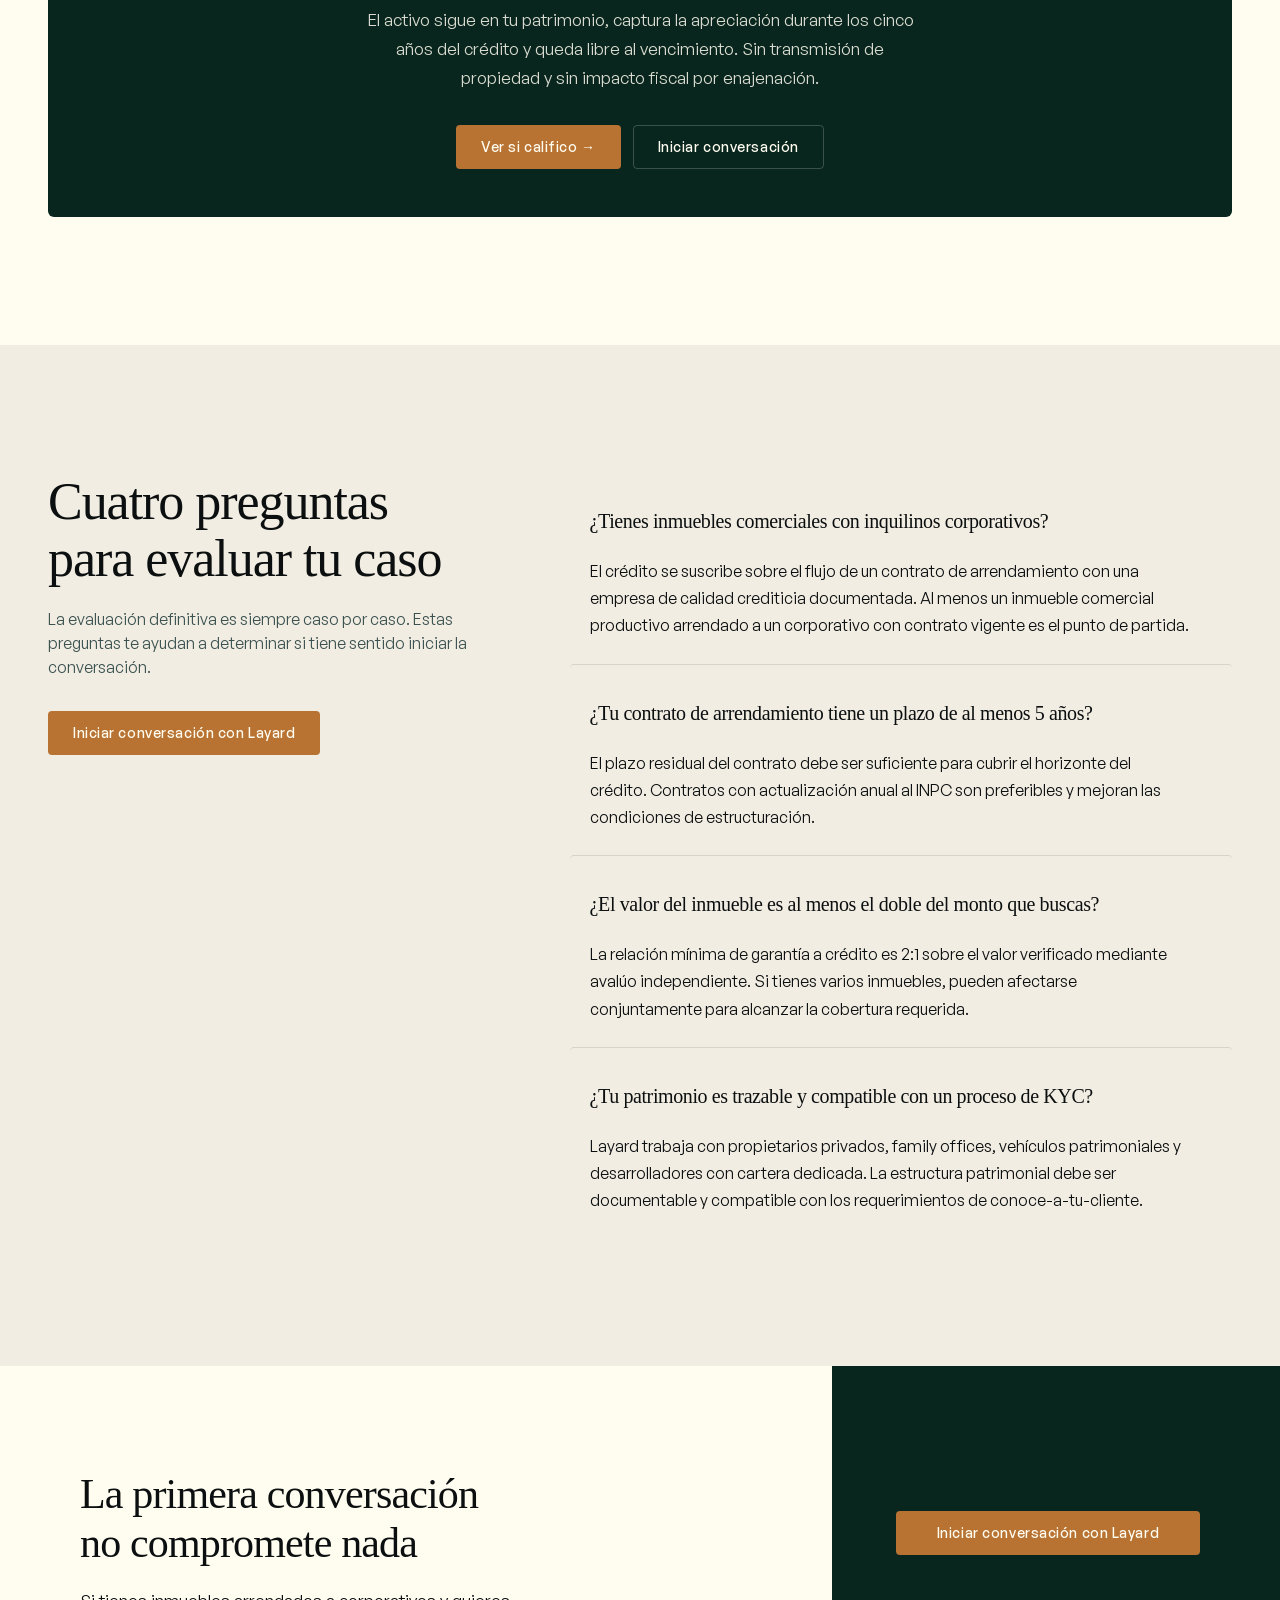
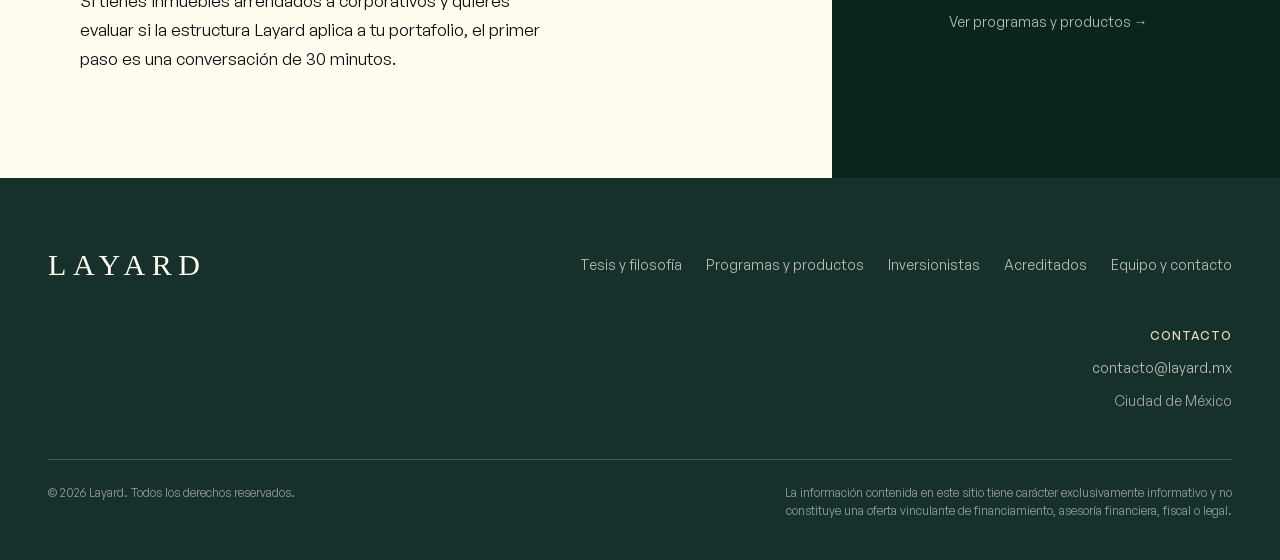
==== commit febcf4e2: "Layard beta v26.06-19" ====
--- a/acreditados.html
+++ b/acreditados.html
@@ -3,7 +3,7 @@
 <head>
   <meta charset="UTF-8">
   <meta name="viewport" content="width=device-width, initial-scale=1.0">
-  <title>Layard · Acreditados</title>
+  <title>Layard · Acreditados — Crédito interest-only para propietarios</title>
 
   <meta name="description" content="Acreditados — Layard origina crédito privado interest-only con garantía fiduciaria para propietarios de inmuebles con inquilinos corporativos. Capital íntegro, propiedad preservada.">
   <meta name="theme-color" content="#08261E">
--- a/css/layard.css
+++ b/css/layard.css
@@ -1212,6 +1212,8 @@
 }
 .hero__media { margin: 0; }
 .photo--hero { border-radius: 0; }
+.photo--hero img { object-position: right center; }
+@media (max-width: 1023px) { .photo--hero { min-height: 0; height: 40vh; } }
 @media (min-width: 1024px) {
   /* La imagen se estira para llenar la altura del contenido.
      El grid la hace crecer por align-items: stretch (default). */
--- a/css/acreditados.css
+++ b/css/acreditados.css
@@ -0,0 +1,744 @@
+/* ============================================================
+   LAYARD — Página "Acreditados"
+   Layouts propios (nuevos en el sitio):
+     01 · Hero con imagen de fondo + overlay
+     02 · Columnas enfrentadas (banca vs Layard)
+     03 · Números grandes como anclaje lateral
+     04 · FAQ pregunta / respuesta (sin acordeón)
+     05 · CTA final dividido 60 / 40
+   Reutiliza tokens y utilidades de layard.css.
+   ============================================================ */
+
+/* ------------------------------------------------------------
+   01 · HERO — IMAGEN CON OVERLAY
+   ------------------------------------------------------------ */
+.acr-hero {
+  position: relative;
+  display: flex;
+  align-items: center;
+  min-height: 70vh;
+  color: var(--color-text-inverse);
+  overflow: hidden;
+}
+.acr-hero__bg {
+  position: absolute;
+  inset: 0;
+  z-index: 0;
+  background-color: var(--color-photo-placeholder);
+  background-image: url("../assets/img/acreditados-hero.webp");
+  background-size: cover;
+  background-position: center;
+}
+/* Etiqueta de registro fotográfico (placeholder de desarrollo) */
+.acr-hero__bg::after {
+  content: none;
+  position: absolute;
+  left: var(--space-4);
+  bottom: var(--space-4);
+  font-family: var(--font-sans);
+  font-size: var(--text-label);
+  font-weight: var(--weight-medium);
+  letter-spacing: var(--tracking-wide);
+  text-transform: uppercase;
+  color: rgba(11, 15, 15, 0.55);
+  background-color: rgba(255, 252, 240, 0.45);
+  padding: 6px var(--space-3);
+  border-radius: var(--radius-sm);
+  z-index: 1;
+}
+.acr-hero__overlay {
+  position: absolute;
+  inset: 0;
+  z-index: 2;
+  /* Mobile: overlay uniforme al 75% */
+  background-color: rgba(8, 38, 30, 0.75);
+}
+.acr-hero .container {
+  position: relative;
+  z-index: 3;
+  width: 100%;
+}
+.acr-hero__inner {
+  text-wrap: balance;
+  margin-inline: auto;
+  text-align: center;
+}
+.acr-hero__title {
+  font-family: var(--font-serif);
+  font-weight: 400;
+  line-height: var(--leading-tight);
+  letter-spacing: var(--tracking-tight);
+  color: var(--color-text-inverse);
+  font-size: 36px;
+  margin: var(--space-5) 0 var(--space-6);
+}
+.acr-hero__lead {
+  font-family: var(--font-sans);
+  font-size: 16px;
+  line-height: var(--leading-relaxed);
+  color: rgba(255, 252, 240, 0.85);
+  margin-bottom: var(--space-8);
+}
+.acr-hero__actions {
+  display: flex;
+  flex-direction: column;
+  gap: var(--space-3);
+}
+.acr-hero__actions .btn { width: 100%; justify-content: center; }
+
+/* Tablet: overlay uniforme al 65%, texto centrado, 65vh */
+@media (min-width: 640px) {
+  .acr-hero { min-height: 65vh; }
+  .acr-hero__overlay { background-color: rgba(8, 38, 30, 0.65); }
+  .acr-hero__title { font-size: 48px; }
+  .acr-hero__lead { font-size: 18px; }
+  .acr-hero__actions { flex-direction: row; justify-content: center; }
+  .acr-hero__actions .btn { width: auto; }
+}
+
+/* Desktop: degradado derecha→izquierda, texto a la derecha, 100vh máx 680px */
+@media (min-width: 1024px) {
+  .acr-hero { min-height: 100vh; max-height: 680px; }
+  .acr-hero__overlay {
+    background: linear-gradient(to left, rgba(8, 38, 30, 0.82) 0%, rgba(8, 38, 30, 0.78) 42%, rgba(8, 38, 30, 0.45) 70%, rgba(8, 38, 30, 0) 95%);
+  }
+  .acr-hero .container { display: flex; justify-content: flex-end; padding-right: 80px; }
+  .acr-hero__inner { margin-inline: 0; text-align: right; }
+  .acr-hero__title { font-size: 64px; }
+  .acr-hero__actions { justify-content: flex-end; }
+}
+
+/* Animación de entrada del hero (sobre el patrón .animate-in del sitio) */
+@media (prefers-reduced-motion: no-preference) {
+  .acr-hero__bg.animate-in { opacity: 1; transform: scale(1.06); transition: transform 1200ms cubic-bezier(0.16, 1, 0.3, 1); }
+  .page-loaded .acr-hero__bg.animate-in { transform: scale(1); }
+
+  .acr-hero__overlay.animate-in { transition-duration: 600ms; transition-delay: 0ms; transform: none; }
+
+  .acr-hero .eyebrow.animate-in { transition-duration: 300ms; transition-delay: 400ms; }
+  .acr-hero .eyebrow.animate-in,
+  .acr-hero__title.animate-in,
+  .acr-hero__lead.animate-in,
+  .acr-hero__actions.animate-in { transform: translateY(8px); }
+  .acr-hero__title.animate-in { transition-duration: 500ms; transition-delay: 550ms; transform: translateY(24px); }
+  .acr-hero__lead.animate-in { transition-duration: 400ms; transition-delay: 700ms; transform: translateY(16px); }
+  .acr-hero__actions.animate-in { transition-duration: 350ms; transition-delay: 850ms; transform: translateY(12px); }
+  .page-loaded .acr-hero .eyebrow.animate-in,
+  .page-loaded .acr-hero__title.animate-in,
+  .page-loaded .acr-hero__lead.animate-in,
+  .page-loaded .acr-hero__actions.animate-in { transform: none; }
+}
+
+/* ------------------------------------------------------------
+   02 · EL DIFERENCIAL — COLUMNAS ENFRENTADAS
+   ------------------------------------------------------------ */
+.acr-diff { background-color: #08261E; color: var(--color-text-inverse); }
+.acr-diff__head {
+  text-align: center;
+  max-width: 760px;
+  margin-inline: auto;
+  margin-bottom: var(--space-12);
+}
+.acr-diff__head .eyebrow { display: block; margin-bottom: var(--space-5); }
+.acr-diff__head h2 { color: var(--color-text-inverse); margin-inline: auto; }
+
+.acr-diff__cols {
+  display: grid;
+  grid-template-columns: 1fr;
+  gap: 0;
+  overflow: hidden;
+  max-width: var(--container-max);
+  margin-inline: auto;
+}
+@media (min-width: 640px) { .acr-diff__cols { grid-template-columns: 1fr 1fr; } }
+
+.acr-diff__col { padding: 48px; min-width: 0; }
+.acr-diff__col--bank   { background-color: #16302B; }
+.acr-diff__col--layard { background-color: #08261E; }
+.acr-diff__label {
+  font-family: var(--font-sans);
+  font-size: 13px;
+  font-weight: 700;
+  letter-spacing: var(--tracking-wider);
+  text-transform: uppercase;
+  margin-bottom: var(--space-6);
+}
+.acr-diff__col--bank   .acr-diff__label { color: var(--color-text-muted); }
+.acr-diff__col--layard .acr-diff__label { color: var(--color-accent); }
+
+.acr-diff__list { list-style: none; margin: 0; padding: 0; display: flex; flex-direction: column; gap: var(--space-5); }
+.acr-diff__item {
+  display: flex;
+  align-items: flex-start;
+  gap: var(--space-3);
+  font-family: var(--font-sans);
+  font-size: 17px;
+  line-height: var(--leading-snug);
+  color: var(--color-text-inverse);
+}
+.acr-diff__col--layard .acr-diff__item { font-weight: 700; }
+.acr-diff__icon {
+  flex: 0 0 auto;
+  font-family: var(--font-sans);
+  font-size: 18px;
+  font-weight: 500;
+  line-height: 1.45;
+  width: 1.2em;
+  text-align: center;
+  display: inline-block;
+}
+.acr-diff__col--bank   .acr-diff__icon { color: var(--color-text-muted); }
+.acr-diff__col--layard .acr-diff__icon { color: var(--color-accent); }
+
+.acr-diff__close {
+  background-color: #08261E;
+  padding: var(--space-8);
+  text-align: center;
+}
+.acr-diff__close p {
+  font-family: var(--font-sans);
+  font-size: 17px;
+  line-height: var(--leading-relaxed);
+  color: var(--color-text-inverse);
+  max-width: 680px;
+  margin: 0 auto var(--space-8);
+}
+
+/* Animaciones del diferencial */
+@media (prefers-reduced-motion: no-preference) {
+  .acr-diff__col--bank.scroll-animate   { transform: translateX(-32px); transition: opacity 600ms cubic-bezier(0.16,1,0.3,1), transform 600ms cubic-bezier(0.16,1,0.3,1); }
+  .acr-diff__col--layard.scroll-animate { transform: translateX(32px);  transition: opacity 600ms cubic-bezier(0.16,1,0.3,1), transform 600ms cubic-bezier(0.16,1,0.3,1); }
+  .acr-diff__col--bank.scroll-animate.is-visible,
+  .acr-diff__col--layard.scroll-animate.is-visible { transform: none; }
+  .acr-diff__item.scroll-animate { transform: translateY(8px); transition: opacity 350ms ease-out, transform 350ms ease-out; transition-delay: var(--sa-delay, 0ms); }
+  .acr-diff__icon { transform: scale(0); transition: transform 300ms cubic-bezier(0.16,1,0.3,1); transition-delay: calc(var(--sa-delay, 0ms) + 200ms); }
+  .acr-diff__item.is-visible .acr-diff__icon { transform: scale(1); }
+}
+
+/* Componente comparativo solo-mobile (filas enfrentadas) */
+.acr-diff__mobile { display: none; }
+@media (max-width: 639px) {
+  .acr-diff__cols { display: none; }
+  .acr-diff__mobile { display: block; padding: 24px 0 40px; }
+
+  .acr-diff-rows {
+    border: var(--border-width-thin) solid rgba(255, 252, 240, 0.1);
+  }
+  .acr-diff-rows__head { display: grid; grid-template-columns: 1fr 1fr; }
+  .acr-diff-rows__hcell {
+    font-family: var(--font-sans);
+    font-size: 11px;
+    font-weight: 700;
+    letter-spacing: var(--tracking-wider);
+    text-transform: uppercase;
+    padding: 8px 16px;
+  }
+  .acr-diff-rows__hcell--bank   { color: #6B8C82; background-color: #16302B; }
+  .acr-diff-rows__hcell--layard { color: #B87333; background-color: #08261E; text-align: right; }
+
+  .acr-diff-rows__row {
+    display: grid;
+    grid-template-columns: 1fr 1fr;
+    border-top: var(--border-width-thin) solid rgba(255, 252, 240, 0.1);
+  }
+  .acr-diff-rows__cell { padding: 16px; }
+  .acr-diff-rows__cell--bank   { background-color: #16302B; }
+  .acr-diff-rows__cell--layard { background-color: #08261E; }
+  .acr-diff-rows__mark {
+    display: block;
+    font-family: var(--font-sans);
+    font-size: 14px;
+    margin-bottom: 4px;
+  }
+  .acr-diff-rows__cell--bank   .acr-diff-rows__mark { color: #6B8C82; }
+  .acr-diff-rows__cell--layard .acr-diff-rows__mark { color: #B87333; }
+  .acr-diff-rows__text {
+    font-family: var(--font-sans);
+    font-size: 14px;
+    line-height: 1.4;
+  }
+  .acr-diff-rows__cell--bank   .acr-diff-rows__text { color: rgba(255, 252, 240, 0.7); }
+  .acr-diff-rows__cell--layard .acr-diff-rows__text { color: var(--color-text-inverse); font-weight: 700; }
+
+  @media (prefers-reduced-motion: no-preference) {
+    .acr-diff-rows__head.scroll-animate { opacity: 0; transition: opacity 300ms ease-out; }
+    .acr-diff-rows__head.scroll-animate.is-visible { opacity: 1; }
+    .acr-diff-rows__row.scroll-animate { opacity: 0; transition: opacity 400ms ease-out; transition-delay: calc(var(--sa-delay, 0ms) + 300ms); }
+    .acr-diff-rows__row.scroll-animate.is-visible { opacity: 1; }
+  }
+}
+
+
+   ------------------------------------------------------------ */
+.acr-mech { background-color: var(--color-surface-1); }
+.acr-mech__head {
+  margin: 0 auto;
+  max-width: 760px;
+  text-align: center;
+  margin-bottom: var(--space-12);
+}
+.acr-mech__head .eyebrow { display: block; margin-bottom: var(--space-5); }
+
+.acr-flow { max-width: 860px; margin-inline: auto; }
+.acr-flow__block {
+  display: grid;
+  grid-template-columns: 56px 1fr;
+  column-gap: var(--space-3);
+  align-items: start;
+  padding-block: 40px;
+  position: relative;
+}
+.acr-flow__sep {
+  position: absolute;
+  top: 0;
+  left: 0;
+  right: 0;
+  height: var(--border-width-thin);
+  background-color: #D4C9B0;
+  transform-origin: left center;
+}
+.acr-flow__num {
+  font-size: 38px;
+  line-height: 1;
+  color: var(--color-text-accent);
+  display: inline-block;
+  justify-self: end;
+}
+.acr-flow__moment {
+  display: block;
+  font-family: var(--font-sans);
+  font-size: 11px;
+  font-weight: 700;
+  letter-spacing: var(--tracking-wider);
+  text-transform: uppercase;
+  color: var(--color-text-muted);
+  margin-bottom: var(--space-3);
+}
+.acr-flow__title {
+  font-family: var(--font-sans);
+  font-weight: 700;
+  font-size: 22px;
+  color: var(--color-text-primary);
+  margin-bottom: var(--space-3);
+}
+.acr-flow__desc {
+  font-family: var(--font-sans);
+  font-size: 17px;
+  line-height: var(--leading-relaxed);
+  color: var(--color-text-primary);
+  margin: 0;
+}
+@media (min-width: 640px) {
+  .acr-flow__block { grid-template-columns: 72px 1fr; column-gap: var(--space-4); }
+  .acr-flow__num { font-size: 48px; }
+}
+@media (min-width: 1024px) {
+  .acr-flow__block { grid-template-columns: 100px 1fr; align-items: center; }
+  .acr-flow__num { font-size: 60px; }
+}
+
+/* Callout "Propiedad preservada" */
+.acr-preserve {
+  background-color: #08261E;
+  color: var(--color-text-inverse);
+  border-radius: var(--radius-lg);
+  padding: 48px;
+  margin: var(--space-12) auto 0;
+  text-align: center;
+  display: flex;
+  flex-direction: column;
+  align-items: center;
+  gap: 16px;
+}
+.acr-preserve .eyebrow { display: block; }
+.acr-preserve__title {
+  font-family: var(--font-serif);
+  font-weight: 400;
+  font-size: var(--text-h3);
+  line-height: var(--leading-snug);
+  letter-spacing: var(--tracking-tight);
+  color: var(--color-text-inverse);
+  margin-bottom: 0;
+  max-width: 24ch;
+  margin-inline: auto;
+}
+.acr-preserve__desc {
+  font-family: var(--font-sans);
+  font-size: 17px;
+  line-height: var(--leading-relaxed);
+  color: rgba(255, 252, 240, 0.85);
+  max-width: 56ch;
+  margin: 0 auto;
+}
+.acr-preserve__actions {
+  display: flex;
+  flex-direction: column;
+  gap: var(--space-3);
+  align-items: center;
+}
+@media (min-width: 640px) {
+  .acr-preserve__actions { flex-direction: row; justify-content: center; }
+}
+.acr-preserve__actions .btn { justify-content: center; }
+@media (max-width: 639px) {
+  .acr-preserve { padding: var(--space-8); }
+  .acr-preserve__actions .btn { width: 100%; }
+}
+
+/* Animaciones de la mecánica */
+@media (prefers-reduced-motion: no-preference) {
+  .acr-flow__body { opacity: 0; transform: translateX(16px); transition: opacity 450ms ease-out, transform 450ms ease-out; }
+  .acr-flow__block.is-shown .acr-flow__body { opacity: 1; transform: none; }
+  .acr-flow__sep { transform: scaleX(0); transition: transform 400ms ease-out; }
+  .acr-flow__block.is-shown .acr-flow__sep { transform: scaleX(1); }
+}
+
+/* ------------------------------------------------------------
+   04 · ELEGIBILIDAD — FAQ PREGUNTA / RESPUESTA
+   ------------------------------------------------------------ */
+.acr-elig { background-color: var(--color-surface-2); }
+.acr-elig__grid {
+  display: grid;
+  grid-template-columns: 1fr;
+  gap: var(--space-12);
+}
+@media (min-width: 1024px) {
+  .acr-elig__grid { grid-template-columns: 40fr 60fr; gap: var(--space-20); align-items: start; }
+}
+.acr-elig__side .eyebrow { display: block; margin-bottom: var(--space-5); }
+.acr-elig__side h2 { margin-bottom: var(--space-5); max-width: 16ch; }
+.acr-elig__side > p {
+  color: var(--color-text-secondary);
+  margin-bottom: var(--space-8);
+  max-width: 48ch;
+}
+
+/* Proceso compacto de 3 pasos en tarjeta */
+.acr-proc {
+  background-color: var(--color-surface-3);
+  border: var(--border-width-thin) solid var(--color-border-light);
+  border-radius: var(--radius-lg);
+  padding: var(--space-8);
+  display: flex;
+  flex-direction: column;
+  gap: var(--space-6);
+}
+.acr-proc__item { display: grid; grid-template-columns: auto 1fr; column-gap: var(--space-4); align-items: start; }
+.acr-proc__num {
+  font-family: var(--font-serif);
+  font-size: 20px;
+  line-height: 1.1;
+  color: var(--color-text-accent);
+}
+.acr-proc__text {
+  font-family: var(--font-sans);
+  font-size: 14px;
+  line-height: var(--leading-normal);
+  color: var(--color-text-secondary);
+  margin: 0;
+}
+.acr-proc__text strong { color: var(--color-text-primary); font-weight: 700; }
+
+/* Pares pregunta / respuesta */
+.acr-faqs { display: flex; flex-direction: column; }
+.acr-faq {
+  padding: var(--space-6) var(--space-5);
+  border-top: var(--border-width-thin) solid var(--color-border-light);
+  border-radius: var(--radius-md);
+  transition: background-color 180ms ease;
+}
+.acr-faq:first-child { border-top: none; }
+.acr-faq:hover { background-color: #F0EBE0; }
+.acr-faq__q {
+  font-family: var(--font-serif);
+  font-weight: 400;
+  font-size: 20px;
+  line-height: var(--leading-snug);
+  color: var(--color-text-primary);
+  margin: 0 0 var(--space-3);
+}
+.acr-faq__a {
+  font-family: var(--font-sans);
+  font-size: 16px;
+  line-height: var(--leading-relaxed);
+  color: var(--color-text-primary);
+  margin: 0;
+  max-width: 60ch;
+}
+@media (min-width: 1024px) {
+  .acr-faq__a { padding-top: 24px; }
+}
+.acr-faq__chevron { display: none; }
+
+/* Tablet y mobile: contenido centrado + preguntas desplegables (acordeón) */
+@media (max-width: 1023px) {
+  .acr-elig__side { text-align: center; }
+  .acr-elig__side h2 { max-width: none; }
+  .acr-elig__side > p { max-width: 52ch; margin-inline: auto; }
+  .acr-faq__a { max-width: none; }
+
+  .acr-faq__q {
+    display: flex;
+    align-items: flex-start;
+    justify-content: space-between;
+    gap: var(--space-4);
+    cursor: pointer;
+    margin-bottom: 0;
+    text-align: left;
+    text-wrap: wrap;
+  }
+  .acr-faq__chevron {
+    display: inline-block;
+    flex: 0 0 auto;
+    font-size: 20px;
+    color: var(--color-text-accent);
+    margin-top: 2px;
+    transition: transform 250ms cubic-bezier(0.16, 1, 0.3, 1);
+  }
+  .acr-faq.is-open .acr-faq__chevron { transform: rotate(180deg); }
+
+  .acr-faq__a {
+    overflow: hidden;
+    max-height: 0;
+    margin-top: 0;
+    transition: max-height 320ms ease, margin-top 320ms ease;
+  }
+  .acr-faq.is-open .acr-faq__a {
+    max-height: 360px;
+    margin-top: var(--space-6);
+  }
+}
+
+/* Bloque "Para quién no es" */
+.acr-notfor {
+  margin-top: var(--space-12);
+  padding: var(--space-8);
+  background-color: var(--color-surface-2);
+  border: var(--border-width-thin) solid var(--color-border-light);
+  border-radius: var(--radius-lg);
+  text-align: center;
+}
+.acr-notfor p {
+  font-family: var(--font-sans);
+  font-size: 16px;
+  line-height: var(--leading-relaxed);
+  color: var(--color-text-secondary);
+  max-width: 60ch;
+  margin: 0 auto var(--space-8);
+}
+.acr-notfor__cta { display: flex; justify-content: center; }
+@media (max-width: 639px) {
+  .acr-notfor__cta .btn { width: 100%; justify-content: center; }
+}
+
+/* Animaciones de elegibilidad */
+@media (prefers-reduced-motion: no-preference) {
+  .acr-elig__side.scroll-animate { transform: translateX(-20px); transition: opacity 500ms cubic-bezier(0.16,1,0.3,1), transform 500ms cubic-bezier(0.16,1,0.3,1); }
+  .acr-elig__side.scroll-animate.is-visible { transform: none; }
+  .acr-faq__q.scroll-animate { transform: translateY(12px); transition: opacity 400ms ease-out, transform 400ms ease-out; transition-delay: var(--sa-delay, 0ms); }
+  .acr-faq__a.scroll-animate {
+    opacity: 0.3;
+    transition: opacity 400ms ease-out;
+    transition-delay: calc(var(--sa-delay, 0ms) + 80ms);
+  }
+  .acr-faq__a.scroll-animate.is-visible { opacity: 1; }
+}
+
+/* ------------------------------------------------------------
+   05 · CTA FINAL — DIVIDIDO 60 / 40
+   ------------------------------------------------------------ */
+.acr-cta {
+  position: relative;
+  display: grid;
+  grid-template-columns: 1fr;
+  column-gap: 0;
+  overflow: hidden;
+  padding: 0;
+}
+@media (min-width: 640px)  { .acr-cta { grid-template-columns: 60% 40%; } }
+@media (min-width: 1024px) { .acr-cta { grid-template-columns: 65% 35%; } }
+
+/* Zona izquierda — editorial, crema */
+.acr-cta__left {
+  min-width: 0;
+  background-color: var(--color-surface-1);
+  padding: 48px 24px;
+  text-align: left;
+}
+@media (min-width: 640px)  { .acr-cta__left { padding: 56px 40px; } }
+@media (min-width: 1024px) { .acr-cta__left { padding: 80px 64px 80px 80px; } }
+
+.acr-cta__eyebrow { display: block; margin-bottom: 20px; }
+.acr-cta__title {
+  font-family: var(--font-serif);
+  font-weight: 400;
+  letter-spacing: var(--tracking-tight);
+  color: var(--color-text-primary);
+  font-size: 28px;
+  line-height: 1.15;
+  margin: 0;
+}
+@media (min-width: 640px)  { .acr-cta__title { font-size: 32px; } }
+@media (min-width: 1024px) { .acr-cta__title { font-size: 42px; } }
+.acr-cta__p {
+  font-family: var(--font-sans);
+  font-size: 17px;
+  line-height: var(--leading-relaxed);
+  color: var(--color-text-primary);
+  max-width: 460px;
+  margin: 20px 0 0;
+}
+
+/* Zona derecha — acción, verde */
+.acr-cta__right {
+  min-width: 0;
+  background-color: #08261E;
+  color: var(--color-text-inverse);
+  padding: 40px 24px;
+  display: flex;
+  flex-direction: column;
+  justify-content: center;
+  align-items: flex-start;
+}
+@media (min-width: 640px)  { .acr-cta__right { padding: 56px 40px; } }
+@media (min-width: 1024px) { .acr-cta__right { padding: 80px max(80px, calc((100vw - var(--container-max)) / 2 + var(--space-12))) 80px 64px; } }
+
+.acr-cta__note {
+  font-family: var(--font-sans);
+  font-size: 15px;
+  font-style: italic;
+  color: rgba(255, 252, 240, 0.7);
+  margin: 0 0 24px;
+}
+.acr-cta__btn {
+  width: 100%;
+  justify-content: center;
+}
+.acr-cta__rule {
+  display: block;
+  width: 100%;
+  height: var(--border-width-thin);
+  background-color: rgba(184, 115, 51, 0.3);
+  margin: 24px 0;
+}
+.acr-cta__link {
+  display: inline-block;
+  margin-top: 24px;
+  font-family: var(--font-sans);
+  font-size: 14px;
+  color: rgba(255, 252, 240, 0.7);
+  text-decoration: none;
+  transition: color 150ms ease;
+}
+.acr-cta__link:hover { color: var(--color-accent-light); }
+
+/* Animación del CTA final */
+@media (prefers-reduced-motion: no-preference) {
+  .acr-cta__left.scroll-animate  { transform: translateX(-20px); transition: opacity 550ms ease-out, transform 550ms ease-out; }
+  .acr-cta__right.scroll-animate { transform: translateX(20px);  transition: opacity 550ms ease-out, transform 550ms ease-out; transition-delay: 100ms; }
+  .acr-cta__left.scroll-animate.is-visible,
+  .acr-cta__right.scroll-animate.is-visible { transform: none; }
+
+  .acr-cta__btn { opacity: 0; transform: translateY(8px); transition: opacity 300ms ease-out, transform 300ms cubic-bezier(0.16,1,0.3,1); transition-delay: 500ms; }
+  .acr-cta__right.is-visible .acr-cta__btn { opacity: 1; transform: none; }
+}
+
+/* CTA final — componente solo-mobile (≤639px) */
+.acr-cta__mobile { display: none; }
+@media (max-width: 639px) {
+  .acr-cta__left,
+  .acr-cta__right { display: none; }
+
+  .acr-cta__mobile {
+    display: block;
+    background-color: #08261E;
+    padding: 56px 24px;
+    text-align: center;
+  }
+  .acr-cta-m__eyebrow {
+    display: block;
+    font-family: var(--font-sans);
+    font-size: 11px;
+    font-weight: 700;
+    letter-spacing: 0.1em;
+    text-transform: uppercase;
+    color: #B87333;
+    margin-bottom: 20px;
+  }
+  .acr-cta-m__title {
+    font-family: var(--font-serif);
+    font-weight: 400;
+    font-size: 32px;
+    line-height: 1.15;
+    color: var(--color-text-inverse);
+    margin: 0 0 16px;
+  }
+  .acr-cta-m__rule {
+    display: block;
+    width: 40px;
+    height: 1px;
+    background-color: #B87333;
+    opacity: 0.5;
+    margin: 0 auto 20px;
+  }
+  .acr-cta-m__p {
+    font-family: var(--font-sans);
+    font-size: 15px;
+    line-height: 1.6;
+    color: rgba(255, 252, 240, 0.75);
+    max-width: 300px;
+    margin: 0 auto 32px;
+  }
+  .acr-cta-m__btn {
+    width: 100%;
+    justify-content: center;
+    padding: 16px 24px;
+    font-size: 15px;
+    border-radius: 4px;
+  }
+  .acr-cta-m__link {
+    display: inline-block;
+    margin-top: 16px;
+    font-family: var(--font-sans);
+    font-size: 13px;
+    color: #6B8C82;
+    transition: color 150ms ease;
+  }
+  .acr-cta-m__link:hover { color: var(--color-accent-light); }
+
+  @media (prefers-reduced-motion: no-preference) {
+    .acr-cta__mobile .acr-cta-m__eyebrow,
+    .acr-cta__mobile .acr-cta-m__title,
+    .acr-cta__mobile .acr-cta-m__p {
+      opacity: 0;
+      transform: translateY(20px);
+      transition: opacity 500ms cubic-bezier(0.16,1,0.3,1), transform 500ms cubic-bezier(0.16,1,0.3,1);
+    }
+    .acr-cta__mobile .acr-cta-m__eyebrow { transition-delay: 0ms; }
+    .acr-cta__mobile .acr-cta-m__title   { transition-delay: 100ms; }
+    .acr-cta__mobile .acr-cta-m__p        { transition-delay: 300ms; }
+    .acr-cta__mobile .acr-cta-m__rule {
+      transform: scaleX(0);
+      transform-origin: center;
+      transition: transform 350ms cubic-bezier(0.16,1,0.3,1);
+      transition-delay: 250ms;
+    }
+    .acr-cta__mobile .acr-cta-m__btn {
+      opacity: 0;
+      transform: translateY(8px);
+      transition: opacity 300ms ease-out, transform 300ms cubic-bezier(0.16,1,0.3,1);
+      transition-delay: 400ms;
+    }
+    .acr-cta__mobile .acr-cta-m__link {
+      opacity: 0;
+      transition: opacity 500ms cubic-bezier(0.16,1,0.3,1);
+      transition-delay: 500ms;
+    }
+    .acr-cta__mobile.is-visible .acr-cta-m__eyebrow,
+    .acr-cta__mobile.is-visible .acr-cta-m__title,
+    .acr-cta__mobile.is-visible .acr-cta-m__p,
+    .acr-cta__mobile.is-visible .acr-cta-m__btn { opacity: 1; transform: none; }
+    .acr-cta__mobile.is-visible .acr-cta-m__rule { transform: scaleX(1); }
+    .acr-cta__mobile.is-visible .acr-cta-m__link { opacity: 1; }
+  }
+}
